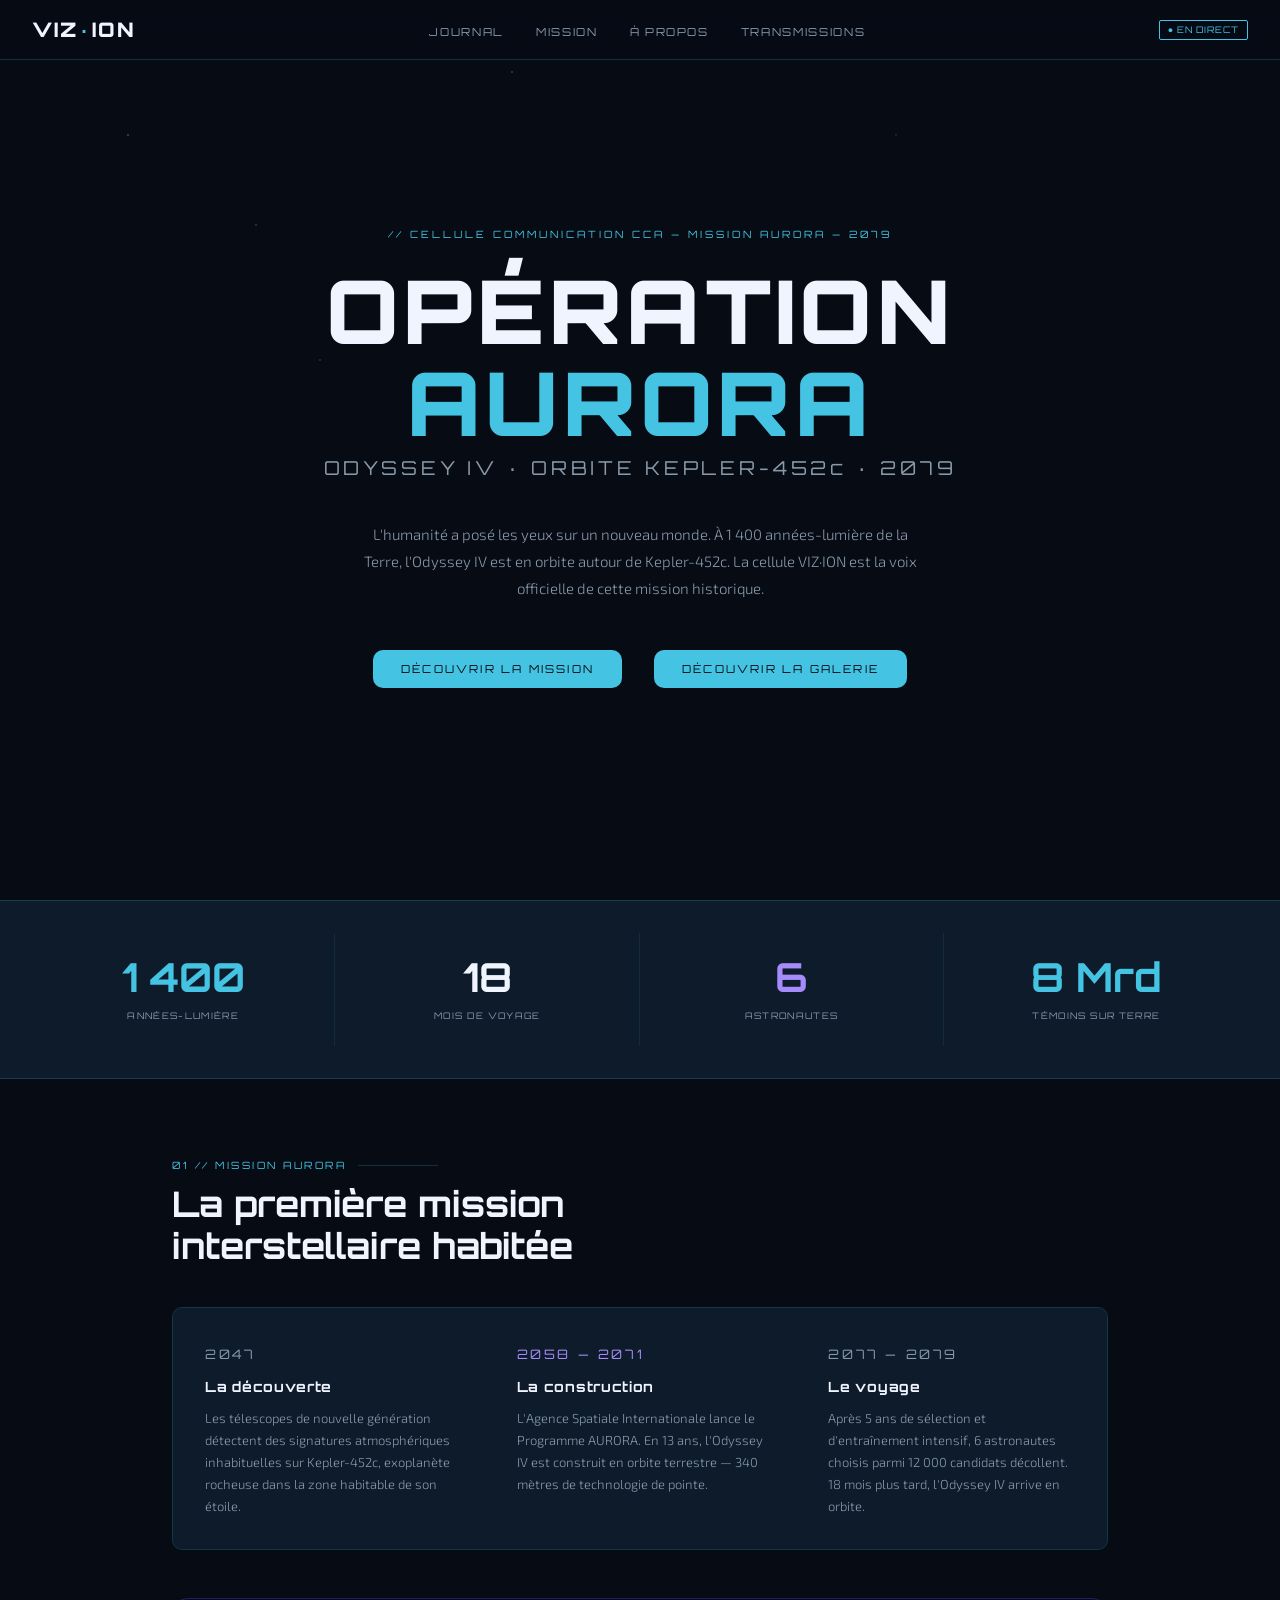
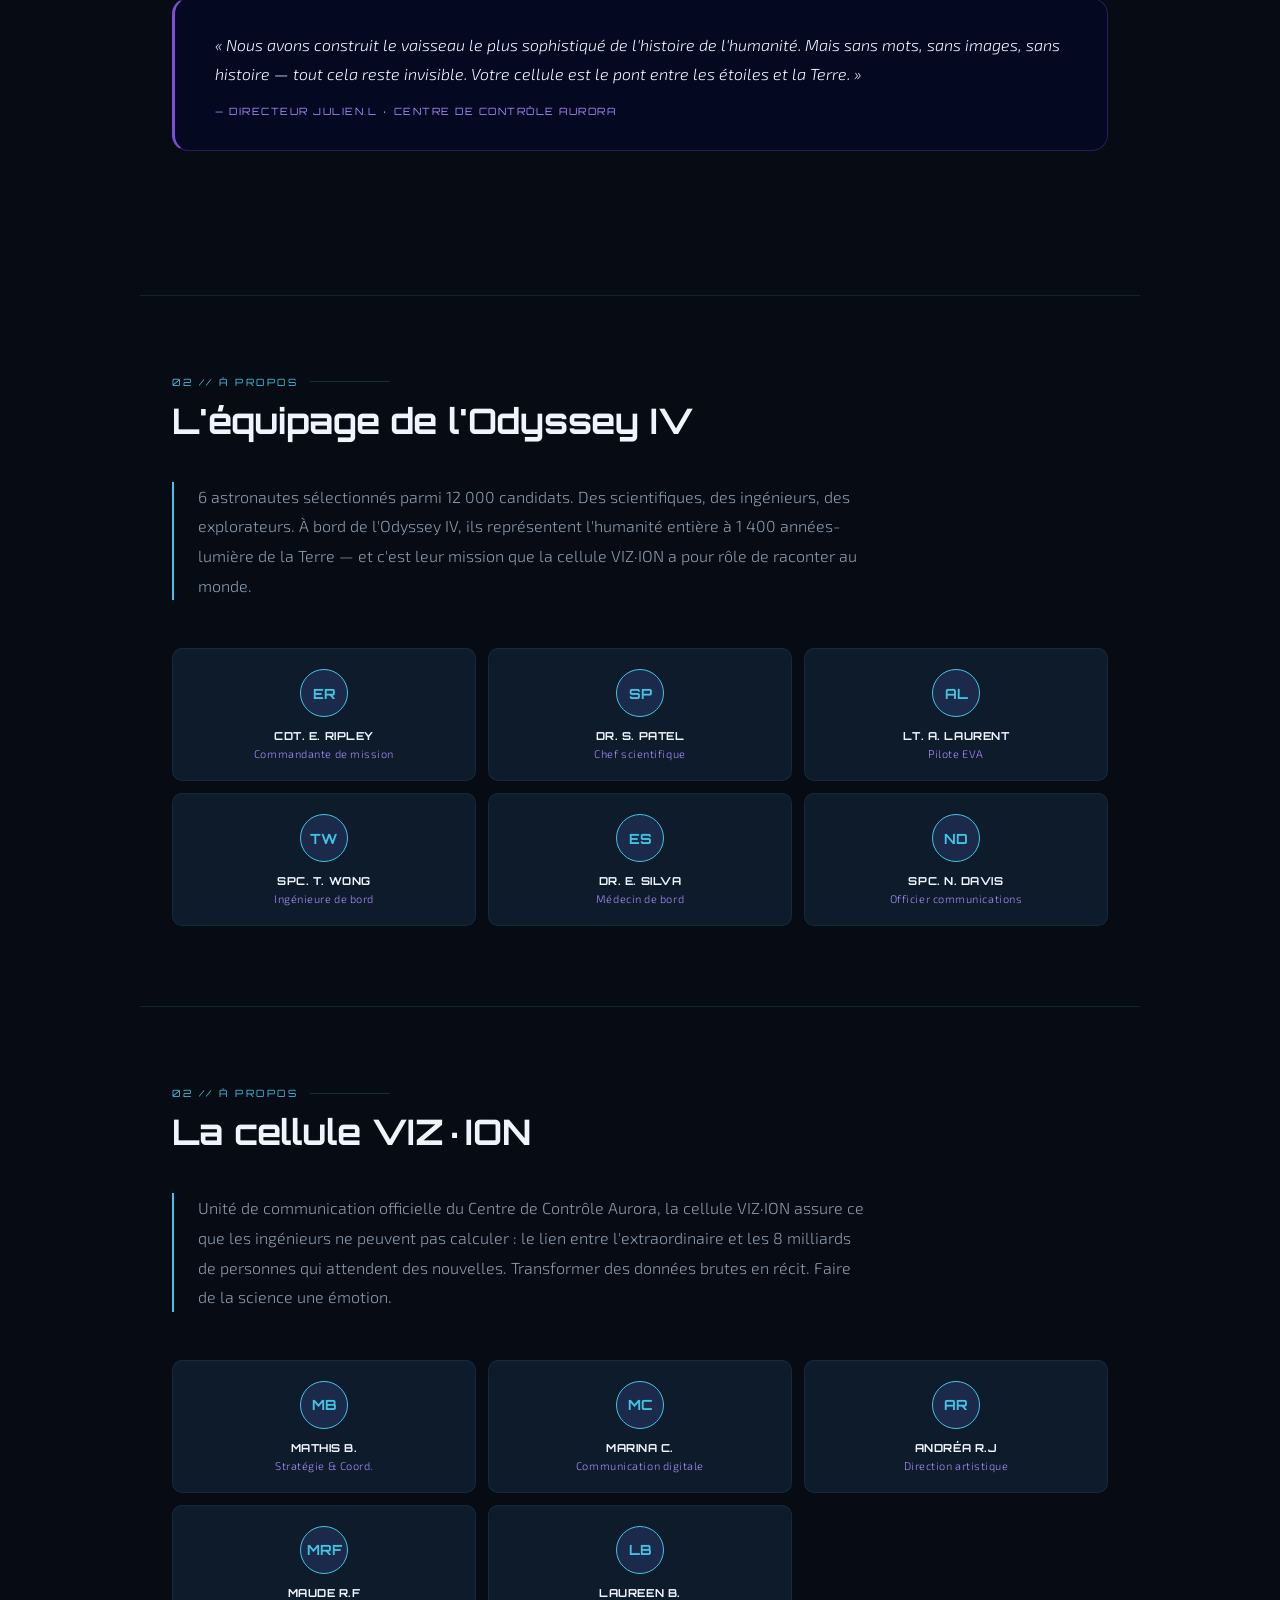
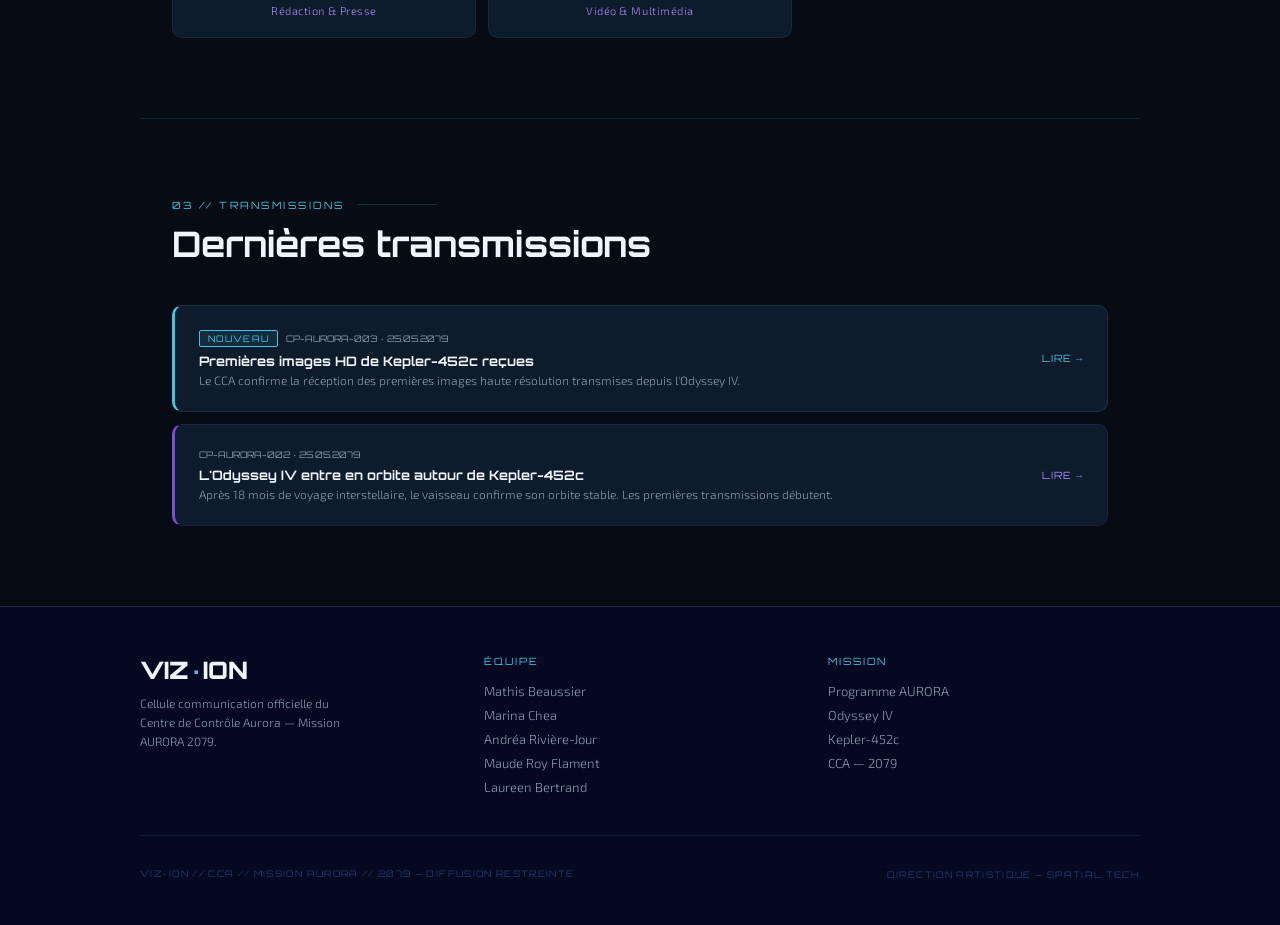
==== index.html @ 9518a69b "Co-authored-by: Maude ROY FLAMENT <rfmaude@users.noreply.github.com> Co-authored-by: 4NDR3A-dev <4ND" ====
<!doctype html>
<html lang="fr">
  <head>
    <meta charset="UTF-8" />
    <meta name="viewport" content="width=device-width, initial-scale=1.0" />
    <title>VIZ·ION — Cellule Communication CCA</title>
    <link
      href="https://fonts.googleapis.com/css2?family=Orbitron:wght@400;700;900&family=Exo+2:wght@300;400;500&display=swap"
      rel="stylesheet"
    />
        <link rel="stylesheet" href="https://cdn.jsdelivr.net/npm/bootstrap-icons@1.11.3/font/bootstrap-icons.min.css">

    <link rel="stylesheet" href="index.css" />
  </head>
  <body>
    <header>
      <div class="bg-starfield"></div>

      <nav id="nav">
        <a href="#" class="navbar-brand-logo">VIZ<span>·</span>ION</a>
        <ul class="navbar-menu-links" id="navbar-menu-links">
          <li><a href="journal.html">Journal</a></li>
          <li><a href="#mission">Mission</a></li>
          <li><a href="#apropos">À propos</a></li>
          <li><a href="#transmissions">Transmissions</a></li>
        </ul>
        <div style="display: flex; align-items: center; gap: 1rem">
          <span class="navbar-live-badge">● EN DIRECT</span>
          <div
            class="navbar-hamburger-btn"
            id="hamburger"
            onclick="
              document
                .getElementById('navbar-menu-links')
                .classList.toggle('open')
            "
          >
            <span></span><span></span><span></span>
          </div>
        </div>
      </nav>

      <div class="hero">
        <p class="hero-eyebrow-label">
          // CELLULE COMMUNICATION CCA — MISSION AURORA — 2079
        </p>
        <h1 class="hero-main-title">
          OPÉRATION<br /><span class="text-cyan-accent">AURORA</span>
        </h1>
        <p class="hero-mission-subtitle">
          ODYSSEY IV · ORBITE KEPLER-452c · 2079
        </p>
        <p class="hero-description-text">
          L'humanité a posé les yeux sur un nouveau monde. À 1 400
          années-lumière de la Terre, l'Odyssey IV est en orbite autour de
          Kepler-452c. La cellule VIZ·ION est la voix officielle de cette
          mission historique.
        </p>
        <div class="hero-buttons-wrapper">
          <a href="#mission" class="hero-cta-button">DÉCOUVRIR LA MISSION</a>
          <a href="galerie.html" class="hero-cta-button"
            >DÉCOUVRIR LA GALERIE</a
          >
        </div>
      </div>

      <div class="stats-ribbon-bar">
        <div class="stats-ribbon-cell">
          <span class="stats-big-number color-cyan">1 400</span>
          <span class="stats-caption-text">Années-lumière</span>
        </div>
        <div class="stats-ribbon-cell">
          <span class="stats-big-number">18</span>
          <span class="stats-caption-text">Mois de voyage</span>
        </div>
        <div class="stats-ribbon-cell">
          <span class="stats-big-number color-purple">6</span>
          <span class="stats-caption-text">Astronautes</span>
        </div>
        <div class="stats-ribbon-cell">
          <span class="stats-big-number color-cyan">8 Mrd</span>
          <span class="stats-caption-text">Témoins sur Terre</span>
        </div>
      </div>
    </header>
    <main>
      <section id="mission">
        <p class="section-eyebrow-label">01 // MISSION AURORA</p>
        <h2 class="section-main-heading">
          La première mission<br />interstellaire habitée
        </h2>

        <div class="mission-timeline-grid">
          <div class="mission-timeline-card">
            <p class="mission-card-period">2047</p>
            <h3>La découverte</h3>
            <p>
              Les télescopes de nouvelle génération détectent des signatures
              atmosphériques inhabituelles sur Kepler-452c, exoplanète rocheuse
              dans la zone habitable de son étoile.
            </p>
          </div>
          <div class="mission-timeline-card color-purple">
            <p class="mission-card-period">2058 — 2071</p>
            <h3>La construction</h3>
            <p>
              L'Agence Spatiale Internationale lance le Programme AURORA. En 13
              ans, l'Odyssey IV est construit en orbite terrestre — 340 mètres
              de technologie de pointe.
            </p>
          </div>
          <div class="mission-timeline-card">
            <p class="mission-card-period">2077 — 2079</p>
            <h3>Le voyage</h3>
            <p>
              Après 5 ans de sélection et d'entraînement intensif, 6 astronautes
              choisis parmi 12 000 candidats décollent. 18 mois plus tard,
              l'Odyssey IV arrive en orbite.
            </p>
          </div>
        </div>

        <div class="director-quote-block" style="margin-top: 3rem">
          <p class="director-quote-body">
            « Nous avons construit le vaisseau le plus sophistiqué de l'histoire
            de l'humanité. Mais sans mots, sans images, sans histoire — tout
            cela reste invisible. Votre cellule est le pont entre les étoiles et
            la Terre. »
          </p>
          <p class="director-quote-attribution">
            — DIRECTEUR JULIEN.L · CENTRE DE CONTRÔLE AURORA
          </p>
        </div>
      </section>

      <div class="section-horizontal-divider"></div>

      <section id="apropos">
        <p class="section-eyebrow-label">02 // À PROPOS</p>
        <h2 class="section-main-heading">L'équipage de l'Odyssey IV</h2>

        <p class="about-intro-lead">
          6 astronautes sélectionnés parmi 12 000 candidats. Des scientifiques,
          des ingénieurs, des explorateurs. À bord de l'Odyssey IV, ils
          représentent l'humanité entière à 1 400 années-lumière de la Terre —
          et c'est leur mission que la cellule VIZ·ION a pour rôle de raconter
          au monde.
        </p>

        <div class="team-members-grid">
          <div class="team-member-card">
            <div class="team-member-initials-badge">ER</div>
            <p class="team-member-fullname">CDT. E. RIPLEY</p>
            <p class="team-member-job-title">Commandante de mission</p>
          </div>
          <div class="team-member-card">
            <div class="team-member-initials-badge">SP</div>
            <p class="team-member-fullname">DR. S. PATEL</p>
            <p class="team-member-job-title">Chef scientifique</p>
          </div>
          <div class="team-member-card">
            <div class="team-member-initials-badge">AL</div>
            <p class="team-member-fullname">LT. A. LAURENT</p>
            <p class="team-member-job-title">Pilote EVA</p>
          </div>
          <div class="team-member-card">
            <div class="team-member-initials-badge">TW</div>
            <p class="team-member-fullname">SPC. T. WONG</p>
            <p class="team-member-job-title">Ingénieure de bord</p>
          </div>
          <div class="team-member-card">
            <div class="team-member-initials-badge">ES</div>
            <p class="team-member-fullname">DR. E. SILVA</p>
            <p class="team-member-job-title">Médecin de bord</p>
          </div>
          <div class="team-member-card">
            <div class="team-member-initials-badge">ND</div>
            <p class="team-member-fullname">SPC. N. DAVIS</p>
            <p class="team-member-job-title">Officier communications</p>
          </div>
        </div>
      </section>

      <div class="section-horizontal-divider"></div>

      <section id="apropos">
        <p class="section-eyebrow-label">02 // À PROPOS</p>
        <h2 class="section-main-heading">La cellule VIZ·ION</h2>

        <p class="about-intro-lead">
          Unité de communication officielle du Centre de Contrôle Aurora, la
          cellule VIZ·ION assure ce que les ingénieurs ne peuvent pas calculer :
          le lien entre l'extraordinaire et les 8 milliards de personnes qui
          attendent des nouvelles. Transformer des données brutes en récit.
          Faire de la science une émotion.
        </p>

        <div class="team-members-grid">
          <div class="team-member-card">
            <div class="team-member-initials-badge">MB</div>
            <p class="team-member-fullname">MATHIS B.</p>
            <p class="team-member-job-title">Stratégie & Coord.</p>
          </div>
          <div class="team-member-card">
            <div class="team-member-initials-badge">MC</div>
            <p class="team-member-fullname">MARINA C.</p>
            <p class="team-member-job-title">Communication digitale</p>
          </div>
          <div class="team-member-card">
            <div class="team-member-initials-badge">AR</div>
            <p class="team-member-fullname">ANDRÉA R.J</p>
            <p class="team-member-job-title">Direction artistique</p>
          </div>
          <div class="team-member-card">
            <div class="team-member-initials-badge">MRF</div>
            <p class="team-member-fullname">MAUDE R.F</p>
            <p class="team-member-job-title">Rédaction & Presse</p>
          </div>
          <div class="team-member-card">
            <div class="team-member-initials-badge">LB</div>
            <p class="team-member-fullname">LAUREEN B.</p>
            <p class="team-member-job-title">Vidéo & Multimédia</p>
          </div>
        </div>
      </section>

      <div class="section-horizontal-divider"></div>

      <section id="transmissions">
        <p class="section-eyebrow-label">03 // TRANSMISSIONS</p>
        <h2 class="section-main-heading">Dernières transmissions</h2>

        <div class="transmissions-feed-list">
          <div class="transmission-news-card">
            <div>
              <div class="transmission-card-header">
                <span class="badge-nouveaute">NOUVEAU</span>
                <span class="transmission-reference-code"
                  >CP-AURORA-003 · 25.05.2079</span
                >
              </div>
              <p class="transmission-card-title">
                Premières images HD de Kepler-452c reçues
              </p>
              <p class="transmission-card-description">
                Le CCA confirme la réception des premières images haute
                résolution transmises depuis l'Odyssey IV.
              </p>
            </div>
            <a href="#" class="btn-lire-transmission">LIRE →</a>
          </div>

          <div class="transmission-news-card color-purple">
            <div>
              <div class="transmission-card-header">
                <span class="transmission-reference-code">
                  CP-AURORA-002 · 25.05.2079
                </span>
              </div>
              <p class="transmission-card-title">
                L'Odyssey IV entre en orbite autour de Kepler-452c
              </p>
              <p class="transmission-card-description">
                Après 18 mois de voyage interstellaire, le vaisseau confirme son
                orbite stable. Les premières transmissions débutent.
              </p>
            </div>
            <a href="#" class="btn-lire-transmission">LIRE →</a>
          </div>
        </div>
      </section>
    </main>
    <footer>
      <div class="footer-content-grid">
        <div>
          <p class="footer-brand-logo-text">VIZ<span>·</span>ION</p>
          <p class="footer-brand-description">
            Cellule communication officielle du Centre de Contrôle Aurora —
            Mission AURORA 2079.
          </p>
        </div>
        <div class="footer-nav-column">
          <p class="footer-column-heading">ÉQUIPE</p>
          <ul>
            <li>Mathis Beaussier</li>
            <li>Marina Chea</li>
            <li>Andréa Rivière-Jour</li>
            <li>Maude Roy Flament</li>
            <li>Laureen Bertrand</li>
          </ul>
        </div>
        <div class="footer-nav-column">
          <p class="footer-column-heading">MISSION</p>
          <ul>
            <li>Programme AURORA</li>
            <li>Odyssey IV</li>
            <li>Kepler-452c</li>
            <li>CCA — 2079</li>
          </ul>
        </div>
      </div>
      <div class="footer-legal-bar">
        <p>VIZ·ION // CCA // MISSION AURORA // 2079 — DIFFUSION RESTREINTE</p>
        <p>DIRECTION ARTISTIQUE — SPATIAL TECH</p>
      </div>
    </footer>
  </body>
</html>
---- index.css ----
:root {
  --bg: #070b14;
  --bg-dark: #040821;
  --bg-card: #0d1b2a;
  --bg-section: #1b2a4a;
  --cyan: #44c4e2;
  --purple: #7b4fd4;
  --purple-l: #a78bfa;
  --white: #f0f4ff;
  --gray: #8899aa;
  --navy: #1f3a6e;
}

* {
  margin: 0;
  padding: 0;
  box-sizing: border-box;
}

html {
  scroll-behavior: smooth;
}

body {
  background: var(--bg);
  color: var(--white);
  font-family: "Exo 2", sans-serif;
  font-weight: 300;
  overflow-x: hidden;
}

/* ─── FOND ÉTOILÉ ─── */
.bg-starfield {
  position: fixed;
  top: 0;
  left: 0;
  width: 100%;
  height: 100%;
  pointer-events: none;
  z-index: 0;
  background:
    radial-gradient(
      1px 1px at 10% 15%,
      rgba(255, 255, 255, 0.6) 0%,
      transparent 100%
    ),
    radial-gradient(
      1px 1px at 25% 40%,
      rgba(255, 255, 255, 0.4) 0%,
      transparent 100%
    ),
    radial-gradient(
      1px 1px at 40% 8%,
      rgba(255, 255, 255, 0.5) 0%,
      transparent 100%
    ),
    radial-gradient(
      1.5px 1.5px at 20% 25%,
      rgba(68, 196, 226, 0.4) 0%,
      transparent 100%
    ),
    radial-gradient(
      1.5px 1.5px at 70% 15%,
      rgba(123, 79, 212, 0.4) 0%,
      transparent 100%
    );
}

/* ─── BARRE DE NAVIGATION ─── */
nav {
  position: fixed;
  top: 0;
  left: 0;
  right: 0;
  z-index: 100;
  padding: 0 2rem;
  background: rgba(7, 11, 20, 0.85);
  border-bottom: 1px solid rgba(68, 196, 226, 0.2);
  backdrop-filter: blur(12px);
  display: flex;
  align-items: center;
  justify-content: space-between;
  height: 60px;
}

.navbar-brand-logo {
  font-family: "Orbitron", monospace;
  font-weight: 900;
  font-size: 20px;
  color: var(--white);
  letter-spacing: 0.1em;
  text-decoration: none;
}
.navbar-brand-logo span {
  color: var(--cyan);
}

.navbar-menu-links {
  display: flex;
  gap: 2rem;
  list-style: none;
}

.navbar-menu-links a{
  font-family: "Orbitron", monospace;
  font-size: 11px;
  letter-spacing: 0.15em;
  color: var(--gray);
  text-decoration: none;
  text-transform: uppercase;
  transition: color 0.2s;
}


.navbar-menu-links a:hover {
  color: var(--cyan);
}

.navbar-live-badge {
  font-family: "Orbitron", monospace;
  font-size: 9px;
  letter-spacing: 0.1em;
  color: var(--cyan);
  border: 1px solid var(--cyan);
  padding: 3px 8px;
  border-radius: 2px;
  animation: pulse 2s infinite;
}

@keyframes pulse {
  0%,
  100% {
    opacity: 1;
  }
  50% {
    opacity: 0.5;
  }
}

.navbar-hamburger-btn {
  display: none;
  flex-direction: column;
  gap: 5px;
  cursor: pointer;
}
.navbar-hamburger-btn span {
  width: 22px;
  height: 1.5px;
  background: var(--cyan);
  display: block;
}

.hero-buttons-wrapper {
  display: flex;
  gap: 1rem;
  justify-content: center;
  flex-wrap: wrap;
}

/* ─── SECTION HÉRO ─── */
.hero {
  position: relative;
  z-index: 1;
  min-height: 100vh;
  display: flex;
  flex-direction: column;
  align-items: center;
  justify-content: center;
  text-align: center;
  padding: 80px 2rem 4rem;
}

.hero-eyebrow-label {
  font-family: "Orbitron", monospace;
  font-size: 10px;
  letter-spacing: 0.3em;
  color: var(--cyan);
  margin-bottom: 1.5rem;
  opacity: 0;
  animation: fadeUp 0.8s 0.2s forwards;
}

.hero-main-title {
  font-family: "Orbitron", monospace;
  font-weight: 900;
  font-size: clamp(2.5rem, 8vw, 5.5rem);
  line-height: 1.05;
  letter-spacing: 0.05em;
  margin-bottom: 0.5rem;
  opacity: 0;
  animation: fadeUp 0.8s 0.4s forwards;
}

.hero-main-title .text-cyan-accent {
  color: var(--cyan);
}

.hero-mission-subtitle {
  font-family: "Orbitron", monospace;
  font-size: clamp(0.9rem, 2vw, 1.2rem);
  color: var(--gray);
  letter-spacing: 0.2em;
  margin-bottom: 2.5rem;
  opacity: 0;
  animation: fadeUp 0.8s 0.6s forwards;
}

.hero-description-text {
  max-width: 560px;
  font-size: 15px;
  color: var(--gray);
  line-height: 1.8;
  margin-bottom: 3rem;
  opacity: 0;
  animation: fadeUp 0.8s 0.8s forwards;
}

.hero-cta-button {
  display: inline-block;
  font-family: "Orbitron", monospace;
  font-size: 11px;
  letter-spacing: 0.2em;
  color: var(--bg);
  background: var(--cyan);
  padding: 12px 28px;
  text-decoration: none;
  border-radius: 10px;
  opacity: 0;
  animation: fadeUp 0.8s 1s forwards;
  transition:
    background 0.2s,
    color 0.2s;
  margin: 0 0.5rem;
}
.hero-cta-button:hover {
  background: var(--white);
}

@keyframes fadeUp {
  from {
    opacity: 0;
    transform: translateY(20px);
  }
  to {
    opacity: 1;
    transform: translateY(0);
  }
}

/* ─── INDICATEUR DE DÉFILEMENT ─── */
.hero-scroll-indicator {
  position: absolute;
  bottom: 2rem;
  left: 50%;
  transform: translateX(-50%);
  display: flex;
  flex-direction: column;
  align-items: center;
  gap: 6px;
  opacity: 0;
  animation: fadeUp 0.8s 1.2s forwards;
}
.hero-scroll-indicator span {
  font-family: "Orbitron", monospace;
  font-size: 9px;
  letter-spacing: 0.2em;
  color: var(--gray);
}
.hero-scroll-indicator div {
  width: 1px;
  height: 40px;
  background: linear-gradient(to bottom, var(--cyan), transparent);
  animation: scanPulse 1.5s infinite;
}
@keyframes scanPulse {
  0%,
  100% {
    opacity: 0.3;
  }
  50% {
    opacity: 1;
  }
}

/* ─── BANDEAU DES STATISTIQUES ─── */
.stats-ribbon-bar {
  position: relative;
  z-index: 1;
  border-top: 1px solid rgba(68, 196, 226, 0.2);
  border-bottom: 1px solid rgba(68, 196, 226, 0.2);
  background: var(--bg-card);
  padding: 2rem;
  display: grid;
  grid-template-columns: repeat(auto-fit, minmax(140px, 1fr));
  gap: 1px;
}

.stats-ribbon-cell {
  padding: 1.5rem 2rem;
  text-align: center;
  border-right: 1px solid rgba(68, 196, 226, 0.1);
}
.stats-ribbon-cell:last-child {
  border-right: none;
}

.stats-big-number {
  font-family: "Orbitron", monospace;
  font-weight: 700;
  font-size: clamp(1.8rem, 4vw, 2.5rem);
  color: var(--white);
  display: block;
  line-height: 1;
  margin-bottom: 6px;
}
.stats-big-number.color-cyan {
  color: var(--cyan);
}
.stats-big-number.color-purple {
  color: var(--purple-l);
}

.stats-caption-text {
  font-family: "Orbitron", monospace;
  font-size: 9px;
  letter-spacing: 0.15em;
  color: var(--gray);
  text-transform: uppercase;
}

/* ─── SECTIONS GÉNÉRIQUES ─── */
section {
  position: relative;
  z-index: 1;
  padding: 5rem 2rem;
  max-width: 1000px;
  margin: 0 auto;
}

.section-eyebrow-label {
  font-family: "Orbitron", monospace;
  font-size: 10px;
  letter-spacing: 0.25em;
  color: var(--cyan);
  margin-bottom: 0.75rem;
  display: flex;
  align-items: center;
  gap: 0.75rem;
}
.section-eyebrow-label::after {
  content: "";
  flex: 1;
  height: 1px;
  background: rgba(68, 196, 226, 0.2);
  max-width: 80px;
}

.section-main-heading {
  font-family: "Orbitron", monospace;
  font-weight: 700;
  font-size: clamp(1.5rem, 3vw, 2.2rem);
  color: var(--white);
  margin-bottom: 2.5rem;
  line-height: 1.2;
}

/* ─── GRILLE CHRONOLOGIQUE MISSION ─── */
.mission-timeline-grid {
  display: grid;
  grid-template-columns: repeat(auto-fit, minmax(260px, 1fr));
  gap: 1px;
  background: rgba(68, 196, 226, 0.1);
  border: 1px solid rgba(68, 196, 226, 0.15);
  border-radius: 10px;
  overflow: hidden;
}

.mission-timeline-card {
  background: var(--bg-card);
  padding: 2rem;
  border-top: 3px solid transparent;
  transition: border-color 0.3s;
}
.mission-timeline-card:hover {
  border-top-color: var(--cyan);
}
.mission-timeline-card.color-purple:hover {
  border-top-color: var(--purple);
}

.mission-card-period {
  font-family: "Orbitron", monospace;
  font-size: 10px;
  letter-spacing: 0.2em;
  color: var(--cyan);
  margin-bottom: 0.75rem;
}
.mission-timeline-card.color-purple .mission-card-period {
  color: var(--purple-l);
}

.mission-timeline-card h3 {
  font-family: "Orbitron", monospace;
  font-size: 14px;
  font-weight: 700;
  color: var(--white);
  margin-bottom: 0.75rem;
  letter-spacing: 0.05em;
}

.mission-timeline-card p {
  font-size: 13px;
  color: var(--gray);
  line-height: 1.7;
}

/* ─── BLOC CITATION DIRECTEUR ─── */
.director-quote-block {
  background: var(--bg-dark);
  border: 1px solid rgba(123, 79, 212, 0.3);
  border-left: 3px solid var(--purple);
  padding: 2rem 2rem 2rem 2.5rem;
  border-radius: 16px;
  margin: 4rem 0;
}

.director-quote-body {
  font-size: 16px;
  font-style: italic;
  color: var(--white);
  line-height: 1.8;
  margin-bottom: 1rem;
}

.director-quote-attribution {
  font-family: "Orbitron", monospace;
  font-size: 10px;
  letter-spacing: 0.15em;
  color: var(--purple-l);
}

/* ─── SECTION À PROPOS ─── */
.about-intro-lead {
  font-size: 16px;
  color: var(--gray);
  line-height: 1.85;
  margin-bottom: 3rem;
  max-width: 700px;
  border-left: 2px solid var(--cyan);
  padding-left: 1.5rem;
}

.team-members-grid {
  display: grid;
  grid-template-columns: repeat(3, 1fr);
  gap: 12px;
}

.team-member-card {
  background: var(--bg-card);
  border: 1px solid rgba(68, 196, 226, 0.1);
  border-radius: 10px;
  padding: 1.25rem;
  text-align: center;
  transition:
    border-color 0.3s,
    transform 0.3s;
}
.team-member-card:hover {
  border-color: rgba(68, 196, 226, 0.4);
  transform: translateY(-4px);
}

.team-member-initials-badge {
  width: 48px;
  height: 48px;
  border-radius: 50%;
  background: var(--bg-section);
  border: 1px solid var(--cyan);
  display: flex;
  align-items: center;
  justify-content: center;
  margin: 0 auto 0.75rem;
  font-family: "Orbitron", monospace;
  font-size: 14px;
  font-weight: 700;
  color: var(--cyan);
}

.team-member-fullname {
  font-family: "Orbitron", monospace;
  font-size: 11px;
  font-weight: 700;
  color: var(--white);
  letter-spacing: 0.05em;
  margin-bottom: 4px;
}

.team-member-job-title {
  font-size: 11px;
  color: var(--purple-l);
  letter-spacing: 0.05em;
}

/* ─── LISTE DES TRANSMISSIONS ─── */
.transmissions-feed-list {
  display: flex;
  flex-direction: column;
  gap: 12px;
}

.transmission-news-card {
  background: var(--bg-card);
  border: 1px solid rgba(68, 196, 226, 0.15);
  border-left: 3px solid var(--cyan);
  border-radius: 10px;
  padding: 1.5rem;
  display: flex;
  justify-content: space-between;
  align-items: center;
  flex-wrap: wrap;
  gap: 1rem;
}

.transmission-news-card.color-purple {
  border-color: rgba(123, 79, 212, 0.15);
  border-left-color: var(--purple);
}

.transmission-card-header {
  display: flex;
  align-items: center;
  gap: 8px;
  margin-bottom: 6px;
}

.badge-nouveaute {
  font-family: "Orbitron", monospace;
  font-size: 9px;
  letter-spacing: 0.15em;
  color: var(--cyan);
  background: rgba(68, 196, 226, 0.1);
  border: 1px solid var(--cyan);
  padding: 2px 8px;
  border-radius: 2px;
}

.transmission-reference-code {
  font-family: "Orbitron", monospace;
  font-size: 9px;
  color: var(--gray);
}

.transmission-card-title {
  font-family: "Orbitron", monospace;
  font-size: 13px;
  color: var(--white);
  font-weight: 700;
}

.transmission-card-description {
  font-size: 12px;
  color: var(--gray);
  margin-top: 4px;
}

.btn-lire-transmission {
  font-family: "Orbitron", monospace;
  font-size: 10px;
  letter-spacing: 0.1em;
  color: var(--cyan);
  text-decoration: none;
  white-space: nowrap;
}
.transmission-news-card.color-purple .btn-lire-transmission {
  color: var(--purple-l);
}

/* ─── PIED DE PAGE ─── */
footer {
  position: relative;
  z-index: 1;
  background: var(--bg-dark);
  border-top: 1px solid rgba(68, 196, 226, 0.2);
  padding: 3rem 2rem;
}

.footer-content-grid {
  max-width: 1000px;
  margin: 0 auto 2rem;
  display: grid;
  grid-template-columns: repeat(auto-fit, minmax(200px, 1fr));
  gap: 2rem;
}

.footer-brand-logo-text {
  font-family: "Orbitron", monospace;
  font-weight: 900;
  font-size: 24px;
  color: var(--white);
  margin-bottom: 0.5rem;
}
.footer-brand-logo-text span {
  color: var(--cyan);
}

.footer-brand-description {
  font-size: 12px;
  color: var(--gray);
  line-height: 1.6;
  max-width: 200px;
}

.footer-column-heading {
  font-family: "Orbitron", monospace;
  font-size: 10px;
  letter-spacing: 0.2em;
  color: var(--cyan);
  margin-bottom: 1rem;
}

.footer-nav-column ul {
  list-style: none;
}
.footer-nav-column ul li {
  font-size: 13px;
  color: var(--gray);
  margin-bottom: 0.5rem;
}

.footer-legal-bar {
  max-width: 1000px;
  margin: 0 auto;
  padding-top: 2rem;
  border-top: 1px solid rgba(68, 196, 226, 0.1);
  display: flex;
  justify-content: space-between;
  align-items: center;
  flex-wrap: wrap;
  gap: 1rem;
}

.footer-legal-bar p {
  font-family: "Orbitron", monospace;
  font-size: 9px;
  letter-spacing: 0.15em;
  color: var(--navy);
}

/* ─── SÉPARATEUR DE SECTION ─── */
.section-horizontal-divider {
  height: 1px;
  background: rgba(68, 196, 226, 0.15);
  max-width: 1000px;
  margin: 0 auto;
}

/* ─── RESPONSIVE ─── */
@media (max-width: 640px) {
  .navbar-menu-links {
    display: none;
  }
  .navbar-menu-links.open {
    display: flex;
    flex-direction: column;
    position: absolute;
    top: 60px;
    left: 0;
    right: 0;
    background: rgba(7, 11, 20, 0.98);
    padding: 1rem 2rem 2rem;
    border-bottom: 1px solid rgba(68, 196, 226, 0.2);
  }
  .navbar-hamburger-btn {
    display: flex;
  }
  .navbar-live-badge {
    display: none;
  }
  .stats-ribbon-cell {
    border-right: none;
    border-bottom: 1px solid rgba(68, 196, 226, 0.1);
  }
  .stats-ribbon-cell:last-child {
    border-bottom: none;
  }
  section {
    padding: 3rem 1.25rem;
  }ù

  
  .director-quote-block {
    padding: 1.5rem 1.5rem 1.5rem 1.25rem;
  }
}
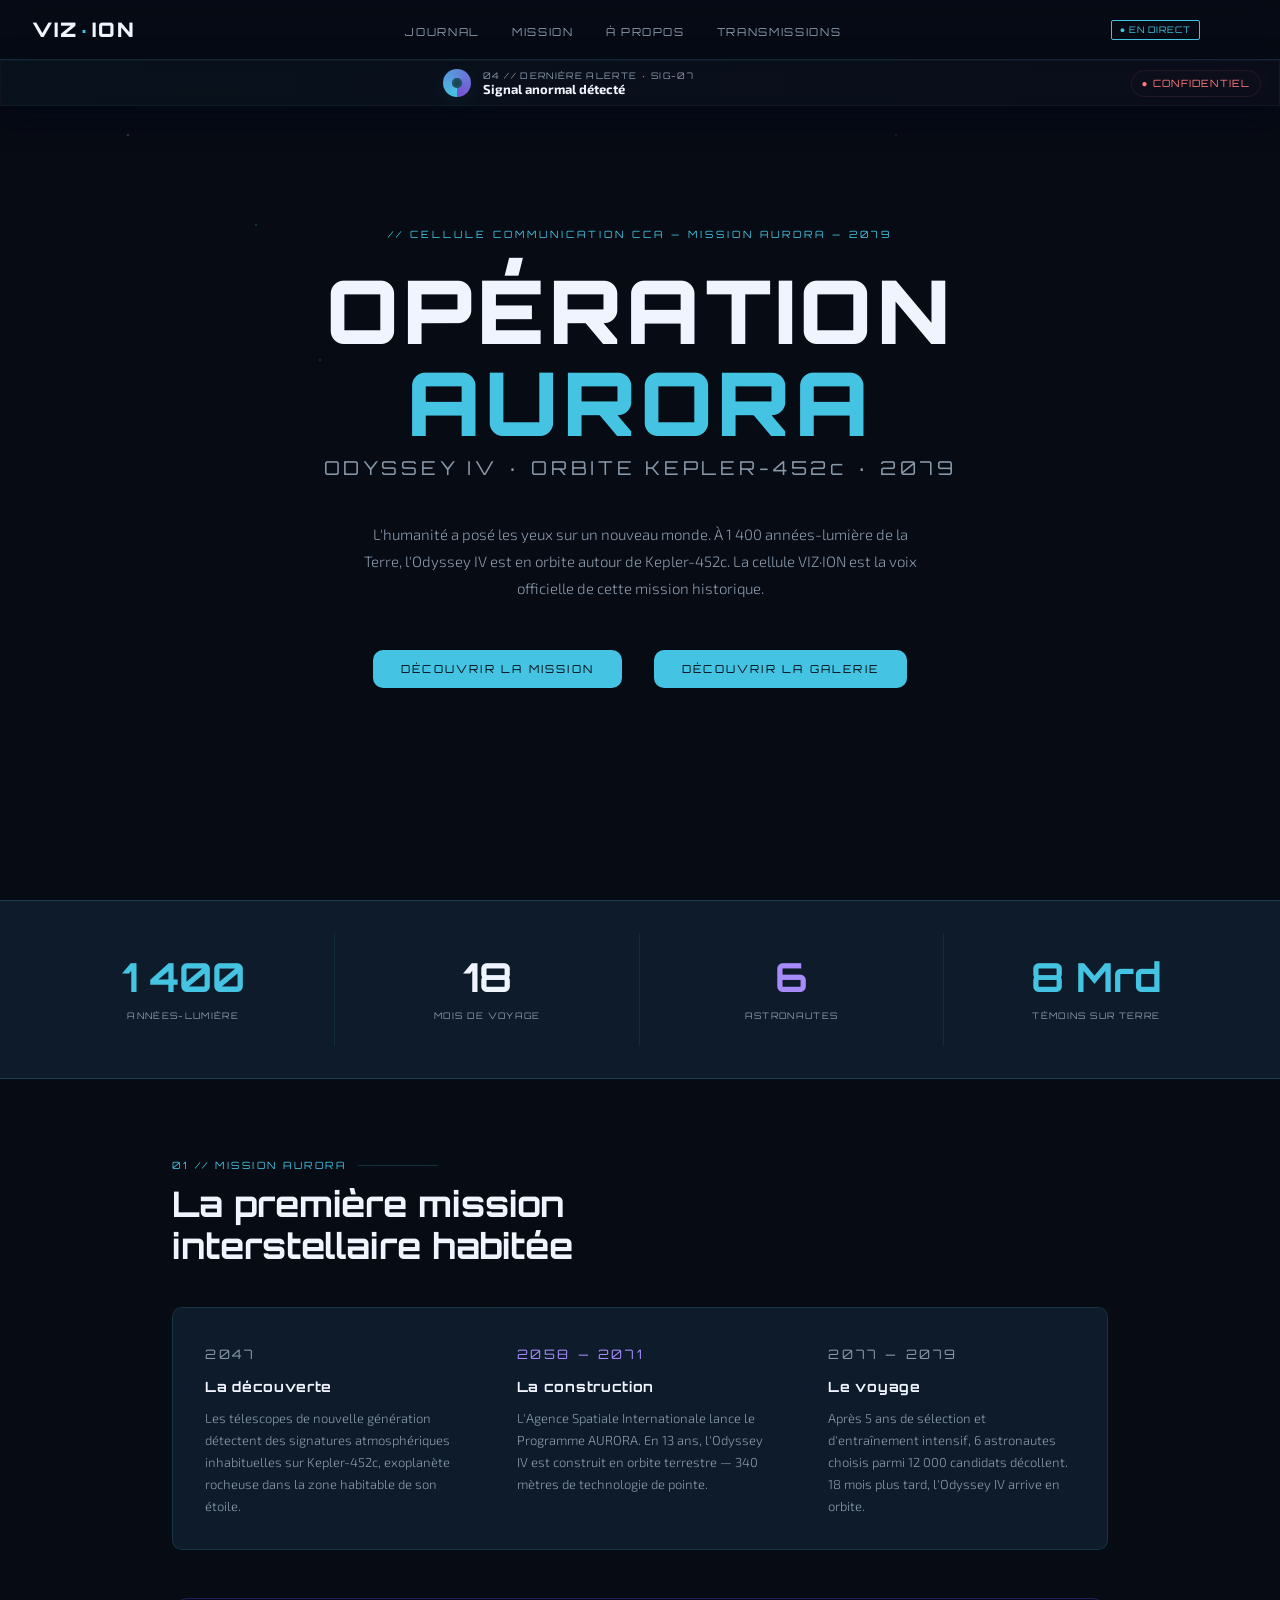
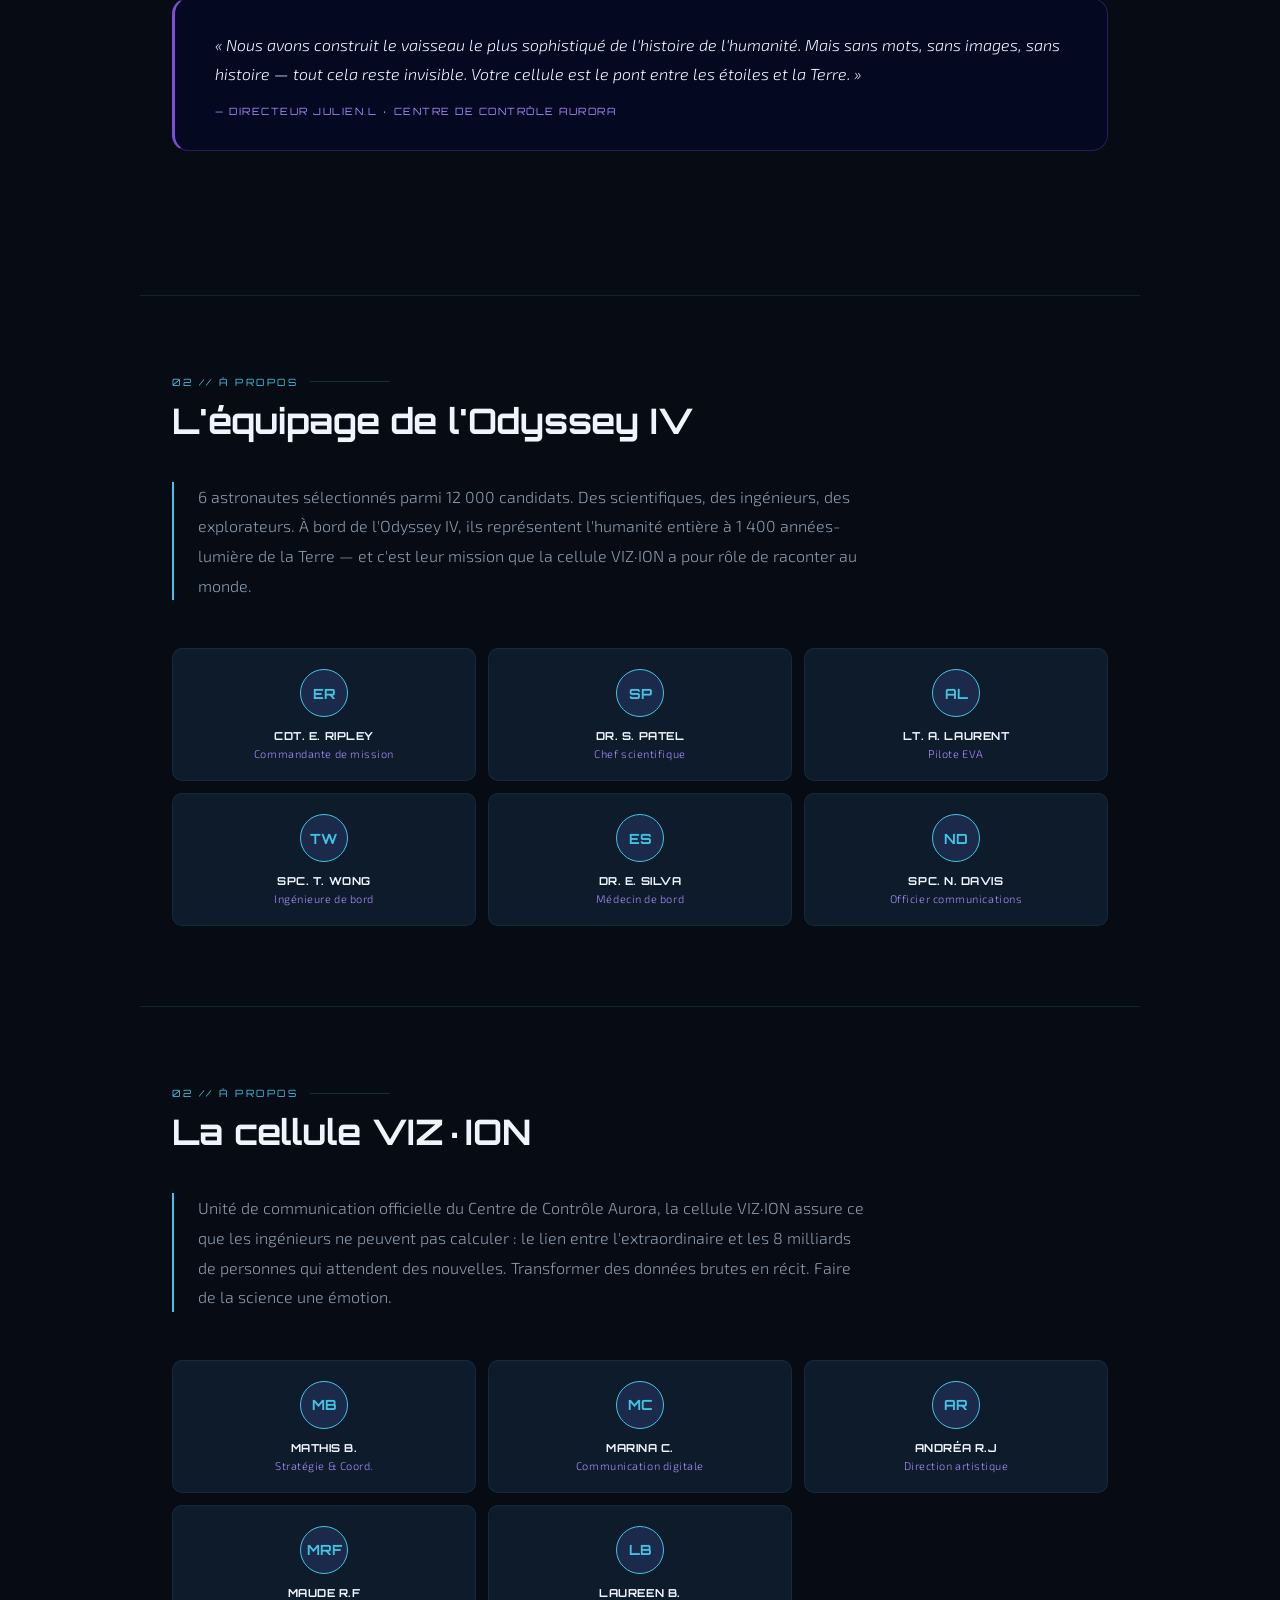
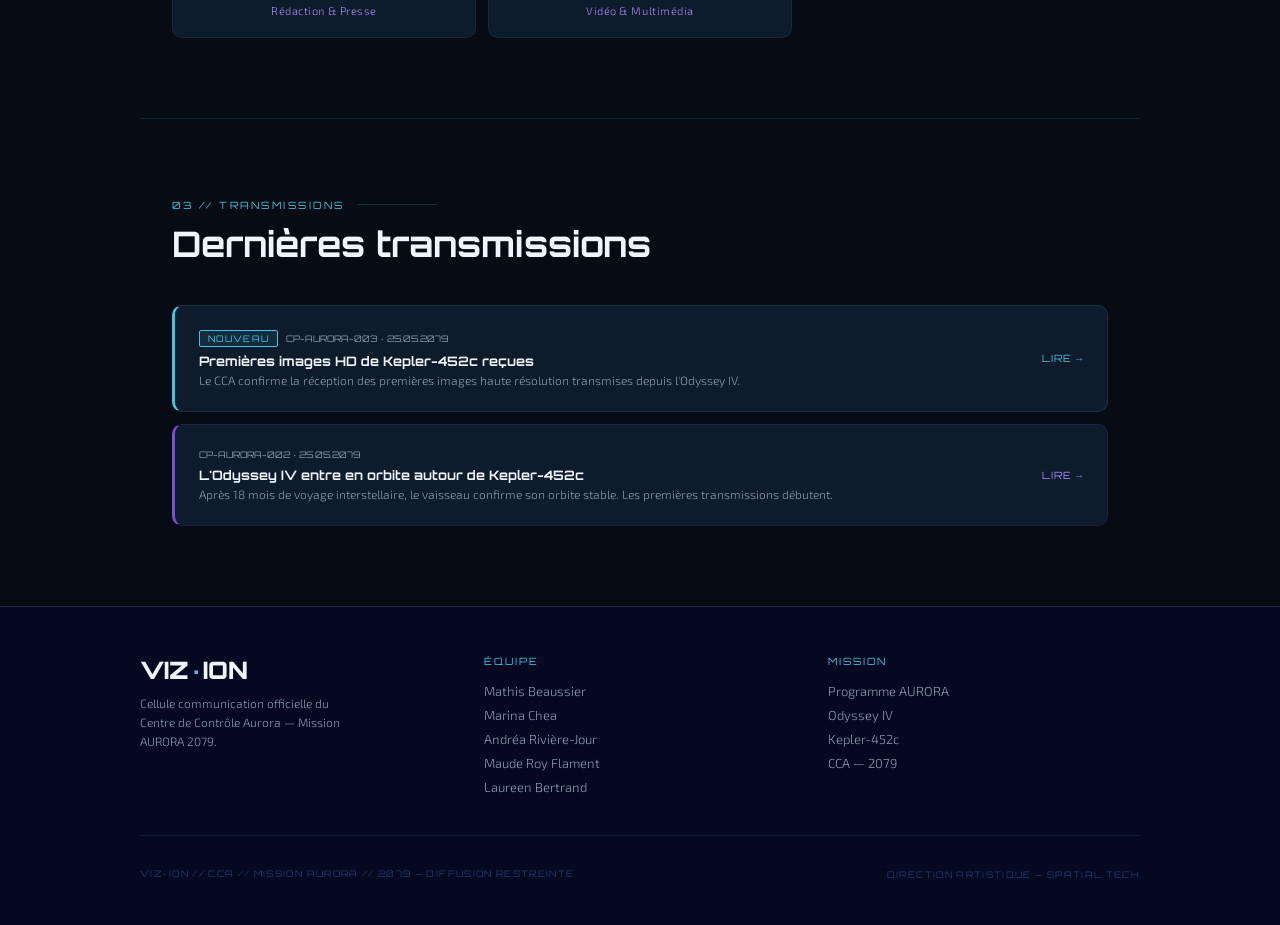
==== commit 5edf1ebf: "finalisation page journal" ====
--- a/index.html
+++ b/index.html
@@ -1,308 +1,323 @@
 <!doctype html>
 <html lang="fr">
-  <head>
-    <meta charset="UTF-8" />
-    <meta name="viewport" content="width=device-width, initial-scale=1.0" />
-    <title>VIZ·ION — Cellule Communication CCA</title>
-    <link
-      href="https://fonts.googleapis.com/css2?family=Orbitron:wght@400;700;900&family=Exo+2:wght@300;400;500&display=swap"
-      rel="stylesheet"
-    />
-        <link rel="stylesheet" href="https://cdn.jsdelivr.net/npm/bootstrap-icons@1.11.3/font/bootstrap-icons.min.css">
-
-    <link rel="stylesheet" href="index.css" />
-  </head>
-  <body>
-    <header>
-      <div class="bg-starfield"></div>
-
-      <nav id="nav">
-        <a href="#" class="navbar-brand-logo">VIZ<span>·</span>ION</a>
-        <ul class="navbar-menu-links" id="navbar-menu-links">
-          <li><a href="journal.html">Journal</a></li>
-          <li><a href="#mission">Mission</a></li>
-          <li><a href="#apropos">À propos</a></li>
-          <li><a href="#transmissions">Transmissions</a></li>
-        </ul>
-        <div style="display: flex; align-items: center; gap: 1rem">
-          <span class="navbar-live-badge">● EN DIRECT</span>
-          <div
-            class="navbar-hamburger-btn"
-            id="hamburger"
-            onclick="
+
+<head>
+  <meta charset="UTF-8" />
+  <meta name="viewport" content="width=device-width, initial-scale=1.0" />
+  <title>VIZ·ION — Cellule Communication CCA</title>
+  <link
+    href="https://fonts.googleapis.com/css2?family=Orbitron:wght@400;700;900&family=Exo+2:wght@300;400;500&display=swap"
+    rel="stylesheet" />
+  <link rel="stylesheet" href="https://cdn.jsdelivr.net/npm/bootstrap-icons@1.11.3/font/bootstrap-icons.min.css" />
+
+  <link rel="stylesheet" href="index.css" />
+</head>
+
+<body>
+  <header>
+    <div class="bg-starfield"></div>
+
+    <nav id="nav">
+      <a href="#" class="navbar-brand-logo">VIZ<span>·</span>ION</a>
+      <ul class="navbar-menu-links" id="navbar-menu-links">
+        <li><a href="journal.html">Journal</a></li>
+        <li><a href="#mission">Mission</a></li>
+        <li><a href="#apropos">À propos</a></li>
+        <li><a href="#transmissions">Transmissions</a></li>
+      </ul>
+      <div style="display: flex; align-items: center; gap: 1rem">
+        <span class="navbar-live-badge">● EN DIRECT</span>
+        <div class="navbar-hamburger-btn" id="hamburger" onclick="
               document
                 .getElementById('navbar-menu-links')
                 .classList.toggle('open')
-            "
-          >
-            <span></span><span></span><span></span>
-          </div>
-        </div>
-      </nav>
-
-      <div class="hero">
-        <p class="hero-eyebrow-label">
-          // CELLULE COMMUNICATION CCA — MISSION AURORA — 2079
+            ">
+
+        </div>
+
+        <span></span><span></span><span></span>
+
+      </div>
+
+      </div>
+
+    </nav>
+    <!-- Bannière d'alerte (plein largeur, placée sous la nav) -->
+    <div class="alert-header alert-banner">
+      <div class="alert-header-left">
+        <div class="alert-indicator">
+          <div class="alert-indicator-dot"></div>
+        </div>
+        <div class="alert-titles">
+          <p class="alert-eyebrow">04 // DERNIÈRE ALERTE · SIG-07</p>
+          <h3 class="alert-main-title" id="alert-title">
+            Signal anormal détecté
+          </h3>
+        </div>
+      </div>
+      <span class="alert-status-badge confidentiel" id="alert-badge">● CONFIDENTIEL</span>
+    </div>
+
+    <div class="hero">
+      <p class="hero-eyebrow-label">
+        // CELLULE COMMUNICATION CCA — MISSION AURORA — 2079
+      </p>
+      <h1 class="hero-main-title">
+        OPÉRATION<br /><span class="text-cyan-accent">AURORA</span>
+      </h1>
+      <p class="hero-mission-subtitle">
+        ODYSSEY IV · ORBITE KEPLER-452c · 2079
+      </p>
+      <p class="hero-description-text">
+        L'humanité a posé les yeux sur un nouveau monde. À 1 400
+        années-lumière de la Terre, l'Odyssey IV est en orbite autour de
+        Kepler-452c. La cellule VIZ·ION est la voix officielle de cette
+        mission historique.
+      </p>
+      <div class="hero-buttons-wrapper">
+        <a href="#mission" class="hero-cta-button">DÉCOUVRIR LA MISSION</a>
+        <a href="galerie.html" class="hero-cta-button">DÉCOUVRIR LA GALERIE</a>
+      </div>
+    </div>
+
+    <div class="stats-ribbon-bar">
+      <div class="stats-ribbon-cell">
+        <span class="stats-big-number color-cyan">1 400</span>
+        <span class="stats-caption-text">Années-lumière</span>
+      </div>
+      <div class="stats-ribbon-cell">
+        <span class="stats-big-number">18</span>
+        <span class="stats-caption-text">Mois de voyage</span>
+      </div>
+      <div class="stats-ribbon-cell">
+        <span class="stats-big-number color-purple">6</span>
+        <span class="stats-caption-text">Astronautes</span>
+      </div>
+      <div class="stats-ribbon-cell">
+        <span class="stats-big-number color-cyan">8 Mrd</span>
+        <span class="stats-caption-text">Témoins sur Terre</span>
+      </div>
+    </div>
+  </header>
+  <main>
+    <section id="mission">
+      <p class="section-eyebrow-label">01 // MISSION AURORA</p>
+      <h2 class="section-main-heading">
+        La première mission<br />interstellaire habitée
+      </h2>
+
+      <div class="mission-timeline-grid">
+        <div class="mission-timeline-card">
+          <p class="mission-card-period">2047</p>
+          <h3>La découverte</h3>
+          <p>
+            Les télescopes de nouvelle génération détectent des signatures
+            atmosphériques inhabituelles sur Kepler-452c, exoplanète rocheuse
+            dans la zone habitable de son étoile.
+          </p>
+        </div>
+        <div class="mission-timeline-card color-purple">
+          <p class="mission-card-period">2058 — 2071</p>
+          <h3>La construction</h3>
+          <p>
+            L'Agence Spatiale Internationale lance le Programme AURORA. En 13
+            ans, l'Odyssey IV est construit en orbite terrestre — 340 mètres
+            de technologie de pointe.
+          </p>
+        </div>
+        <div class="mission-timeline-card">
+          <p class="mission-card-period">2077 — 2079</p>
+          <h3>Le voyage</h3>
+          <p>
+            Après 5 ans de sélection et d'entraînement intensif, 6 astronautes
+            choisis parmi 12 000 candidats décollent. 18 mois plus tard,
+            l'Odyssey IV arrive en orbite.
+          </p>
+        </div>
+      </div>
+
+      <div class="director-quote-block" style="margin-top: 3rem">
+        <p class="director-quote-body">
+          « Nous avons construit le vaisseau le plus sophistiqué de l'histoire
+          de l'humanité. Mais sans mots, sans images, sans histoire — tout
+          cela reste invisible. Votre cellule est le pont entre les étoiles et
+          la Terre. »
         </p>
-        <h1 class="hero-main-title">
-          OPÉRATION<br /><span class="text-cyan-accent">AURORA</span>
-        </h1>
-        <p class="hero-mission-subtitle">
-          ODYSSEY IV · ORBITE KEPLER-452c · 2079
+        <p class="director-quote-attribution">
+          — DIRECTEUR JULIEN.L · CENTRE DE CONTRÔLE AURORA
         </p>
-        <p class="hero-description-text">
-          L'humanité a posé les yeux sur un nouveau monde. À 1 400
-          années-lumière de la Terre, l'Odyssey IV est en orbite autour de
-          Kepler-452c. La cellule VIZ·ION est la voix officielle de cette
-          mission historique.
-        </p>
-        <div class="hero-buttons-wrapper">
-          <a href="#mission" class="hero-cta-button">DÉCOUVRIR LA MISSION</a>
-          <a href="galerie.html" class="hero-cta-button"
-            >DÉCOUVRIR LA GALERIE</a
-          >
-        </div>
-      </div>
-
-      <div class="stats-ribbon-bar">
-        <div class="stats-ribbon-cell">
-          <span class="stats-big-number color-cyan">1 400</span>
-          <span class="stats-caption-text">Années-lumière</span>
-        </div>
-        <div class="stats-ribbon-cell">
-          <span class="stats-big-number">18</span>
-          <span class="stats-caption-text">Mois de voyage</span>
-        </div>
-        <div class="stats-ribbon-cell">
-          <span class="stats-big-number color-purple">6</span>
-          <span class="stats-caption-text">Astronautes</span>
-        </div>
-        <div class="stats-ribbon-cell">
-          <span class="stats-big-number color-cyan">8 Mrd</span>
-          <span class="stats-caption-text">Témoins sur Terre</span>
-        </div>
-      </div>
-    </header>
-    <main>
-      <section id="mission">
-        <p class="section-eyebrow-label">01 // MISSION AURORA</p>
-        <h2 class="section-main-heading">
-          La première mission<br />interstellaire habitée
-        </h2>
-
-        <div class="mission-timeline-grid">
-          <div class="mission-timeline-card">
-            <p class="mission-card-period">2047</p>
-            <h3>La découverte</h3>
-            <p>
-              Les télescopes de nouvelle génération détectent des signatures
-              atmosphériques inhabituelles sur Kepler-452c, exoplanète rocheuse
-              dans la zone habitable de son étoile.
+      </div>
+    </section>
+
+    <div class="section-horizontal-divider"></div>
+
+    <section id="apropos">
+      <p class="section-eyebrow-label">02 // À PROPOS</p>
+      <h2 class="section-main-heading">L'équipage de l'Odyssey IV</h2>
+
+      <p class="about-intro-lead">
+        6 astronautes sélectionnés parmi 12 000 candidats. Des scientifiques,
+        des ingénieurs, des explorateurs. À bord de l'Odyssey IV, ils
+        représentent l'humanité entière à 1 400 années-lumière de la Terre —
+        et c'est leur mission que la cellule VIZ·ION a pour rôle de raconter
+        au monde.
+      </p>
+
+      <div class="team-members-grid">
+        <div class="team-member-card">
+          <div class="team-member-initials-badge">ER</div>
+          <p class="team-member-fullname">CDT. E. RIPLEY</p>
+          <p class="team-member-job-title">Commandante de mission</p>
+        </div>
+        <div class="team-member-card">
+          <div class="team-member-initials-badge">SP</div>
+          <p class="team-member-fullname">DR. S. PATEL</p>
+          <p class="team-member-job-title">Chef scientifique</p>
+        </div>
+        <div class="team-member-card">
+          <div class="team-member-initials-badge">AL</div>
+          <p class="team-member-fullname">LT. A. LAURENT</p>
+          <p class="team-member-job-title">Pilote EVA</p>
+        </div>
+        <div class="team-member-card">
+          <div class="team-member-initials-badge">TW</div>
+          <p class="team-member-fullname">SPC. T. WONG</p>
+          <p class="team-member-job-title">Ingénieure de bord</p>
+        </div>
+        <div class="team-member-card">
+          <div class="team-member-initials-badge">ES</div>
+          <p class="team-member-fullname">DR. E. SILVA</p>
+          <p class="team-member-job-title">Médecin de bord</p>
+        </div>
+        <div class="team-member-card">
+          <div class="team-member-initials-badge">ND</div>
+          <p class="team-member-fullname">SPC. N. DAVIS</p>
+          <p class="team-member-job-title">Officier communications</p>
+        </div>
+      </div>
+    </section>
+
+    <div class="section-horizontal-divider"></div>
+
+    <section id="apropos">
+      <p class="section-eyebrow-label">02 // À PROPOS</p>
+      <h2 class="section-main-heading">La cellule VIZ·ION</h2>
+
+      <p class="about-intro-lead">
+        Unité de communication officielle du Centre de Contrôle Aurora, la
+        cellule VIZ·ION assure ce que les ingénieurs ne peuvent pas calculer :
+        le lien entre l'extraordinaire et les 8 milliards de personnes qui
+        attendent des nouvelles. Transformer des données brutes en récit.
+        Faire de la science une émotion.
+      </p>
+
+      <div class="team-members-grid">
+        <div class="team-member-card">
+          <div class="team-member-initials-badge">MB</div>
+          <p class="team-member-fullname">MATHIS B.</p>
+          <p class="team-member-job-title">Stratégie & Coord.</p>
+        </div>
+        <div class="team-member-card">
+          <div class="team-member-initials-badge">MC</div>
+          <p class="team-member-fullname">MARINA C.</p>
+          <p class="team-member-job-title">Communication digitale</p>
+        </div>
+        <div class="team-member-card">
+          <div class="team-member-initials-badge">AR</div>
+          <p class="team-member-fullname">ANDRÉA R.J</p>
+          <p class="team-member-job-title">Direction artistique</p>
+        </div>
+        <div class="team-member-card">
+          <div class="team-member-initials-badge">MRF</div>
+          <p class="team-member-fullname">MAUDE R.F</p>
+          <p class="team-member-job-title">Rédaction & Presse</p>
+        </div>
+        <div class="team-member-card">
+          <div class="team-member-initials-badge">LB</div>
+          <p class="team-member-fullname">LAUREEN B.</p>
+          <p class="team-member-job-title">Vidéo & Multimédia</p>
+        </div>
+      </div>
+    </section>
+
+    <div class="section-horizontal-divider"></div>
+
+    <section id="transmissions">
+      <p class="section-eyebrow-label">03 // TRANSMISSIONS</p>
+      <h2 class="section-main-heading">Dernières transmissions</h2>
+
+      <div class="transmissions-feed-list">
+        <div class="transmission-news-card">
+          <div>
+            <div class="transmission-card-header">
+              <span class="badge-nouveaute">NOUVEAU</span>
+              <span class="transmission-reference-code">CP-AURORA-003 · 25.05.2079</span>
+            </div>
+            <p class="transmission-card-title">
+              Premières images HD de Kepler-452c reçues
+            </p>
+            <p class="transmission-card-description">
+              Le CCA confirme la réception des premières images haute
+              résolution transmises depuis l'Odyssey IV.
             </p>
           </div>
-          <div class="mission-timeline-card color-purple">
-            <p class="mission-card-period">2058 — 2071</p>
-            <h3>La construction</h3>
-            <p>
-              L'Agence Spatiale Internationale lance le Programme AURORA. En 13
-              ans, l'Odyssey IV est construit en orbite terrestre — 340 mètres
-              de technologie de pointe.
+          <a href="#" class="btn-lire-transmission">LIRE →</a>
+        </div>
+
+        <div class="transmission-news-card color-purple">
+          <div>
+            <div class="transmission-card-header">
+              <span class="transmission-reference-code">
+                CP-AURORA-002 · 25.05.2079
+              </span>
+            </div>
+            <p class="transmission-card-title">
+              L'Odyssey IV entre en orbite autour de Kepler-452c
+            </p>
+            <p class="transmission-card-description">
+              Après 18 mois de voyage interstellaire, le vaisseau confirme son
+              orbite stable. Les premières transmissions débutent.
             </p>
           </div>
-          <div class="mission-timeline-card">
-            <p class="mission-card-period">2077 — 2079</p>
-            <h3>Le voyage</h3>
-            <p>
-              Après 5 ans de sélection et d'entraînement intensif, 6 astronautes
-              choisis parmi 12 000 candidats décollent. 18 mois plus tard,
-              l'Odyssey IV arrive en orbite.
-            </p>
-          </div>
-        </div>
-
-        <div class="director-quote-block" style="margin-top: 3rem">
-          <p class="director-quote-body">
-            « Nous avons construit le vaisseau le plus sophistiqué de l'histoire
-            de l'humanité. Mais sans mots, sans images, sans histoire — tout
-            cela reste invisible. Votre cellule est le pont entre les étoiles et
-            la Terre. »
-          </p>
-          <p class="director-quote-attribution">
-            — DIRECTEUR JULIEN.L · CENTRE DE CONTRÔLE AURORA
-          </p>
-        </div>
-      </section>
-
-      <div class="section-horizontal-divider"></div>
-
-      <section id="apropos">
-        <p class="section-eyebrow-label">02 // À PROPOS</p>
-        <h2 class="section-main-heading">L'équipage de l'Odyssey IV</h2>
-
-        <p class="about-intro-lead">
-          6 astronautes sélectionnés parmi 12 000 candidats. Des scientifiques,
-          des ingénieurs, des explorateurs. À bord de l'Odyssey IV, ils
-          représentent l'humanité entière à 1 400 années-lumière de la Terre —
-          et c'est leur mission que la cellule VIZ·ION a pour rôle de raconter
-          au monde.
+          <a href="#" class="btn-lire-transmission">LIRE →</a>
+        </div>
+      </div>
+    </section>
+  </main>
+  <footer>
+    <div class="footer-content-grid">
+      <div>
+        <p class="footer-brand-logo-text">VIZ<span>·</span>ION</p>
+        <p class="footer-brand-description">
+          Cellule communication officielle du Centre de Contrôle Aurora —
+          Mission AURORA 2079.
         </p>
-
-        <div class="team-members-grid">
-          <div class="team-member-card">
-            <div class="team-member-initials-badge">ER</div>
-            <p class="team-member-fullname">CDT. E. RIPLEY</p>
-            <p class="team-member-job-title">Commandante de mission</p>
-          </div>
-          <div class="team-member-card">
-            <div class="team-member-initials-badge">SP</div>
-            <p class="team-member-fullname">DR. S. PATEL</p>
-            <p class="team-member-job-title">Chef scientifique</p>
-          </div>
-          <div class="team-member-card">
-            <div class="team-member-initials-badge">AL</div>
-            <p class="team-member-fullname">LT. A. LAURENT</p>
-            <p class="team-member-job-title">Pilote EVA</p>
-          </div>
-          <div class="team-member-card">
-            <div class="team-member-initials-badge">TW</div>
-            <p class="team-member-fullname">SPC. T. WONG</p>
-            <p class="team-member-job-title">Ingénieure de bord</p>
-          </div>
-          <div class="team-member-card">
-            <div class="team-member-initials-badge">ES</div>
-            <p class="team-member-fullname">DR. E. SILVA</p>
-            <p class="team-member-job-title">Médecin de bord</p>
-          </div>
-          <div class="team-member-card">
-            <div class="team-member-initials-badge">ND</div>
-            <p class="team-member-fullname">SPC. N. DAVIS</p>
-            <p class="team-member-job-title">Officier communications</p>
-          </div>
-        </div>
-      </section>
-
-      <div class="section-horizontal-divider"></div>
-
-      <section id="apropos">
-        <p class="section-eyebrow-label">02 // À PROPOS</p>
-        <h2 class="section-main-heading">La cellule VIZ·ION</h2>
-
-        <p class="about-intro-lead">
-          Unité de communication officielle du Centre de Contrôle Aurora, la
-          cellule VIZ·ION assure ce que les ingénieurs ne peuvent pas calculer :
-          le lien entre l'extraordinaire et les 8 milliards de personnes qui
-          attendent des nouvelles. Transformer des données brutes en récit.
-          Faire de la science une émotion.
-        </p>
-
-        <div class="team-members-grid">
-          <div class="team-member-card">
-            <div class="team-member-initials-badge">MB</div>
-            <p class="team-member-fullname">MATHIS B.</p>
-            <p class="team-member-job-title">Stratégie & Coord.</p>
-          </div>
-          <div class="team-member-card">
-            <div class="team-member-initials-badge">MC</div>
-            <p class="team-member-fullname">MARINA C.</p>
-            <p class="team-member-job-title">Communication digitale</p>
-          </div>
-          <div class="team-member-card">
-            <div class="team-member-initials-badge">AR</div>
-            <p class="team-member-fullname">ANDRÉA R.J</p>
-            <p class="team-member-job-title">Direction artistique</p>
-          </div>
-          <div class="team-member-card">
-            <div class="team-member-initials-badge">MRF</div>
-            <p class="team-member-fullname">MAUDE R.F</p>
-            <p class="team-member-job-title">Rédaction & Presse</p>
-          </div>
-          <div class="team-member-card">
-            <div class="team-member-initials-badge">LB</div>
-            <p class="team-member-fullname">LAUREEN B.</p>
-            <p class="team-member-job-title">Vidéo & Multimédia</p>
-          </div>
-        </div>
-      </section>
-
-      <div class="section-horizontal-divider"></div>
-
-      <section id="transmissions">
-        <p class="section-eyebrow-label">03 // TRANSMISSIONS</p>
-        <h2 class="section-main-heading">Dernières transmissions</h2>
-
-        <div class="transmissions-feed-list">
-          <div class="transmission-news-card">
-            <div>
-              <div class="transmission-card-header">
-                <span class="badge-nouveaute">NOUVEAU</span>
-                <span class="transmission-reference-code"
-                  >CP-AURORA-003 · 25.05.2079</span
-                >
-              </div>
-              <p class="transmission-card-title">
-                Premières images HD de Kepler-452c reçues
-              </p>
-              <p class="transmission-card-description">
-                Le CCA confirme la réception des premières images haute
-                résolution transmises depuis l'Odyssey IV.
-              </p>
-            </div>
-            <a href="#" class="btn-lire-transmission">LIRE →</a>
-          </div>
-
-          <div class="transmission-news-card color-purple">
-            <div>
-              <div class="transmission-card-header">
-                <span class="transmission-reference-code">
-                  CP-AURORA-002 · 25.05.2079
-                </span>
-              </div>
-              <p class="transmission-card-title">
-                L'Odyssey IV entre en orbite autour de Kepler-452c
-              </p>
-              <p class="transmission-card-description">
-                Après 18 mois de voyage interstellaire, le vaisseau confirme son
-                orbite stable. Les premières transmissions débutent.
-              </p>
-            </div>
-            <a href="#" class="btn-lire-transmission">LIRE →</a>
-          </div>
-        </div>
-      </section>
-    </main>
-    <footer>
-      <div class="footer-content-grid">
-        <div>
-          <p class="footer-brand-logo-text">VIZ<span>·</span>ION</p>
-          <p class="footer-brand-description">
-            Cellule communication officielle du Centre de Contrôle Aurora —
-            Mission AURORA 2079.
-          </p>
-        </div>
-        <div class="footer-nav-column">
-          <p class="footer-column-heading">ÉQUIPE</p>
-          <ul>
-            <li>Mathis Beaussier</li>
-            <li>Marina Chea</li>
-            <li>Andréa Rivière-Jour</li>
-            <li>Maude Roy Flament</li>
-            <li>Laureen Bertrand</li>
-          </ul>
-        </div>
-        <div class="footer-nav-column">
-          <p class="footer-column-heading">MISSION</p>
-          <ul>
-            <li>Programme AURORA</li>
-            <li>Odyssey IV</li>
-            <li>Kepler-452c</li>
-            <li>CCA — 2079</li>
-          </ul>
-        </div>
-      </div>
-      <div class="footer-legal-bar">
-        <p>VIZ·ION // CCA // MISSION AURORA // 2079 — DIFFUSION RESTREINTE</p>
-        <p>DIRECTION ARTISTIQUE — SPATIAL TECH</p>
-      </div>
-    </footer>
-  </body>
-</html>
+      </div>
+      <div class="footer-nav-column">
+        <p class="footer-column-heading">ÉQUIPE</p>
+        <ul>
+          <li>Mathis Beaussier</li>
+          <li>Marina Chea</li>
+          <li>Andréa Rivière-Jour</li>
+          <li>Maude Roy Flament</li>
+          <li>Laureen Bertrand</li>
+        </ul>
+      </div>
+      <div class="footer-nav-column">
+        <p class="footer-column-heading">MISSION</p>
+        <ul>
+          <li>Programme AURORA</li>
+          <li>Odyssey IV</li>
+          <li>Kepler-452c</li>
+          <li>CCA — 2079</li>
+        </ul>
+      </div>
+    </div>
+    <div class="footer-legal-bar">
+      <p>VIZ·ION // CCA // MISSION AURORA // 2079 — DIFFUSION RESTREINTE</p>
+      <p>DIRECTION ARTISTIQUE — SPATIAL TECH</p>
+    </div>
+  </footer>
+</body>
+
+</html>
--- a/index.css
+++ b/index.css
@@ -150,6 +150,157 @@
   display: block;
 }
 
+/* ─── ALERTE / INDICATEUR ─── */
+.alert-header {
+  display: flex;
+  align-items: center;
+  justify-content: space-between;
+  gap: 12px;
+  background: linear-gradient(90deg, rgba(68,196,226,0.06), rgba(123,79,212,0.04));
+  padding: 8px 12px;
+  border-radius: 10px;
+  border: 1px solid rgba(255,255,255,0.03);
+  backdrop-filter: blur(6px);
+}
+
+.alert-header-left {
+  display: flex;
+  gap: 10px;
+  align-items: center;
+}
+
+.alert-indicator {
+  width: 28px;
+  height: 28px;
+  min-width: 28px;
+  border-radius: 50%;
+  display: grid;
+  place-items: center;
+  background: conic-gradient(from 180deg at 50% 50%, var(--cyan), var(--purple));
+  box-shadow: 0 6px 18px rgba(68,196,226,0.08);
+}
+
+.alert-indicator-dot {
+  width: 10px;
+  height: 10px;
+  background: var(--bg);
+  border-radius: 50%;
+  box-shadow: 0 0 8px rgba(68,196,226,0.6) inset;
+}
+
+.alert-titles .alert-eyebrow {
+  font-family: "Orbitron", monospace;
+  font-size: 9px;
+  letter-spacing: 0.15em;
+  color: var(--gray);
+  margin: 0;
+}
+
+.alert-titles .alert-main-title {
+  font-family: "Exo 2", sans-serif;
+  font-size: 13px;
+  margin: 0;
+  color: var(--white);
+  line-height: 1.1;
+}
+
+.alert-status-badge {
+  font-family: "Orbitron", monospace;
+  font-size: 10px;
+  letter-spacing: 0.12em;
+  color: var(--gray);
+  background: rgba(255,255,255,0.02);
+  padding: 6px 10px;
+  border-radius: 999px;
+  display: inline-flex;
+  align-items: center;
+  gap: 8px;
+}
+
+.alert-status-badge.confidentiel {
+  color: #ff7b7b;
+  border: 1px solid rgba(255,123,123,0.08);
+  background: linear-gradient(180deg, rgba(255,123,123,0.02), rgba(255,123,123,0.01));
+}
+
+/* Responsive: simplifier l'alerte sur petits écrans */
+@media (max-width: 880px) {
+  .navbar-menu-links {
+    display: none;
+  }
+  .navbar-hamburger-btn {
+    display: flex;
+  }
+  .alert-titles {
+    display: none;
+  }
+  .alert-indicator {
+    width: 22px;
+    height: 22px;
+  }
+  .alert-status-badge {
+    font-size: 9px;
+    padding: 4px 8px;
+  }
+}
+
+/* Bannière centrée au milieu de l'écran */
+.alert-banner {
+  position: fixed;
+  top: 60px; /* directly under the nav */
+  left: 0;
+  right: 0;
+  transform: none;
+  z-index: 999;
+  width: 100%;
+  display: flex;
+  align-items: center;
+  justify-content: center;
+  padding: 8px 0;
+  border-radius: 0;
+  box-shadow: 0 12px 30px rgba(2,6,23,0.6);
+  backdrop-filter: blur(6px);
+  background: linear-gradient(90deg, rgba(68,196,226,0.04), rgba(123,79,212,0.03));
+}
+
+.alert-banner .alert-header-left {
+  max-width: 1100px;
+  width: 100%;
+  display: flex;
+  gap: 12px;
+  align-items: center;
+  justify-content: center;
+  padding: 0 20px;
+}
+
+/* Remet le padding du héros par défaut */
+.hero {
+  position: relative;
+  z-index: 1;
+  min-height: 100vh;
+  display: flex;
+  flex-direction: column;
+  align-items: center;
+  justify-content: center;
+  text-align: center;
+  padding: 160px 2rem 4rem; /* espace pour nav + bannière */
+}
+
+@media (max-width: 880px) {
+  .alert-banner {
+    padding: 6px 0;
+  }
+  .alert-banner .alert-header-left {
+    padding: 0 12px;
+    gap: 8px;
+  }
+  .alert-titles {
+    display: none;
+  }
+  .hero {
+    padding-top: 140px;
+  }
+}
 .hero-buttons-wrapper {
   display: flex;
   gap: 1rem;
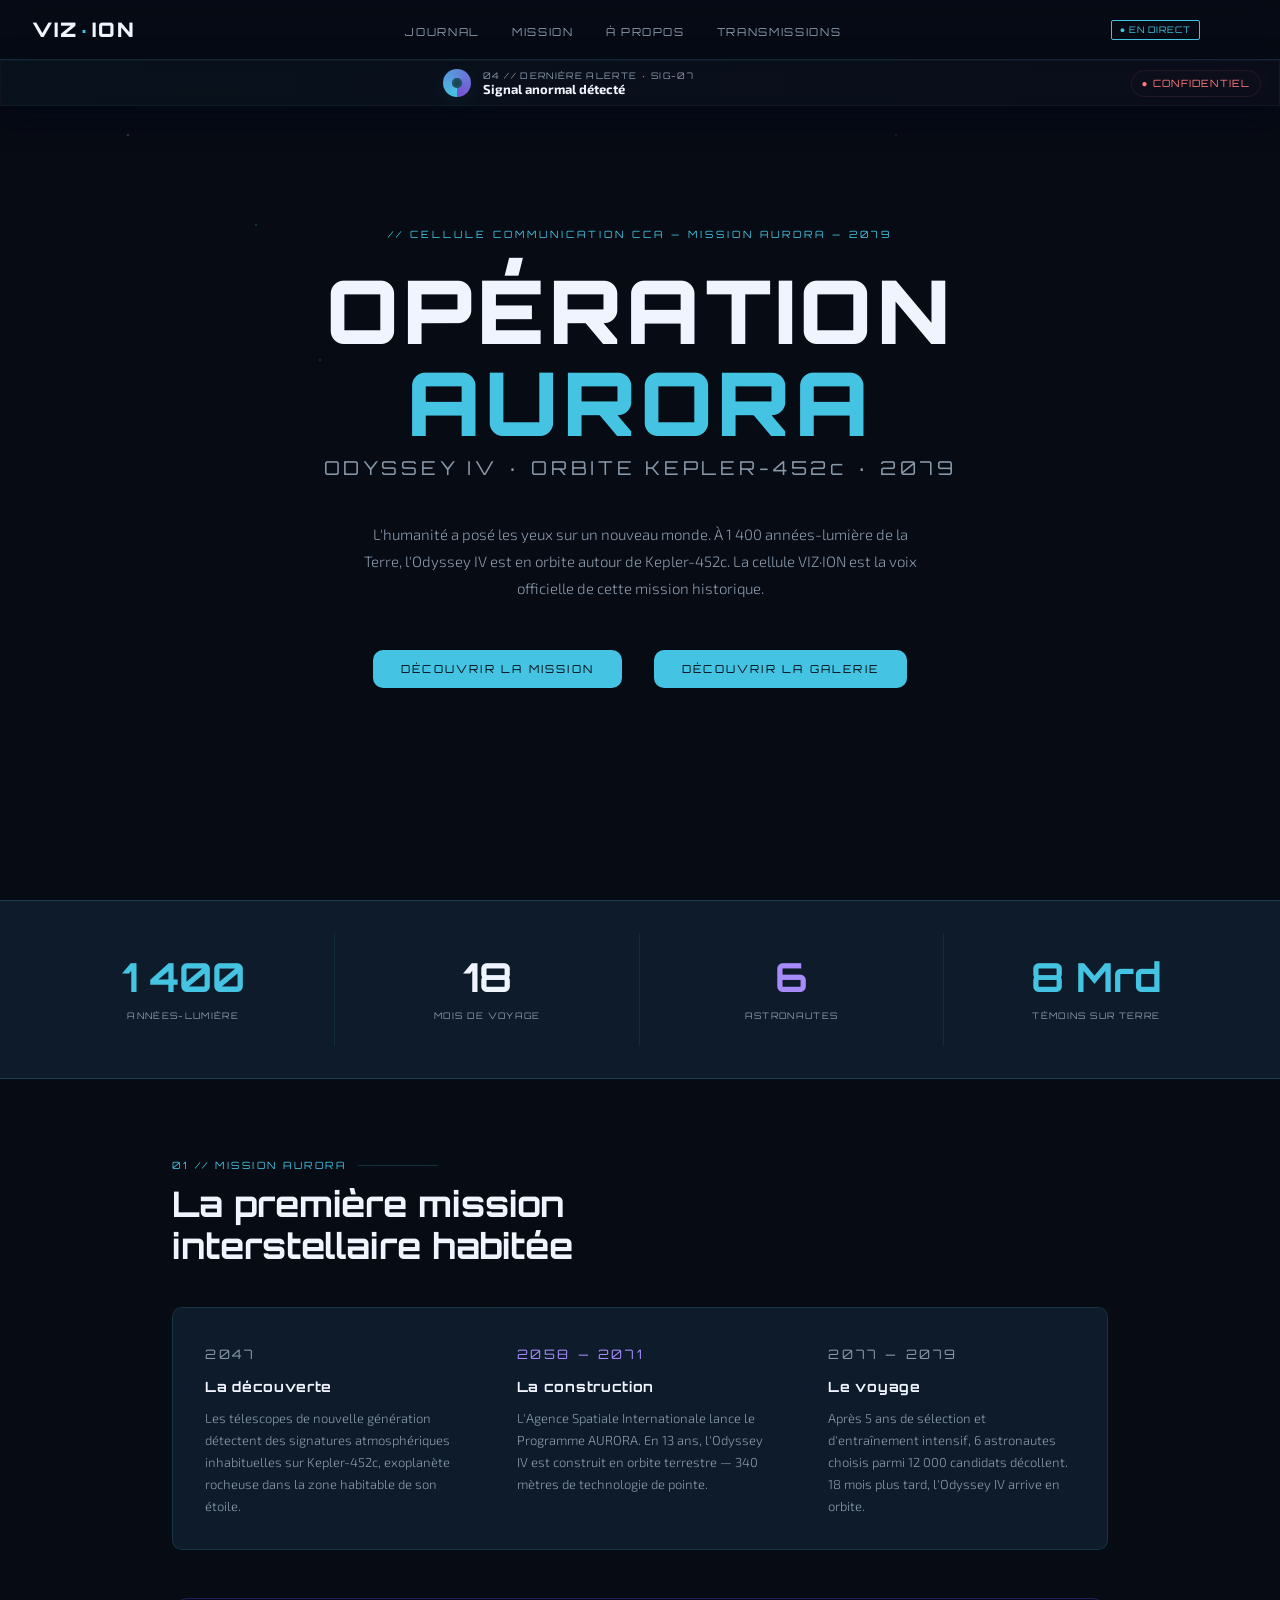
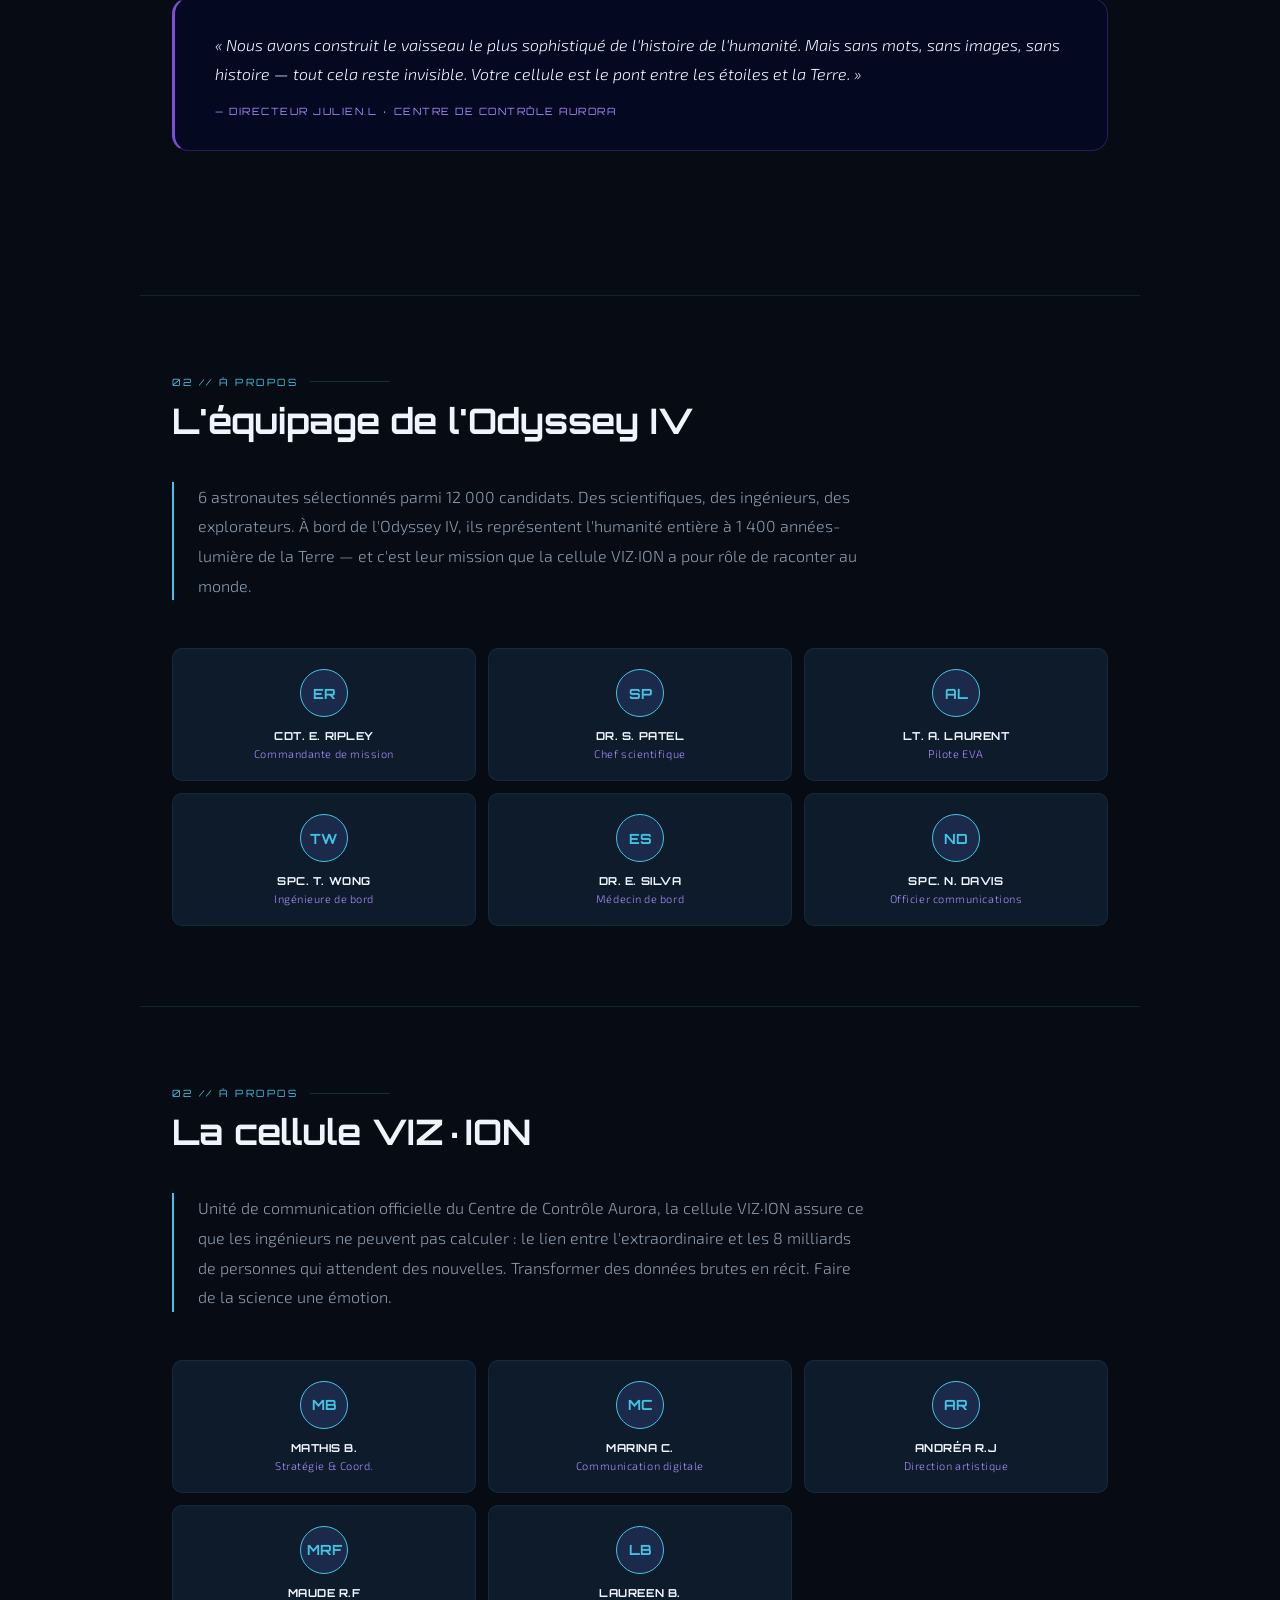
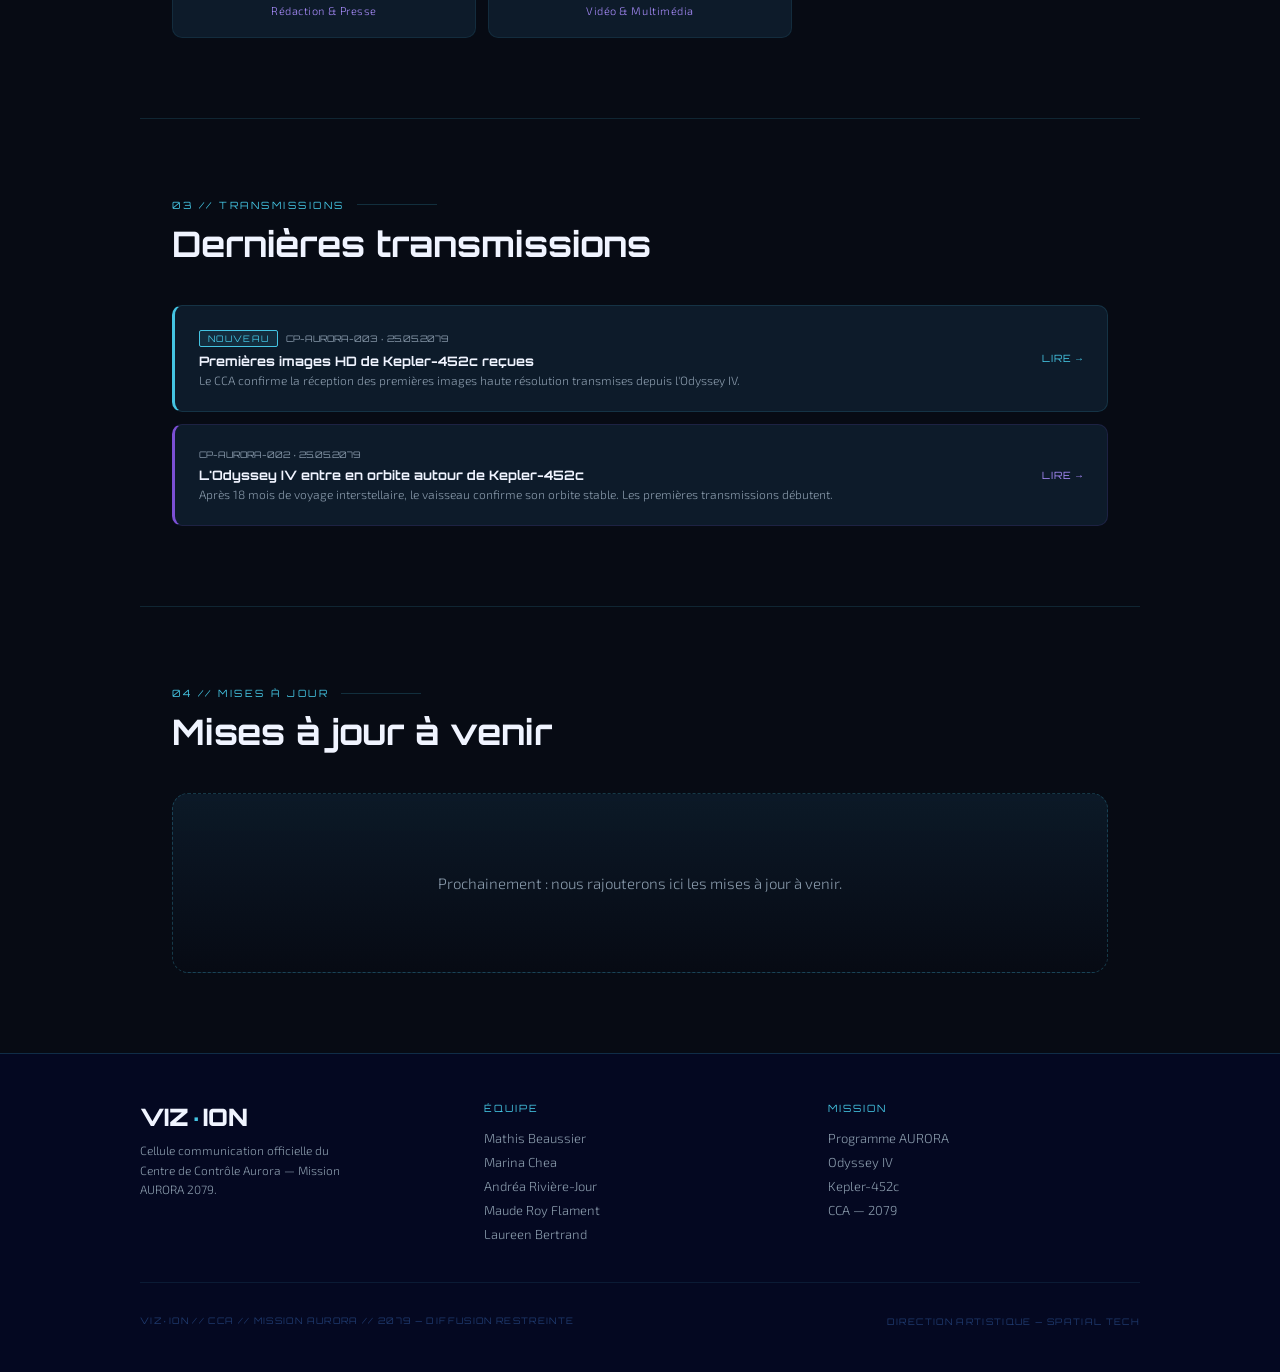
==== commit 82563c9f: "ajout des images" ====
--- a/index.html
+++ b/index.html
@@ -283,6 +283,19 @@
         </div>
       </div>
     </section>
+
+    <div class="section-horizontal-divider"></div>
+
+    <section id="updates">
+      <p class="section-eyebrow-label">04 // MISES À JOUR</p>
+      <h2 class="section-main-heading">Mises à jour à venir</h2>
+
+      <div class="updates-placeholder">
+        <p class="updates-placeholder-text">
+          Prochainement : nous rajouterons ici les  mises à jour à venir.
+        </p>
+      </div>
+    </section>
   </main>
   <footer>
     <div class="footer-content-grid">
--- a/index.css
+++ b/index.css
@@ -806,6 +806,26 @@
   margin: 0 auto;
 }
 
+/* ─── ESPACE MISES À JOUR ─── */
+.updates-placeholder {
+  min-height: 180px;
+  padding: 2rem;
+  border: 1px dashed rgba(68, 196, 226, 0.25);
+  border-radius: 16px;
+  background: linear-gradient(180deg, rgba(13, 27, 42, 0.9), rgba(7, 11, 20, 0.95));
+  display: flex;
+  align-items: center;
+  justify-content: center;
+  text-align: center;
+}
+
+.updates-placeholder-text {
+  max-width: 640px;
+  font-size: 15px;
+  line-height: 1.8;
+  color: var(--gray);
+}
+
 /* ─── RESPONSIVE ─── */
 @media (max-width: 640px) {
   .navbar-menu-links {
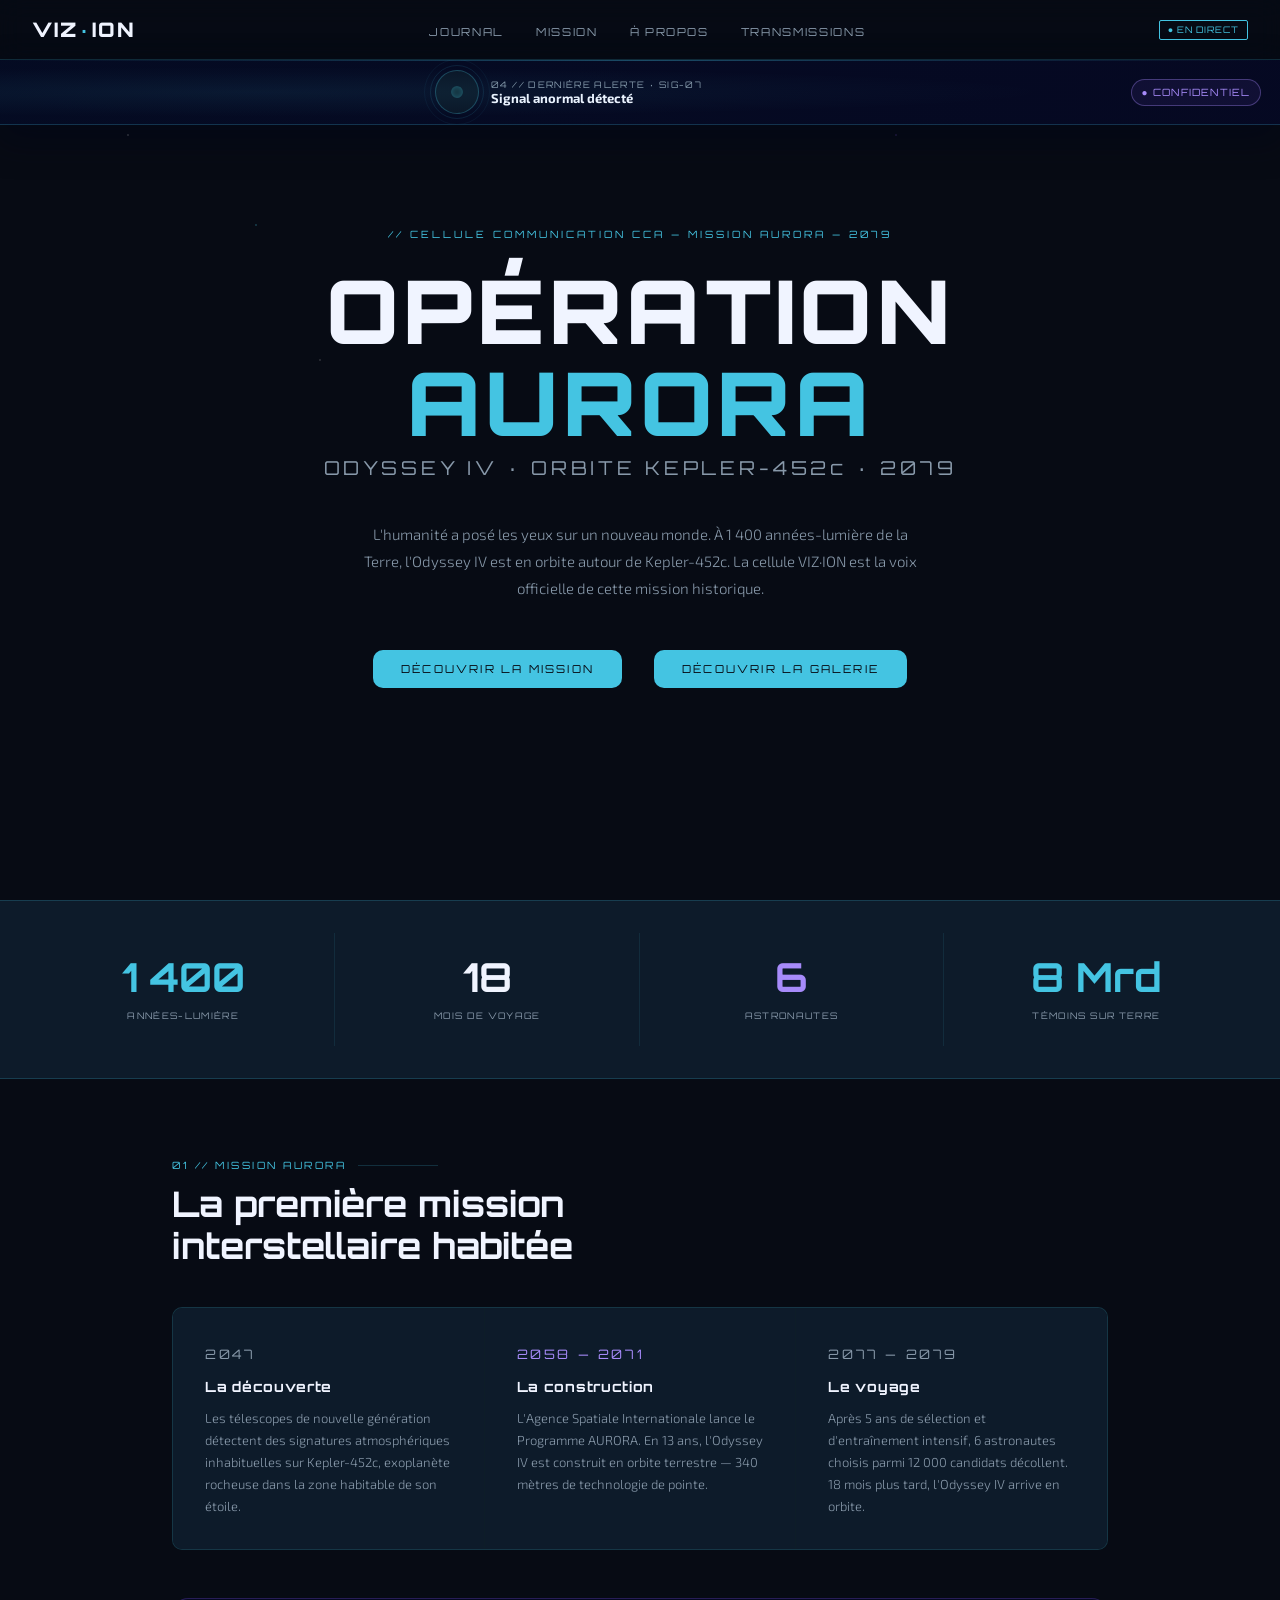
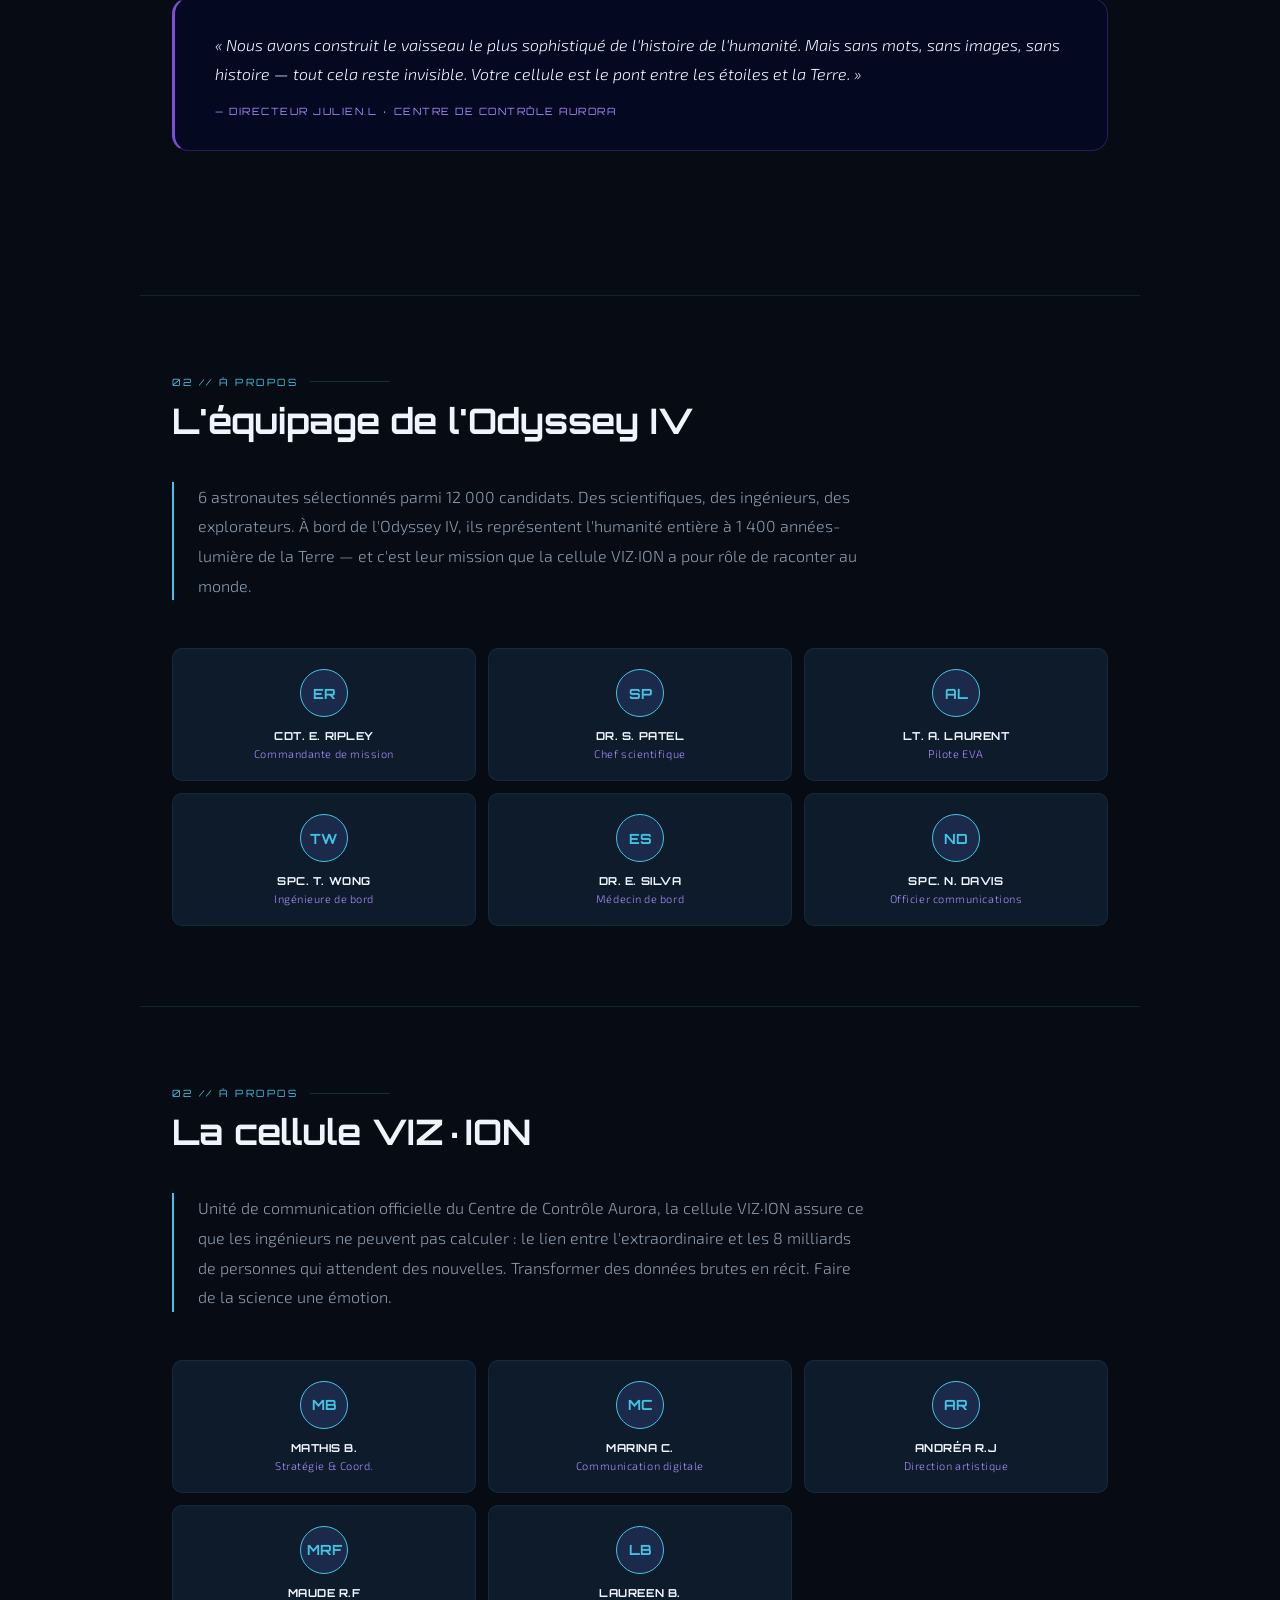
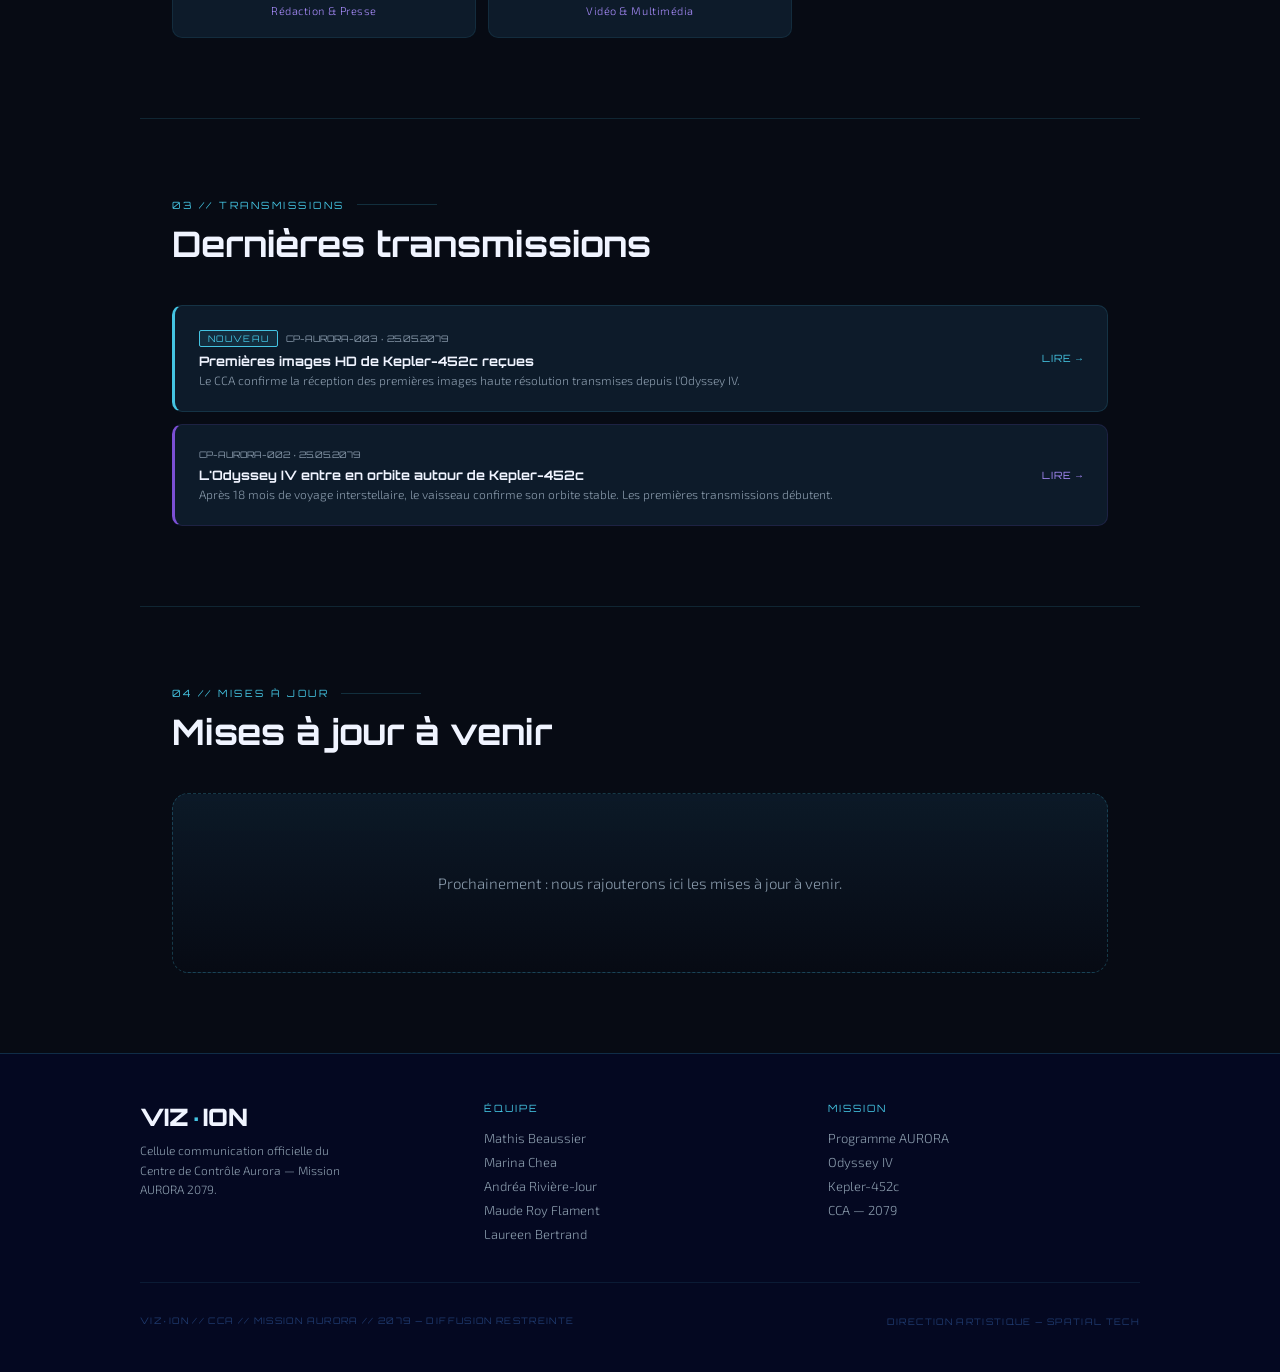
==== commit 828e87d4: "js" ====
--- a/index.html
+++ b/index.html
@@ -27,18 +27,11 @@
       </ul>
       <div style="display: flex; align-items: center; gap: 1rem">
         <span class="navbar-live-badge">● EN DIRECT</span>
-        <div class="navbar-hamburger-btn" id="hamburger" onclick="
-              document
-                .getElementById('navbar-menu-links')
-                .classList.toggle('open')
-            ">
-
-        </div>
-
-        <span></span><span></span><span></span>
-
-      </div>
-
+        <div class="navbar-hamburger-btn" id="hamburger" aria-label="Ouvrir le menu" role="button" tabindex="0">
+          <span></span>
+          <span></span>
+          <span></span>
+        </div>
       </div>
 
     </nav>
@@ -331,6 +324,7 @@
       <p>DIRECTION ARTISTIQUE — SPATIAL TECH</p>
     </div>
   </footer>
+  <script src="alert.js" defer></script>
 </body>
 
 </html>
--- a/index.css
+++ b/index.css
@@ -156,11 +156,10 @@
   align-items: center;
   justify-content: space-between;
   gap: 12px;
-  background: linear-gradient(90deg, rgba(68,196,226,0.06), rgba(123,79,212,0.04));
-  padding: 8px 12px;
-  border-radius: 10px;
-  border: 1px solid rgba(255,255,255,0.03);
-  backdrop-filter: blur(6px);
+  background: rgba(4, 8, 33, 0.95);
+  padding: 10px 0;
+  border-bottom: 1px solid rgba(68, 196, 226, 0.22);
+  backdrop-filter: blur(10px);
 }
 
 .alert-header-left {
@@ -170,22 +169,91 @@
 }
 
 .alert-indicator {
-  width: 28px;
-  height: 28px;
-  min-width: 28px;
+  width: 44px;
+  height: 44px;
+  min-width: 44px;
   border-radius: 50%;
   display: grid;
+  position: relative;
+  flex-shrink: 0;
   place-items: center;
-  background: conic-gradient(from 180deg at 50% 50%, var(--cyan), var(--purple));
-  box-shadow: 0 6px 18px rgba(68,196,226,0.08);
+  border: 1px solid rgba(68, 196, 226, 0.28);
+  background: rgba(13, 27, 42, 0.75);
+  box-shadow: 0 0 0 0 rgba(68, 196, 226, 0.18);
+  animation: alertGlow 3.6s ease-in-out infinite;
+}
+
+.alert-indicator::before,
+.alert-indicator::after {
+  content: "";
+  position: absolute;
+  inset: -6px;
+  border-radius: 50%;
+  border: 1px solid rgba(68, 196, 226, 0.12);
+  pointer-events: none;
+  animation: ringPulse 2.4s ease-out infinite;
+}
+
+.alert-indicator::after {
+  inset: -12px;
+  border-color: rgba(68, 196, 226, 0.06);
+  animation-delay: 0.35s;
 }
 
 .alert-indicator-dot {
-  width: 10px;
-  height: 10px;
+  width: 12px;
+  height: 12px;
   background: var(--bg);
   border-radius: 50%;
-  box-shadow: 0 0 8px rgba(68,196,226,0.6) inset;
+  box-shadow: 0 0 10px rgba(68, 196, 226, 0.55) inset;
+  position: relative;
+  z-index: 1;
+  animation: alertDotPulse 1.9s ease-in-out infinite;
+}
+
+.alert-indicator.alert-bump {
+  transform: scale(1.03);
+  box-shadow: 0 0 0 6px rgba(68, 196, 226, 0.04);
+}
+
+.alert-indicator.alert-bump {
+  transform: scale(1.03);
+  box-shadow: 0 0 0 6px rgba(68, 196, 226, 0.04);
+}
+
+@keyframes alertGlow {
+  0%,
+  100% {
+    box-shadow: 0 0 0 0 rgba(68, 196, 226, 0.12);
+    transform: scale(1);
+  }
+  50% {
+    box-shadow: 0 0 0 6px rgba(68, 196, 226, 0.04);
+    transform: scale(1.02);
+  }
+}
+
+@keyframes alertDotPulse {
+  0%,
+  100% {
+    transform: scale(1);
+    opacity: 0.88;
+  }
+  50% {
+    transform: scale(1.12);
+    opacity: 1;
+  }
+}
+
+@keyframes ringPulse {
+  0% {
+    transform: scale(0.92);
+    opacity: 0.75;
+  }
+  100% {
+    transform: scale(1.28);
+    opacity: 0;
+  }
 }
 
 .alert-titles .alert-eyebrow {
@@ -218,9 +286,9 @@
 }
 
 .alert-status-badge.confidentiel {
-  color: #ff7b7b;
-  border: 1px solid rgba(255,123,123,0.08);
-  background: linear-gradient(180deg, rgba(255,123,123,0.02), rgba(255,123,123,0.01));
+  color: var(--purple-l);
+  border: 1px solid rgba(167, 139, 250, 0.35);
+  background: rgba(123, 79, 212, 0.1);
 }
 
 /* Responsive: simplifier l'alerte sur petits écrans */
@@ -235,8 +303,9 @@
     display: none;
   }
   .alert-indicator {
-    width: 22px;
-    height: 22px;
+    width: 36px;
+    height: 36px;
+    min-width: 36px;
   }
   .alert-status-badge {
     font-size: 9px;
@@ -256,11 +325,33 @@
   display: flex;
   align-items: center;
   justify-content: center;
-  padding: 8px 0;
+  padding: 0;
   border-radius: 0;
-  box-shadow: 0 12px 30px rgba(2,6,23,0.6);
-  backdrop-filter: blur(6px);
-  background: linear-gradient(90deg, rgba(68,196,226,0.04), rgba(123,79,212,0.03));
+  box-shadow: 0 14px 34px rgba(2, 6, 23, 0.55);
+  backdrop-filter: blur(8px);
+  background:
+    linear-gradient(90deg, rgba(68, 196, 226, 0.02), rgba(123, 79, 212, 0.02)),
+    rgba(4, 8, 33, 0.92);
+  overflow: hidden;
+}
+
+.alert-banner::before {
+  content: "";
+  position: absolute;
+  left: 0;
+  top: 0;
+  right: 0;
+  height: 1px;
+  background: linear-gradient(90deg, transparent, rgba(68, 196, 226, 0.35), transparent);
+  animation: scanLine 3.4s linear infinite;
+}
+
+.alert-banner::after {
+  content: "";
+  position: absolute;
+  inset: 0;
+  background: radial-gradient(ellipse at 20% 50%, rgba(68, 196, 226, 0.08) 0%, transparent 55%);
+  pointer-events: none;
 }
 
 .alert-banner .alert-header-left {
@@ -270,7 +361,24 @@
   gap: 12px;
   align-items: center;
   justify-content: center;
-  padding: 0 20px;
+  padding: 10px 20px;
+}
+
+@keyframes scanLine {
+  0% {
+    top: 0;
+    opacity: 0;
+  }
+  8% {
+    opacity: 1;
+  }
+  92% {
+    opacity: 1;
+  }
+  100% {
+    top: 100%;
+    opacity: 0;
+  }
 }
 
 /* Remet le padding du héros par défaut */
@@ -288,10 +396,10 @@
 
 @media (max-width: 880px) {
   .alert-banner {
-    padding: 6px 0;
+    padding: 0;
   }
   .alert-banner .alert-header-left {
-    padding: 0 12px;
+    padding: 8px 12px;
     gap: 8px;
   }
   .alert-titles {
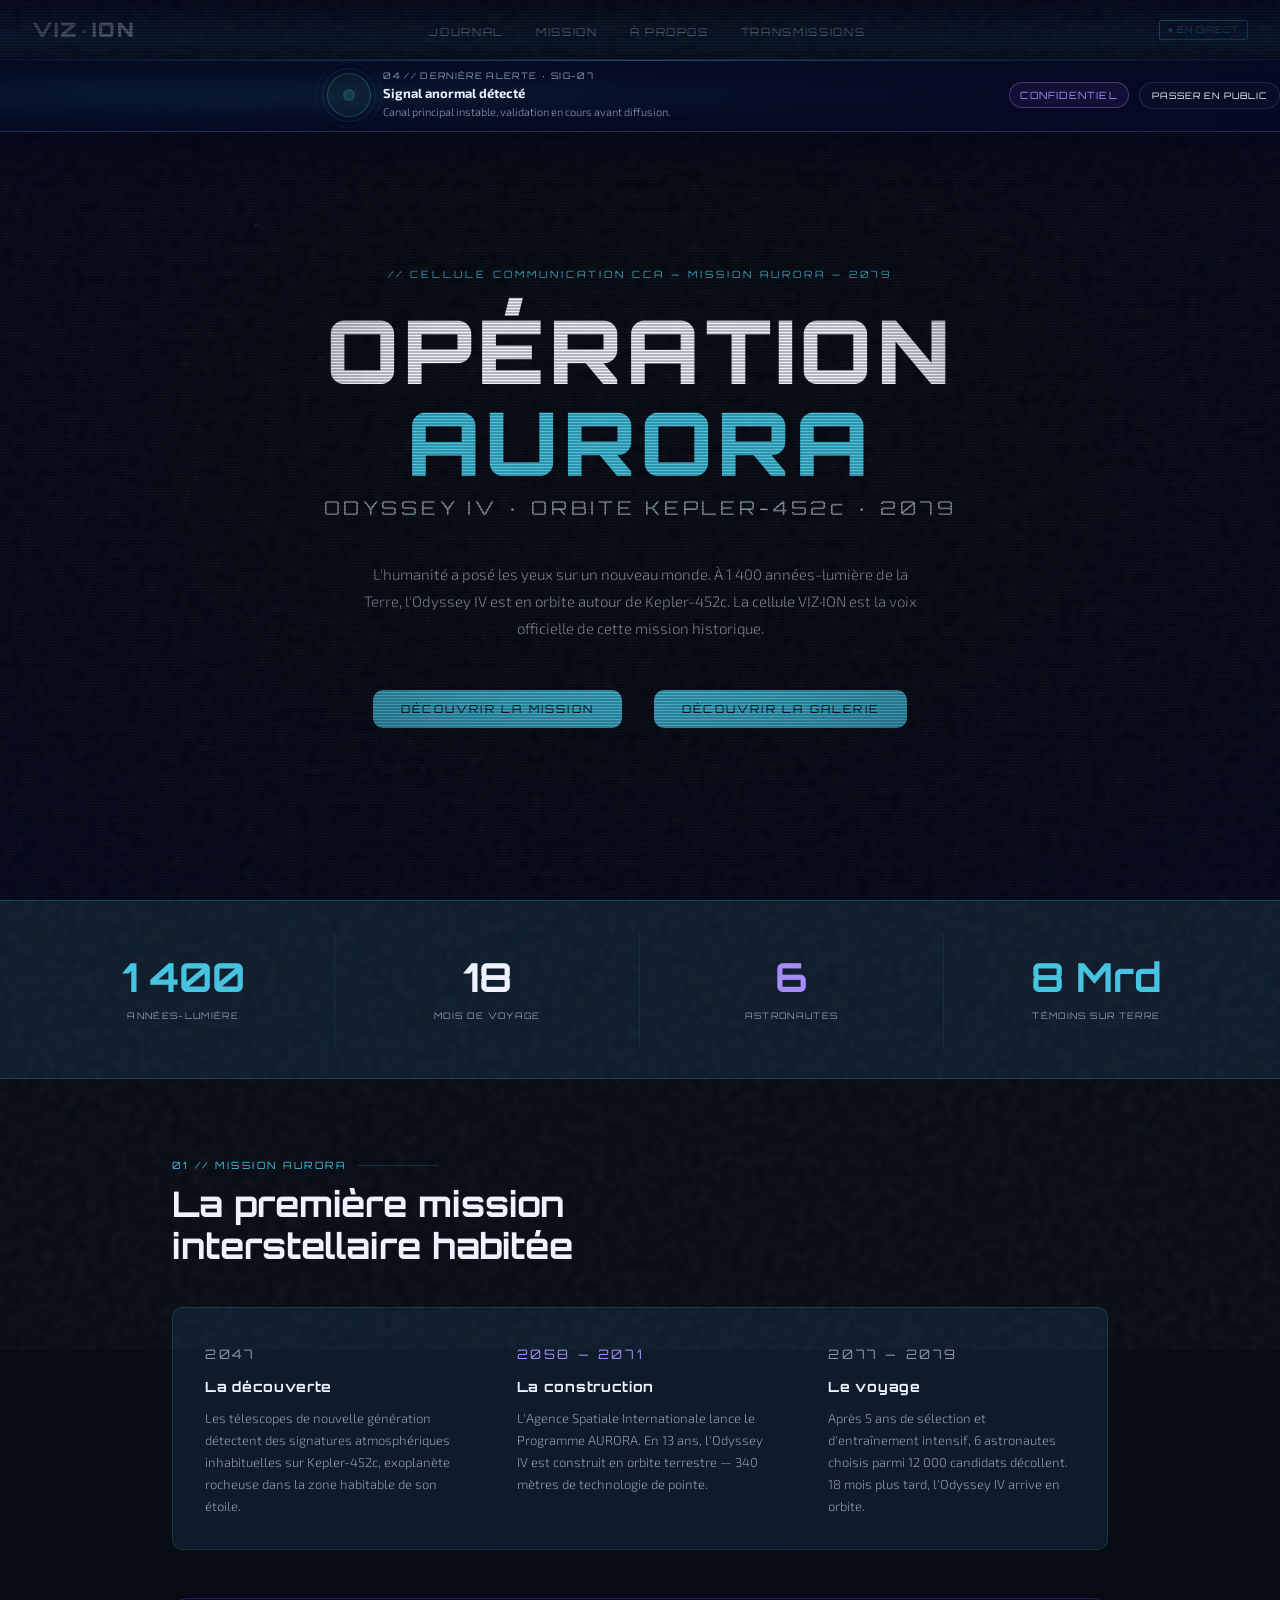
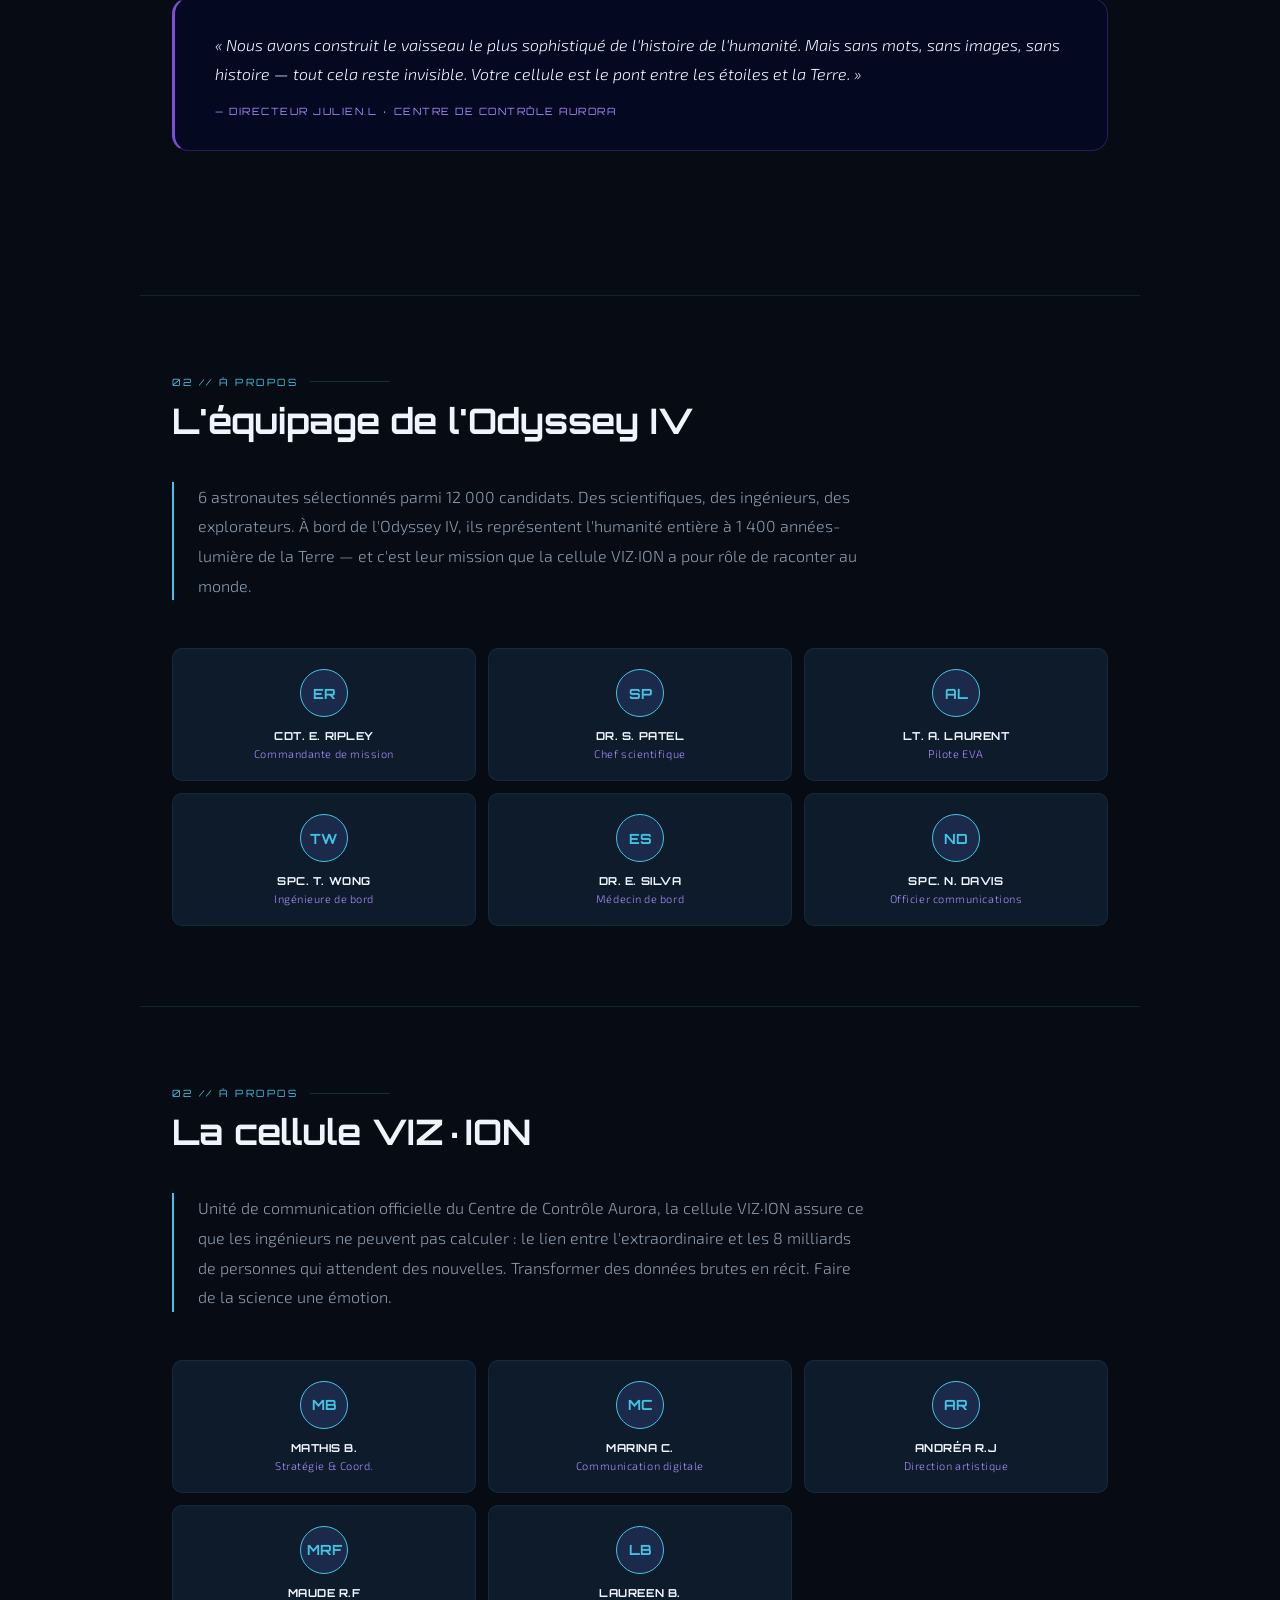
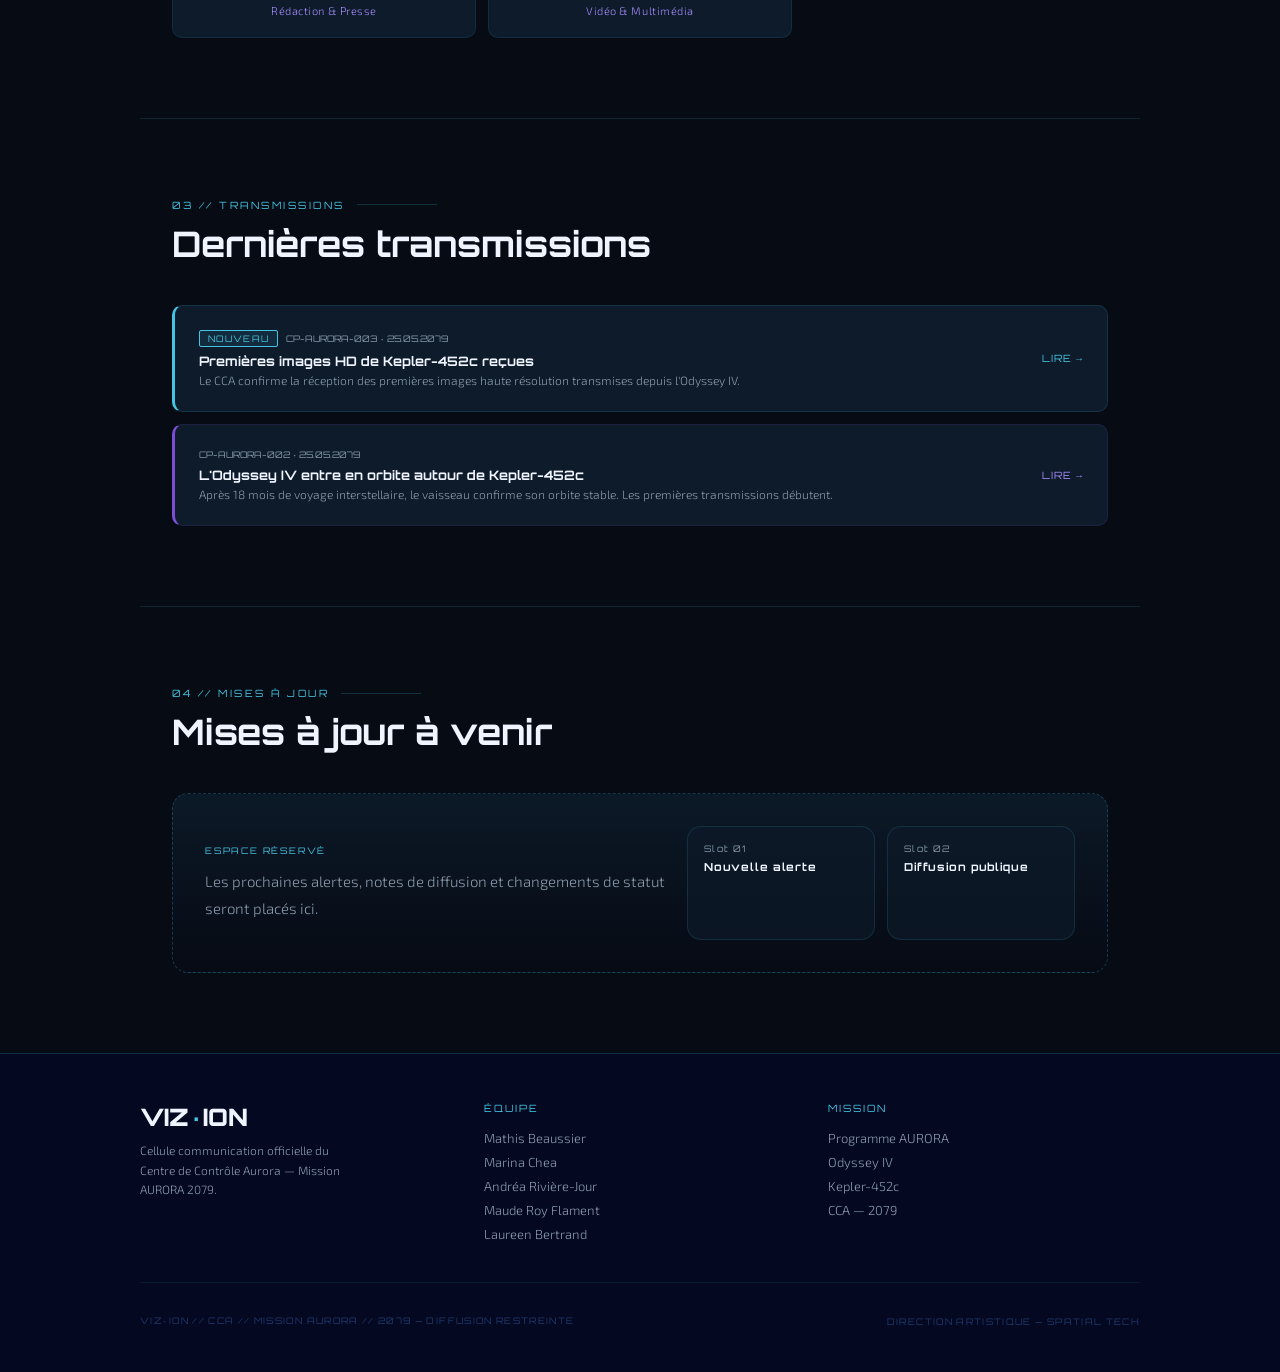
==== commit e14a5505: "ajout du glitch sur l'index" ====
--- a/index.html
+++ b/index.html
@@ -11,9 +11,31 @@
   <link rel="stylesheet" href="https://cdn.jsdelivr.net/npm/bootstrap-icons@1.11.3/font/bootstrap-icons.min.css" />
 
   <link rel="stylesheet" href="index.css" />
+  <link rel="stylesheet" href="glitch.css" />
 </head>
 
 <body>
+    <div class="scanlines"></div>
+  <div class="rolling-scan"></div>
+  <div class="noise"></div>
+  <div class="vignette"></div>
+  <div class="flash"></div>
+  <div class="flash2"></div>
+  <div class="c c1"></div>
+  <div class="c c2"></div>
+  <div class="c c3"></div>
+  <div class="c c4"></div>
+  <div class="c c5"></div>
+  <div class="c c6"></div>
+  <div class="c c7"></div>
+  <div class="c c8"></div>
+  <div class="c c9"></div>
+  <div class="c c10"></div>
+  <div class="tear t1"></div>
+  <div class="tear t2"></div>
+  <div class="tear t3"></div>
+  <div class="tear t4"></div>
+  <div class="tear t5"></div>
   <header>
     <div class="bg-starfield"></div>
 
@@ -36,9 +58,9 @@
 
     </nav>
     <!-- Bannière d'alerte (plein largeur, placée sous la nav) -->
-    <div class="alert-header alert-banner">
+    <div class="alert-header alert-banner" data-alert-mode="confidentiel" aria-live="polite">
       <div class="alert-header-left">
-        <div class="alert-indicator">
+        <div class="alert-indicator" aria-hidden="true">
           <div class="alert-indicator-dot"></div>
         </div>
         <div class="alert-titles">
@@ -46,9 +68,17 @@
           <h3 class="alert-main-title" id="alert-title">
             Signal anormal détecté
           </h3>
-        </div>
-      </div>
-      <span class="alert-status-badge confidentiel" id="alert-badge">● CONFIDENTIEL</span>
+          <p class="alert-status-line" id="alert-status-line">
+            Canal principal instable, validation en cours avant diffusion.
+          </p>
+        </div>
+      </div>
+      <div class="alert-header-actions">
+        <span class="alert-status-badge confidentiel" id="alert-badge">CONFIDENTIEL</span>
+        <button class="alert-mode-toggle" id="alert-mode-toggle" type="button" aria-pressed="false">
+          Passer en public
+        </button>
+      </div>
     </div>
 
     <div class="hero">
@@ -284,9 +314,22 @@
       <h2 class="section-main-heading">Mises à jour à venir</h2>
 
       <div class="updates-placeholder">
-        <p class="updates-placeholder-text">
-          Prochainement : nous rajouterons ici les  mises à jour à venir.
-        </p>
+        <div class="updates-placeholder-copy">
+          <p class="updates-placeholder-kicker">ESPACE RÉSERVÉ</p>
+          <p class="updates-placeholder-text">
+            Les prochaines alertes, notes de diffusion et changements de statut seront placés ici.
+          </p>
+        </div>
+        <div class="updates-future-grid" aria-label="Emplacements prévus pour les prochaines mises à jour">
+          <div class="updates-future-slot">
+            <span>Slot 01</span>
+            <strong>Nouvelle alerte</strong>
+          </div>
+          <div class="updates-future-slot">
+            <span>Slot 02</span>
+            <strong>Diffusion publique</strong>
+          </div>
+        </div>
       </div>
     </section>
   </main>
--- a/index.css
+++ b/index.css
@@ -168,6 +168,11 @@
   align-items: center;
 }
 
+.alert-titles {
+  display: grid;
+  gap: 4px;
+}
+
 .alert-indicator {
   width: 44px;
   height: 44px;
@@ -216,11 +221,6 @@
   box-shadow: 0 0 0 6px rgba(68, 196, 226, 0.04);
 }
 
-.alert-indicator.alert-bump {
-  transform: scale(1.03);
-  box-shadow: 0 0 0 6px rgba(68, 196, 226, 0.04);
-}
-
 @keyframes alertGlow {
   0%,
   100% {
@@ -272,6 +272,20 @@
   line-height: 1.1;
 }
 
+.alert-status-line {
+  font-size: 11px;
+  line-height: 1.5;
+  color: var(--gray);
+  max-width: 42rem;
+}
+
+.alert-header-actions {
+  display: flex;
+  align-items: center;
+  gap: 10px;
+  flex-shrink: 0;
+}
+
 .alert-status-badge {
   font-family: "Orbitron", monospace;
   font-size: 10px;
@@ -291,6 +305,52 @@
   background: rgba(123, 79, 212, 0.1);
 }
 
+.alert-status-badge.public {
+  color: var(--cyan);
+  border: 1px solid rgba(68, 196, 226, 0.34);
+  background: rgba(68, 196, 226, 0.08);
+}
+
+.alert-mode-toggle {
+  font-family: "Orbitron", monospace;
+  font-size: 9px;
+  letter-spacing: 0.12em;
+  text-transform: uppercase;
+  color: var(--white);
+  background: rgba(255, 255, 255, 0.02);
+  border: 1px solid rgba(68, 196, 226, 0.18);
+  border-radius: 999px;
+  padding: 7px 12px;
+  cursor: pointer;
+  transition:
+    border-color 0.2s,
+    color 0.2s,
+    background 0.2s,
+    transform 0.2s;
+}
+
+.alert-mode-toggle:hover {
+  border-color: rgba(68, 196, 226, 0.45);
+  background: rgba(68, 196, 226, 0.08);
+  transform: translateY(-1px);
+}
+
+.alert-banner[data-alert-mode="public"] {
+  background:
+    linear-gradient(90deg, rgba(68, 196, 226, 0.04), rgba(123, 79, 212, 0.02)),
+    rgba(4, 8, 33, 0.94);
+}
+
+.alert-banner[data-alert-mode="public"] .alert-indicator {
+  border-color: rgba(68, 196, 226, 0.42);
+  box-shadow: 0 0 0 0 rgba(68, 196, 226, 0.2);
+}
+
+.alert-banner[data-alert-mode="public"] .alert-indicator-dot {
+  background: var(--bg);
+  box-shadow: 0 0 10px rgba(68, 196, 226, 0.8) inset;
+}
+
 /* Responsive: simplifier l'alerte sur petits écrans */
 @media (max-width: 880px) {
   .navbar-menu-links {
@@ -300,16 +360,22 @@
     display: flex;
   }
   .alert-titles {
-    display: none;
+    gap: 2px;
   }
   .alert-indicator {
     width: 36px;
     height: 36px;
     min-width: 36px;
   }
+  .alert-status-line {
+    display: none;
+  }
   .alert-status-badge {
     font-size: 9px;
     padding: 4px 8px;
+  }
+  .alert-mode-toggle {
+    display: none;
   }
 }
 
@@ -426,7 +492,7 @@
   align-items: center;
   justify-content: center;
   text-align: center;
-  padding: 80px 2rem 4rem;
+  padding: 160px 2rem 4rem;
 }
 
 .hero-eyebrow-label {
@@ -921,10 +987,23 @@
   border: 1px dashed rgba(68, 196, 226, 0.25);
   border-radius: 16px;
   background: linear-gradient(180deg, rgba(13, 27, 42, 0.9), rgba(7, 11, 20, 0.95));
-  display: flex;
-  align-items: center;
-  justify-content: center;
-  text-align: center;
+  display: grid;
+  grid-template-columns: minmax(0, 1.2fr) minmax(0, 1fr);
+  gap: 1rem;
+  align-items: stretch;
+}
+
+.updates-placeholder-copy {
+  display: grid;
+  gap: 0.75rem;
+  align-content: center;
+}
+
+.updates-placeholder-kicker {
+  font-family: "Orbitron", monospace;
+  font-size: 9px;
+  letter-spacing: 0.2em;
+  color: var(--cyan);
 }
 
 .updates-placeholder-text {
@@ -932,6 +1011,36 @@
   font-size: 15px;
   line-height: 1.8;
   color: var(--gray);
+}
+
+.updates-future-grid {
+  display: grid;
+  grid-template-columns: repeat(2, minmax(0, 1fr));
+  gap: 0.75rem;
+}
+
+.updates-future-slot {
+  padding: 1rem;
+  border-radius: 14px;
+  border: 1px solid rgba(68, 196, 226, 0.14);
+  background: rgba(13, 27, 42, 0.7);
+  display: grid;
+  gap: 0.35rem;
+  align-content: start;
+}
+
+.updates-future-slot span {
+  font-family: "Orbitron", monospace;
+  font-size: 9px;
+  letter-spacing: 0.15em;
+  color: var(--gray);
+}
+
+.updates-future-slot strong {
+  font-family: "Orbitron", monospace;
+  font-size: 11px;
+  letter-spacing: 0.08em;
+  color: var(--white);
 }
 
 /* ─── RESPONSIVE ─── */
@@ -965,7 +1074,33 @@
   }
   section {
     padding: 3rem 1.25rem;
-  }ù
+  }
+
+  .alert-header {
+    padding: 10px 0;
+  }
+
+  .alert-banner .alert-header-left {
+    padding: 8px 12px;
+    gap: 8px;
+    justify-content: flex-start;
+  }
+
+  .alert-header-actions {
+    padding-right: 12px;
+  }
+
+  .alert-titles .alert-eyebrow {
+    font-size: 8px;
+  }
+
+  .updates-placeholder {
+    grid-template-columns: 1fr;
+  }
+
+  .updates-future-grid {
+    grid-template-columns: 1fr;
+  }
 
   
   .director-quote-block {
--- a/glitch.css
+++ b/glitch.css
@@ -0,0 +1,55 @@
+.scanlines {
+  position:fixed;inset:0;z-index:150;pointer-events:none;
+  background:repeating-linear-gradient(0deg,transparent,transparent 1px,rgba(0,0,0,0.25) 1px,rgba(0,0,0,0.25) 3px);
+  animation:scanMove 4s linear infinite;
+}
+@keyframes scanMove{0%{background-position:0 0}100%{background-position:0 60px}}
+
+.rolling-scan {
+  position:fixed;left:0;right:0;height:80px;z-index:149;pointer-events:none;
+  background:linear-gradient(180deg,transparent,rgba(68,196,226,0.04),rgba(68,196,226,0.08),rgba(68,196,226,0.04),transparent);
+  animation:rollingScan 3s linear infinite;
+}
+@keyframes rollingScan{0%{top:-80px}100%{top:110%}}
+
+.noise {
+  position:fixed;inset:-50%;width:200%;height:200%;z-index:148;pointer-events:none;opacity:0.06;
+  background-image:url("data:image/svg+xml,%3Csvg viewBox='0 0 200 200' xmlns='http://www.w3.org/2000/svg'%3E%3Cfilter id='n'%3E%3CfeTurbulence type='fractalNoise' baseFrequency='0.85' numOctaves='4'/%3E%3C/filter%3E%3Crect width='100%25' height='100%25' filter='url(%23n)'/%3E%3C/svg%3E");
+  animation:noiseShift 0.1s steps(3) infinite;
+}
+@keyframes noiseShift{0%{transform:translate(0,0) scale(1.05)}33%{transform:translate(-4px,3px) scale(1.03)}66%{transform:translate(4px,-3px) scale(1.06)}100%{transform:translate(-2px,2px) scale(1.04)}}
+
+.vignette {
+  position:fixed;inset:0;z-index:147;pointer-events:none;
+  background:radial-gradient(ellipse at center,transparent 30%,rgba(4,8,33,0.85) 100%);
+}
+
+.flash{position:fixed;inset:0;z-index:200;pointer-events:none;background:#7B4FD4;opacity:0;animation:flashAnim 4s infinite;}
+.flash2{position:fixed;inset:0;z-index:199;pointer-events:none;background:#44C4E2;opacity:0;animation:flashAnim 4s 2s infinite;}
+@keyframes flashAnim{0%,95%,100%{opacity:0}96%{opacity:0.08}96.5%{opacity:0}97%{opacity:0.15}97.5%{opacity:0}98%{opacity:0.05}}
+
+.c{position:fixed;z-index:151;pointer-events:none;opacity:0;}
+@keyframes ca{0%,100%{opacity:0;transform:scaleX(1)}50%{opacity:1}55%{opacity:0.3;transform:scaleX(1.5)}60%{opacity:0}}
+@keyframes cb{0%,100%{opacity:0}30%{opacity:0.8;transform:translateX(-5px)}35%{opacity:0.2;transform:translateX(5px)}40%{opacity:0}}
+@keyframes cc{0%,100%{opacity:0;height:2px}60%{opacity:0.9;height:6px}65%{opacity:0.4;height:1px}70%{opacity:0}}
+.c1{width:120px;height:2px;top:15%;left:5%;background:#44C4E2;animation:ca 1.8s 0s infinite;}
+.c2{width:60px;height:3px;top:28%;left:80%;background:#7B4FD4;animation:cb 2.1s 0.3s infinite;}
+.c3{width:200px;height:2px;top:42%;left:20%;background:#44C4E2;animation:ca 1.5s 0.7s infinite;}
+.c4{width:40px;height:4px;top:58%;left:60%;background:#A78BFA;animation:cc 2.4s 1.1s infinite;}
+.c5{width:90px;height:2px;top:70%;left:10%;background:#7B4FD4;animation:cb 1.7s 1.5s infinite;}
+.c6{width:150px;height:3px;top:82%;left:50%;background:#44C4E2;animation:ca 2.0s 0.5s infinite;}
+.c7{width:30px;height:2px;top:10%;left:55%;background:#A78BFA;animation:cc 1.3s 0.9s infinite;}
+.c8{width:80px;height:2px;top:35%;left:35%;background:#44C4E2;animation:cb 2.6s 1.8s infinite;}
+.c9{width:110px;height:3px;top:90%;left:25%;background:#7B4FD4;animation:ca 1.6s 2.2s infinite;}
+.c10{width:50px;height:2px;top:62%;left:88%;background:#44C4E2;animation:cc 1.9s 0.2s infinite;}
+
+.tear{position:fixed;left:0;right:0;height:2px;z-index:152;pointer-events:none;opacity:0;}
+@keyframes tearAnim{0%,100%{opacity:0;transform:translateX(-100%) skewY(0deg)}50%{opacity:1;transform:translateX(0) skewY(-0.5deg)}55%{opacity:0.3;transform:translateX(5%) skewY(0.3deg)}60%{opacity:0.8;transform:translateX(-2%) skewY(0deg)}65%{opacity:0;transform:translateX(100%)}}
+.t1{top:18%;background:linear-gradient(90deg,transparent,#44C4E2,#7B4FD4,transparent);animation:tearAnim 2.5s 0s infinite;}
+.t2{top:37%;background:linear-gradient(90deg,transparent,#7B4FD4,#A78BFA,transparent);animation:tearAnim 3.1s 0.6s infinite;}
+.t3{top:54%;background:linear-gradient(90deg,transparent,#44C4E2,transparent);animation:tearAnim 2.0s 1.3s infinite;}
+.t4{top:71%;background:linear-gradient(90deg,transparent,#A78BFA,#44C4E2,transparent);animation:tearAnim 2.8s 0.4s infinite;}
+.t5{top:88%;background:linear-gradient(90deg,transparent,#7B4FD4,transparent);animation:tearAnim 1.8s 1.9s infinite;}
+
+body { animation:pageShake 2s ease-in-out infinite; }
+@keyframes pageShake{0%,100%{transform:translate(0,0) skewX(0deg);filter:brightness(1) contrast(1)}10%{transform:translate(-4px,2px) skewX(-0.8deg);filter:brightness(1.15) contrast(1.05)}20%{transform:translate(5px,-3px) skewX(0.8deg);filter:brightness(0.88) contrast(1.1)}30%{transform:translate(-3px,4px) skewX(-0.5deg);filter:brightness(1.1)}40%{transform:translate(4px,-2px) skewX(0.6deg);filter:brightness(0.92) contrast(1.08)}50%{transform:translate(-6px,3px) skewX(-1deg);filter:brightness(1.2) contrast(1.05)}60%{transform:translate(6px,-4px) skewX(1deg);filter:brightness(0.85) contrast(1.12)}70%{transform:translate(-2px,5px) skewX(-0.4deg);filter:brightness(1.05)}80%{transform:translate(3px,-2px) skewX(0.5deg);filter:brightness(0.95) contrast(1.06)}90%{transform:translate(-5px,1px) skewX(-0.7deg);filter:brightness(1.1) contrast(1.03)}}
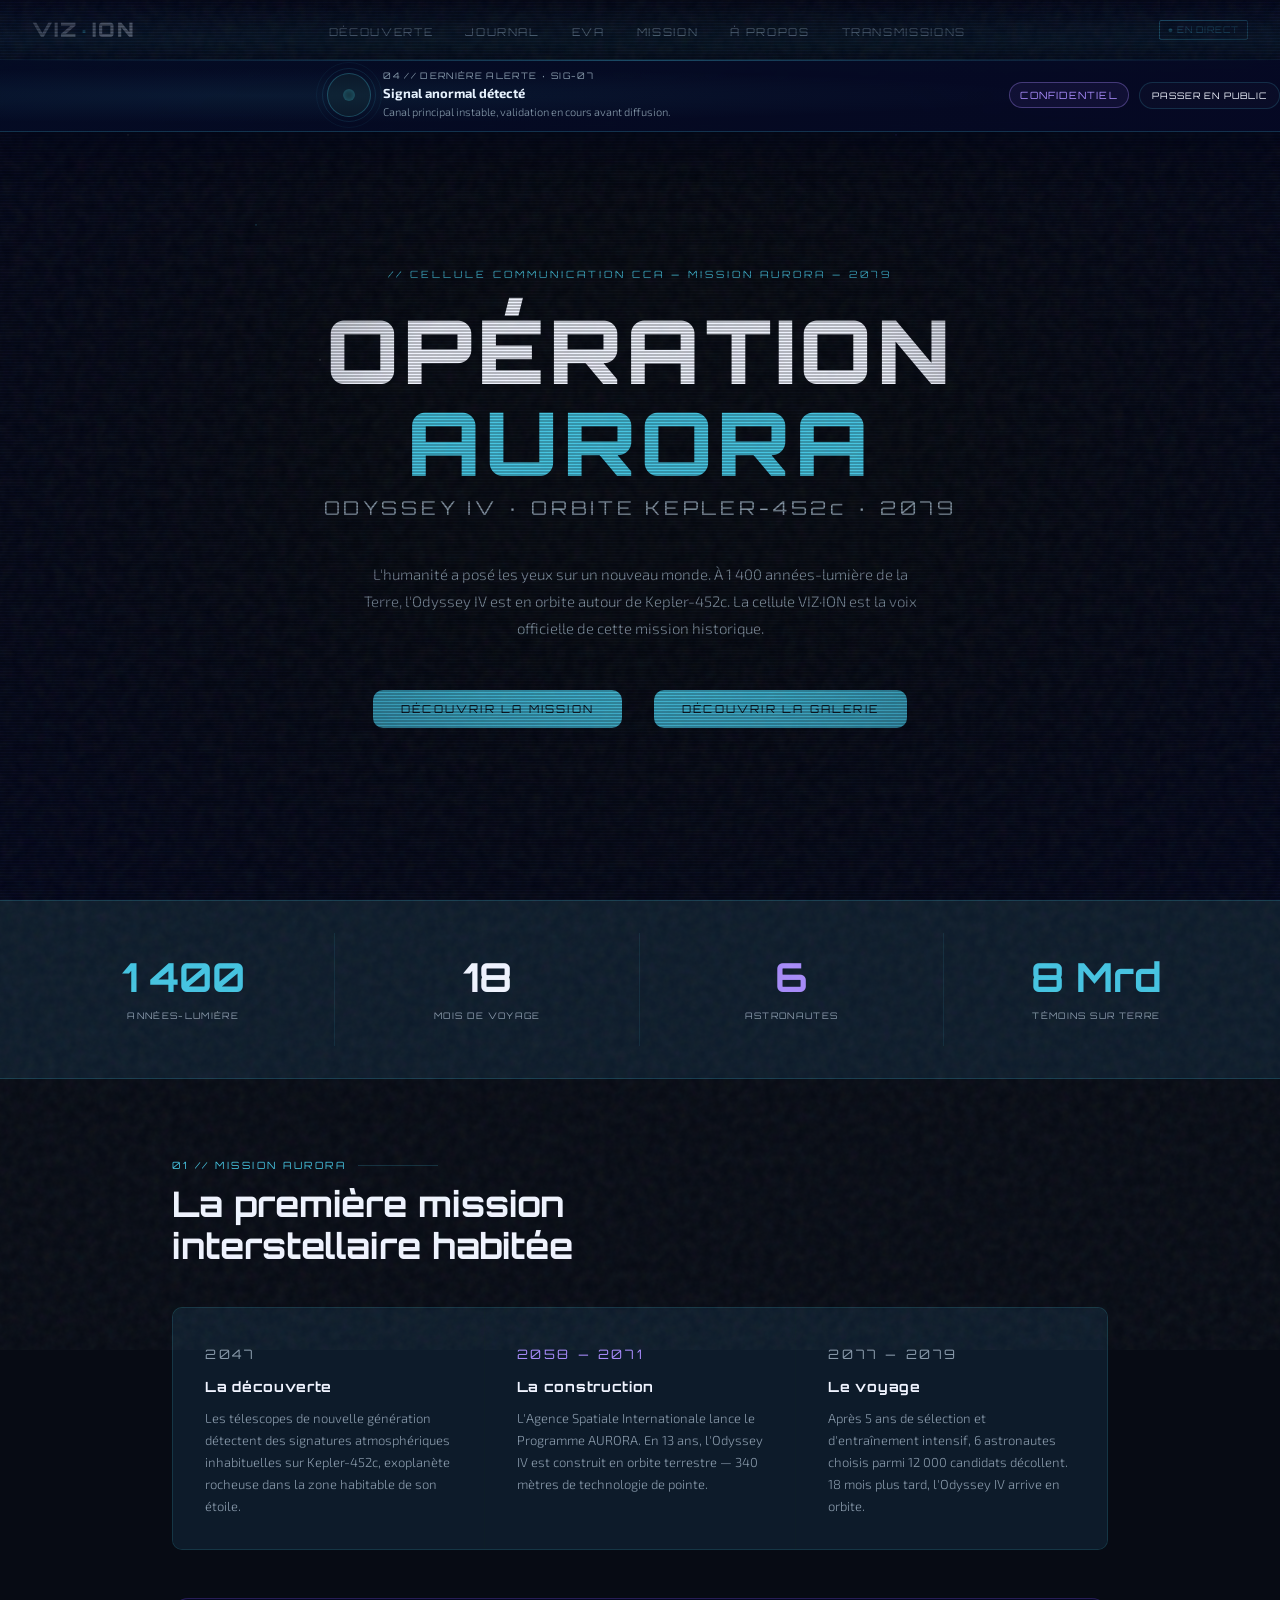
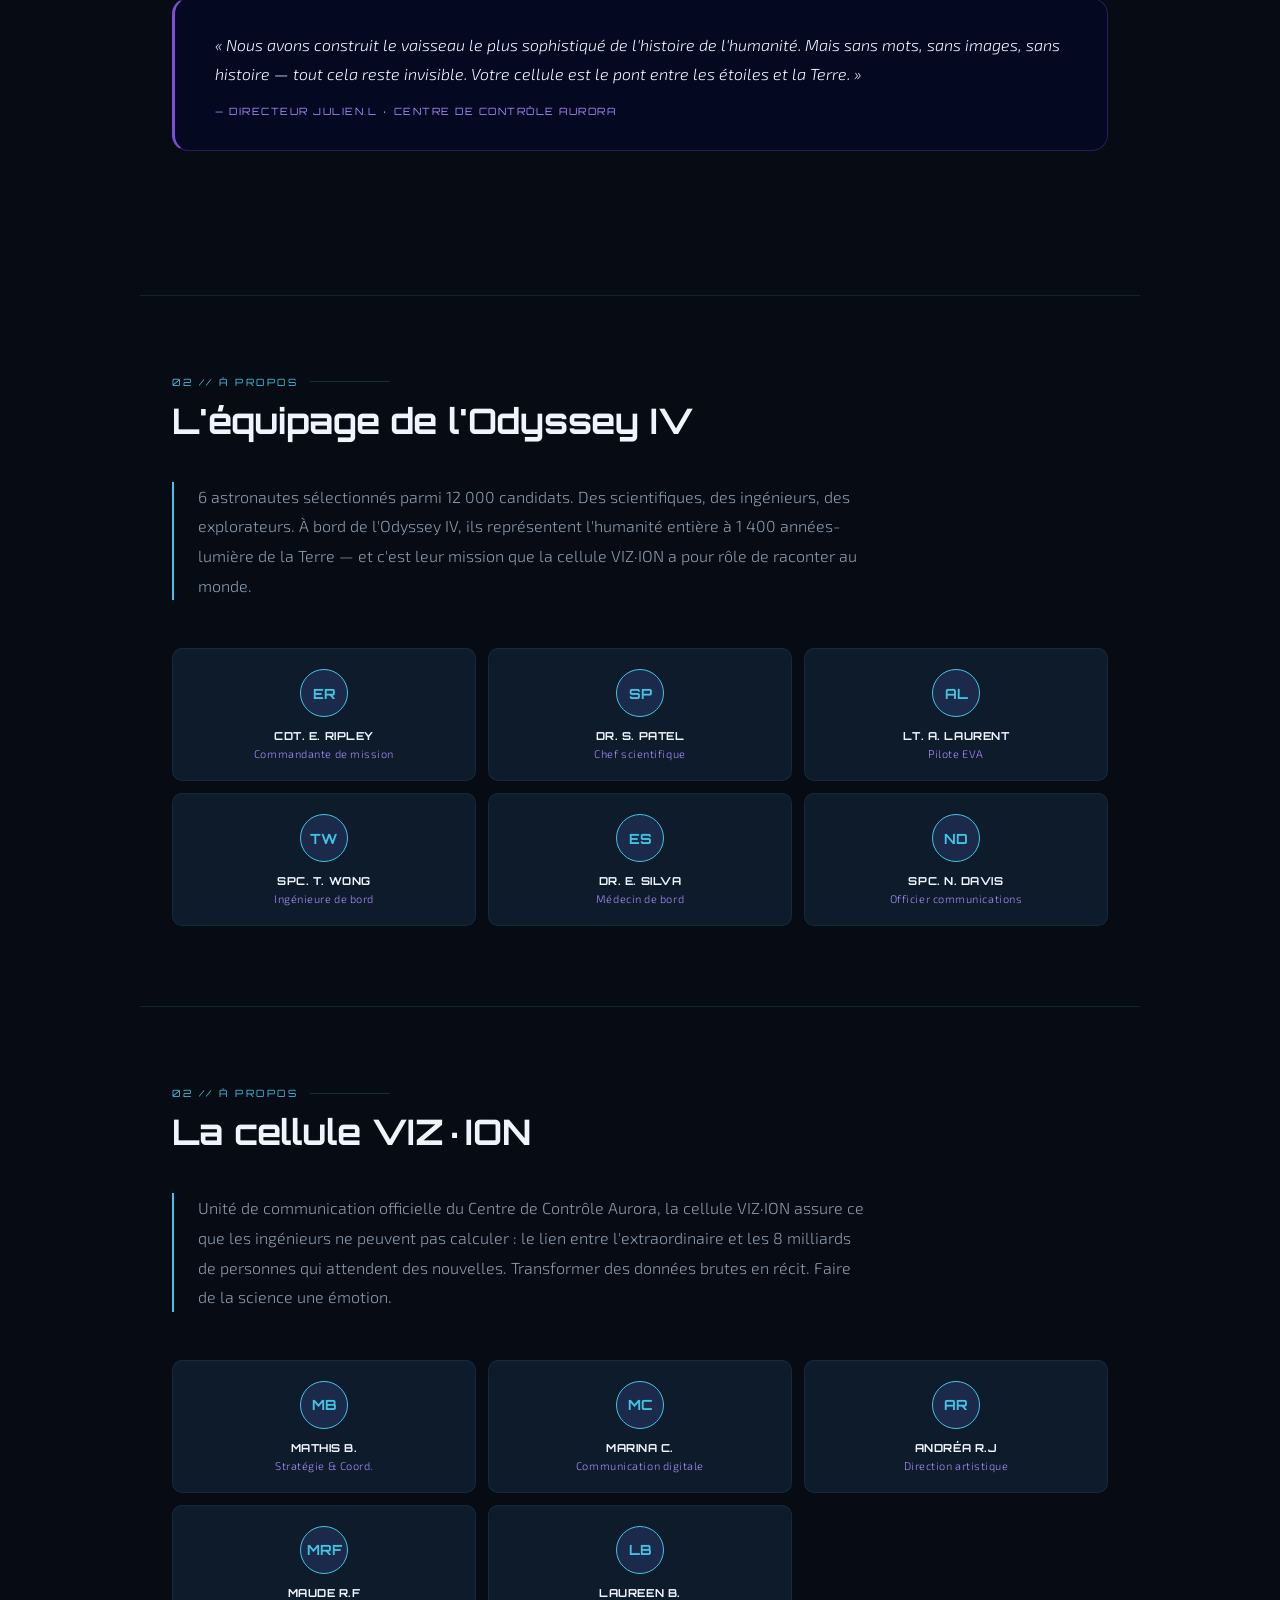
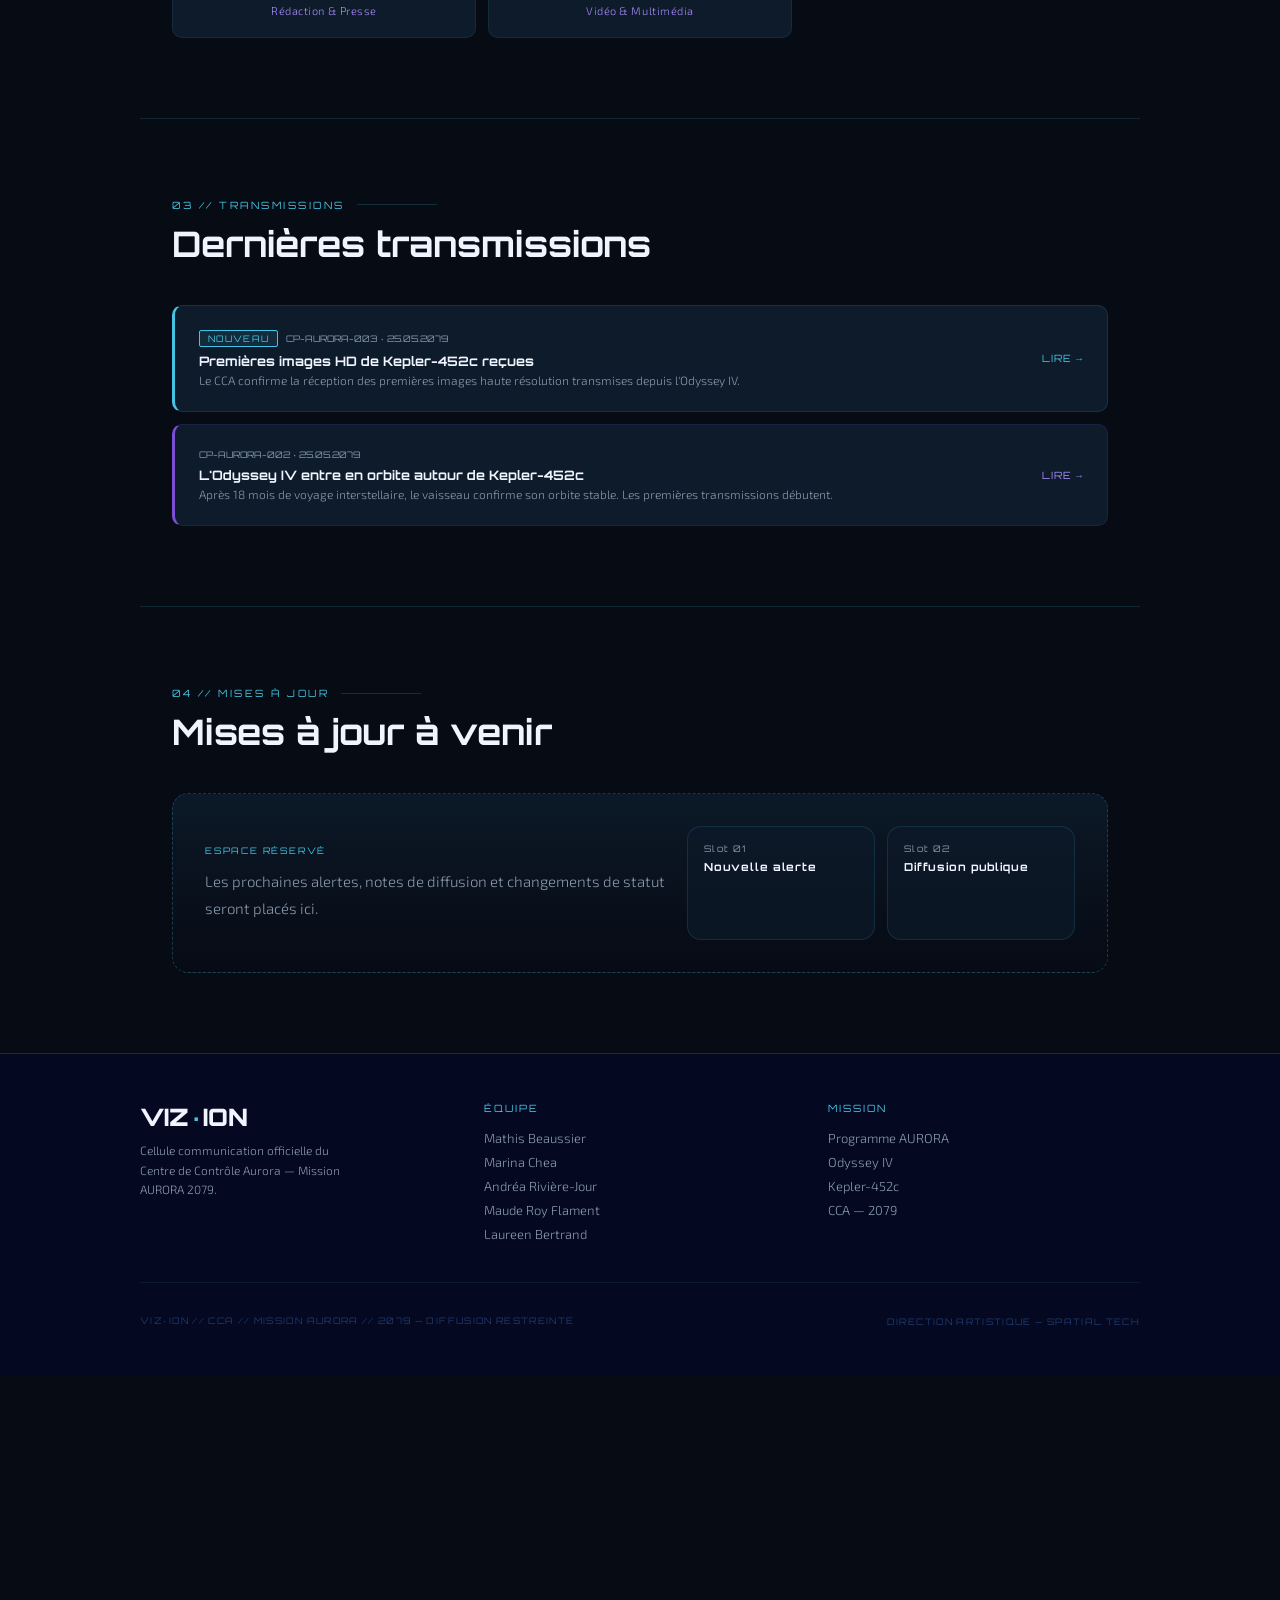
==== commit 8597cfa0: "ajout découverte et eva" ====
--- a/index.html
+++ b/index.html
@@ -42,7 +42,9 @@
     <nav id="nav">
       <a href="#" class="navbar-brand-logo">VIZ<span>·</span>ION</a>
       <ul class="navbar-menu-links" id="navbar-menu-links">
+        <li><a href="Decouverte.html">Découverte</a></li>
         <li><a href="journal.html">Journal</a></li>
+        <li><a href="EVA.html">EVA</a></li>
         <li><a href="#mission">Mission</a></li>
         <li><a href="#apropos">À propos</a></li>
         <li><a href="#transmissions">Transmissions</a></li>
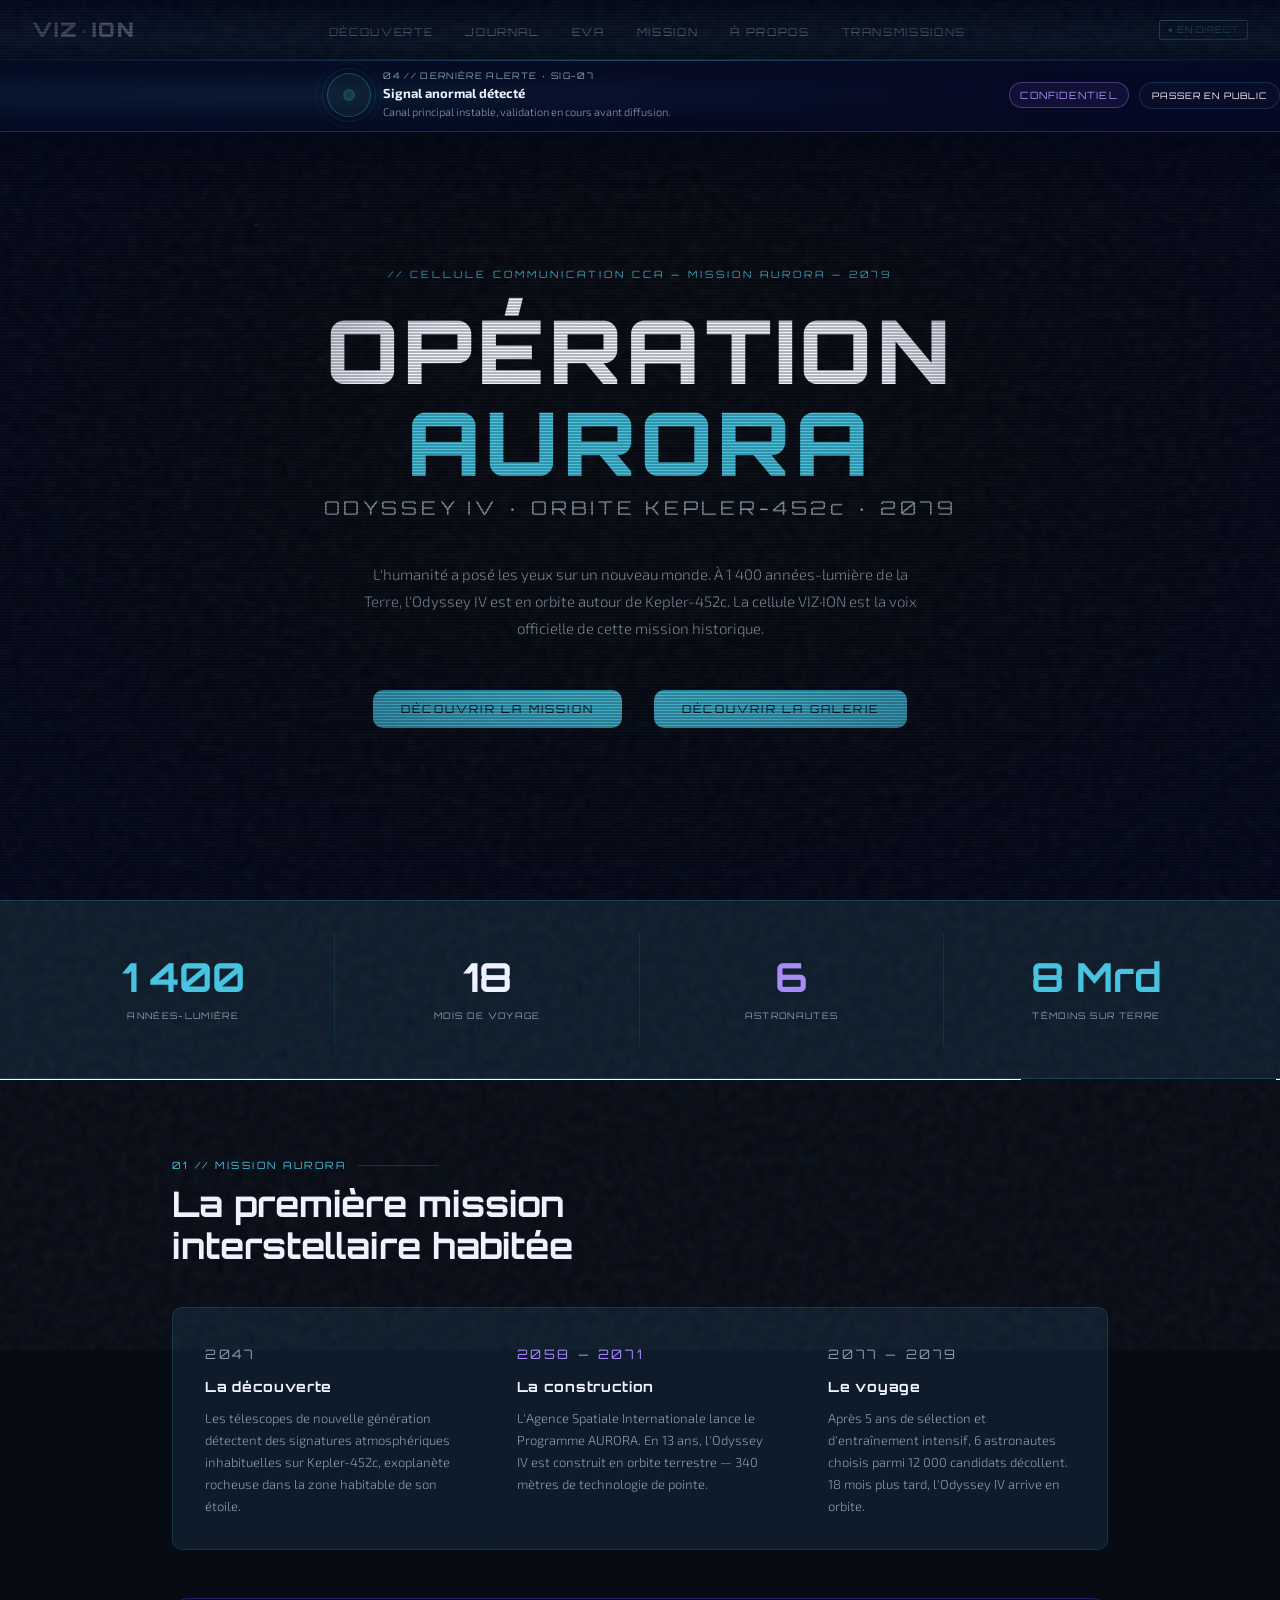
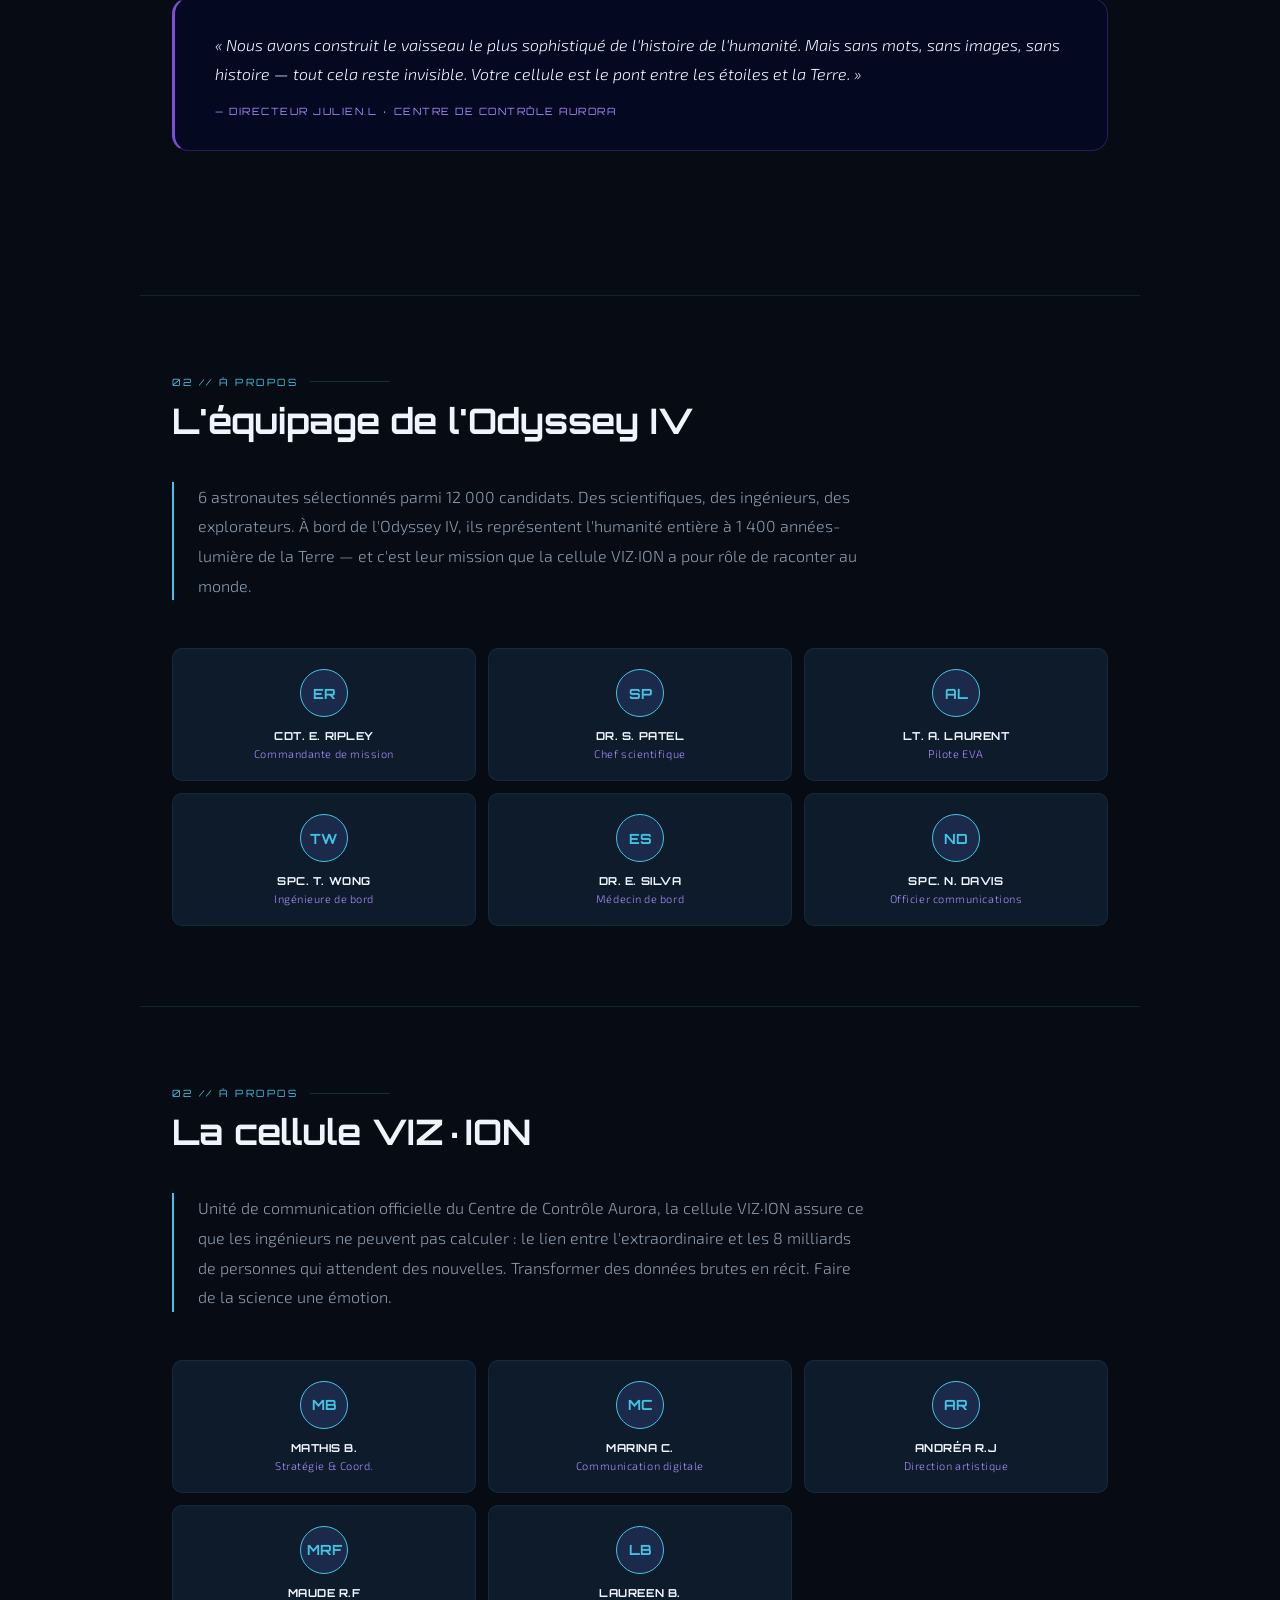
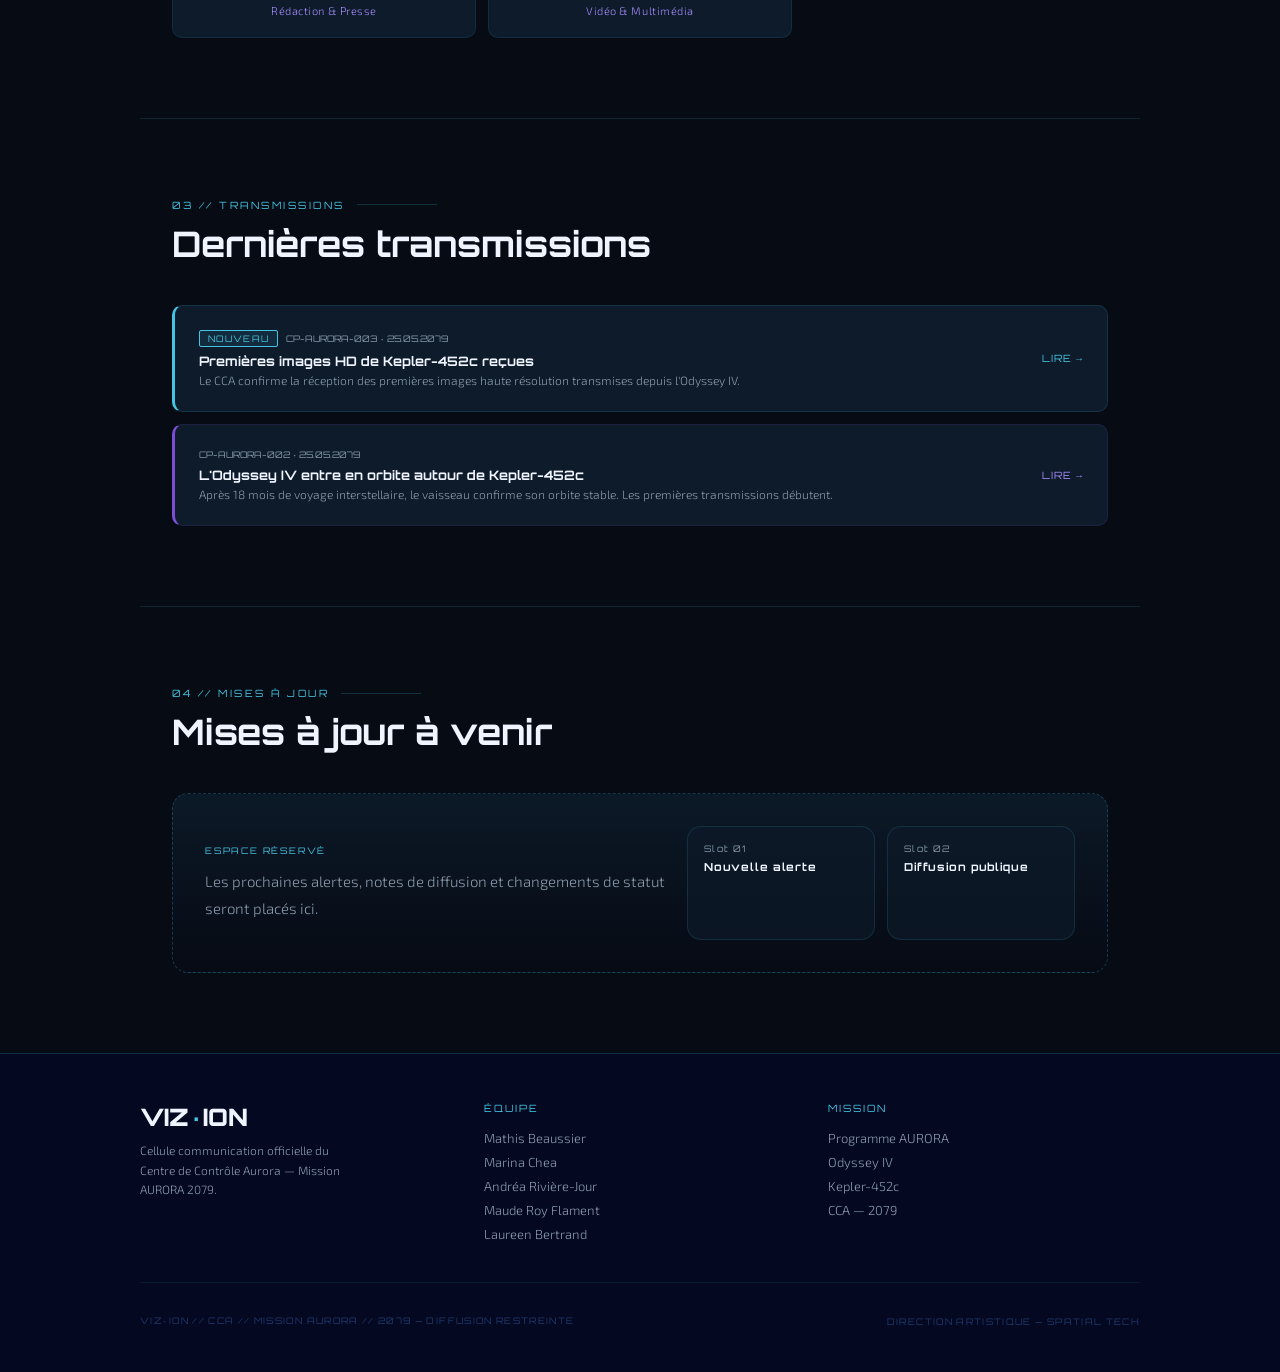
==== commit 724ccfca: "commentaire de glitch" ====
--- a/index.html
+++ b/index.html
@@ -369,7 +369,7 @@
       <p>DIRECTION ARTISTIQUE — SPATIAL TECH</p>
     </div>
   </footer>
-  <script src="alert.js" defer></script>
+  <!-- <script src="alert.js" defer></script> -->
 </body>
 
 </html>
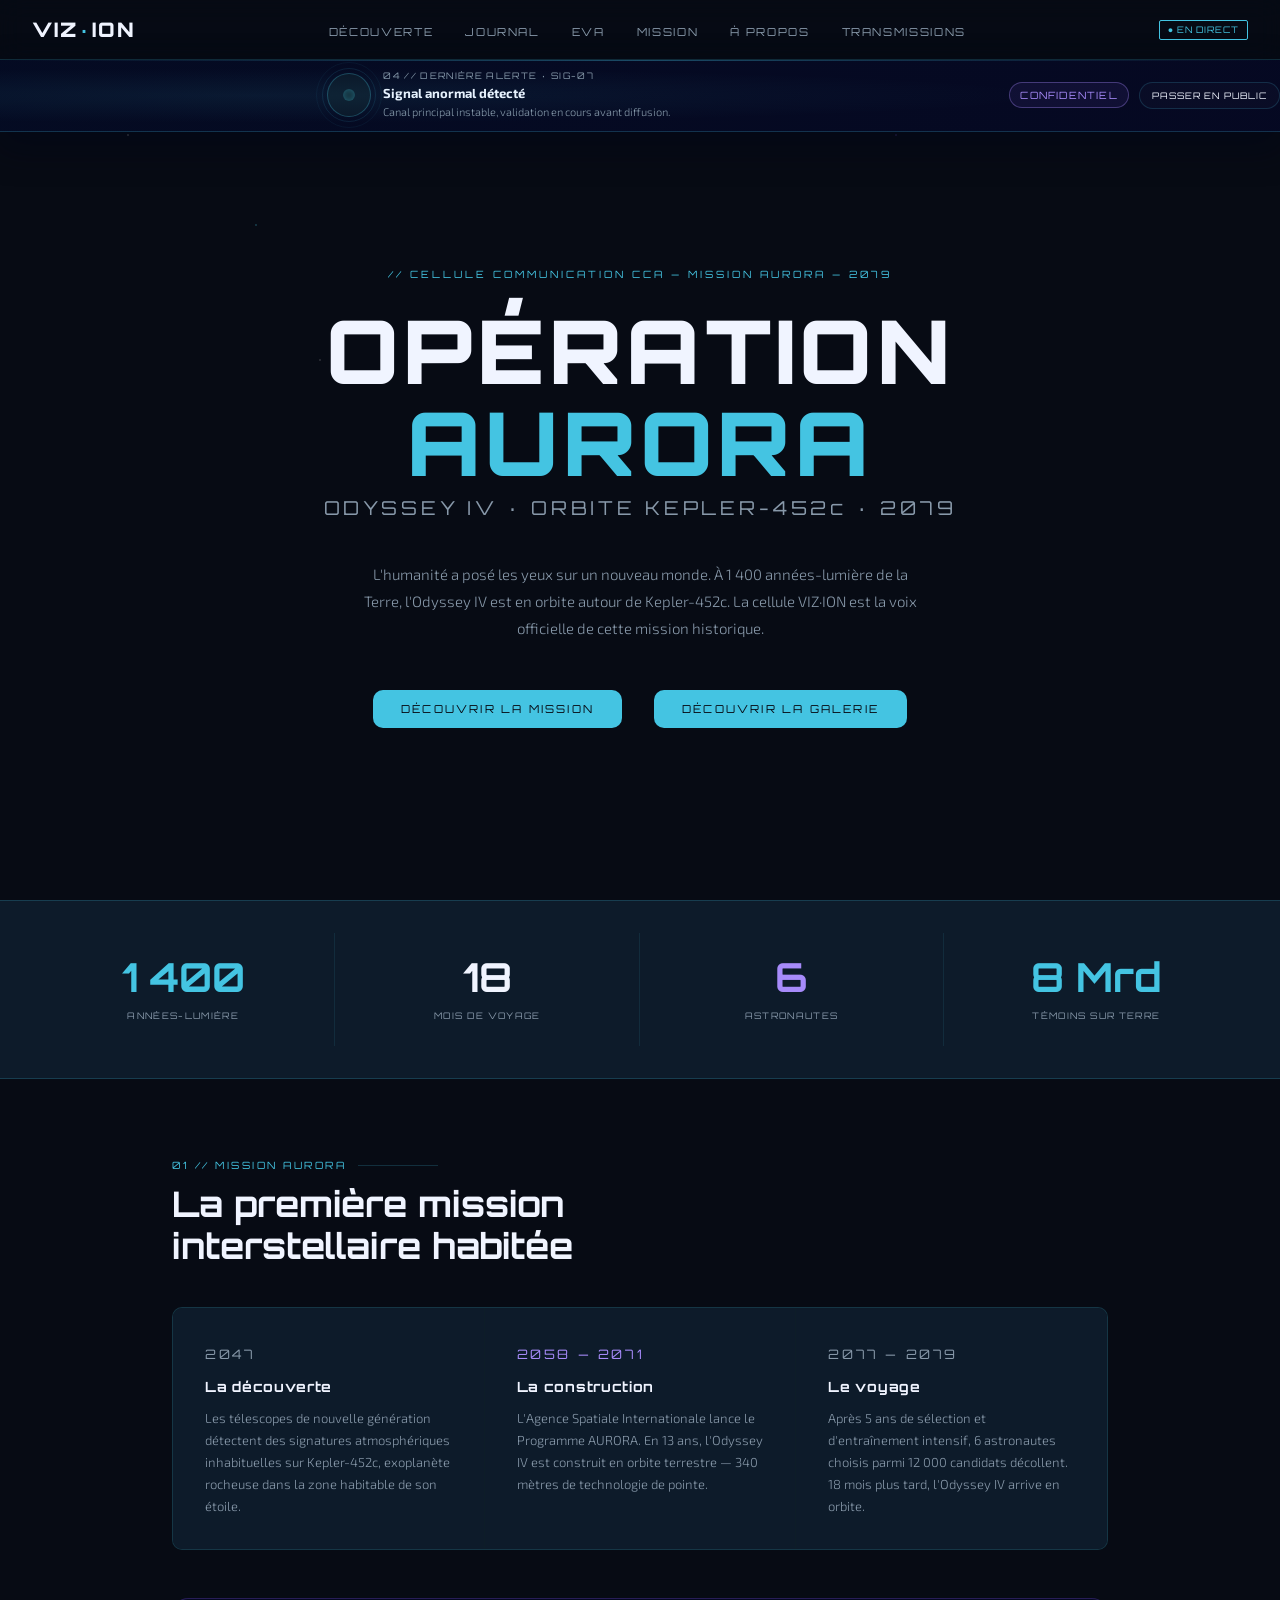
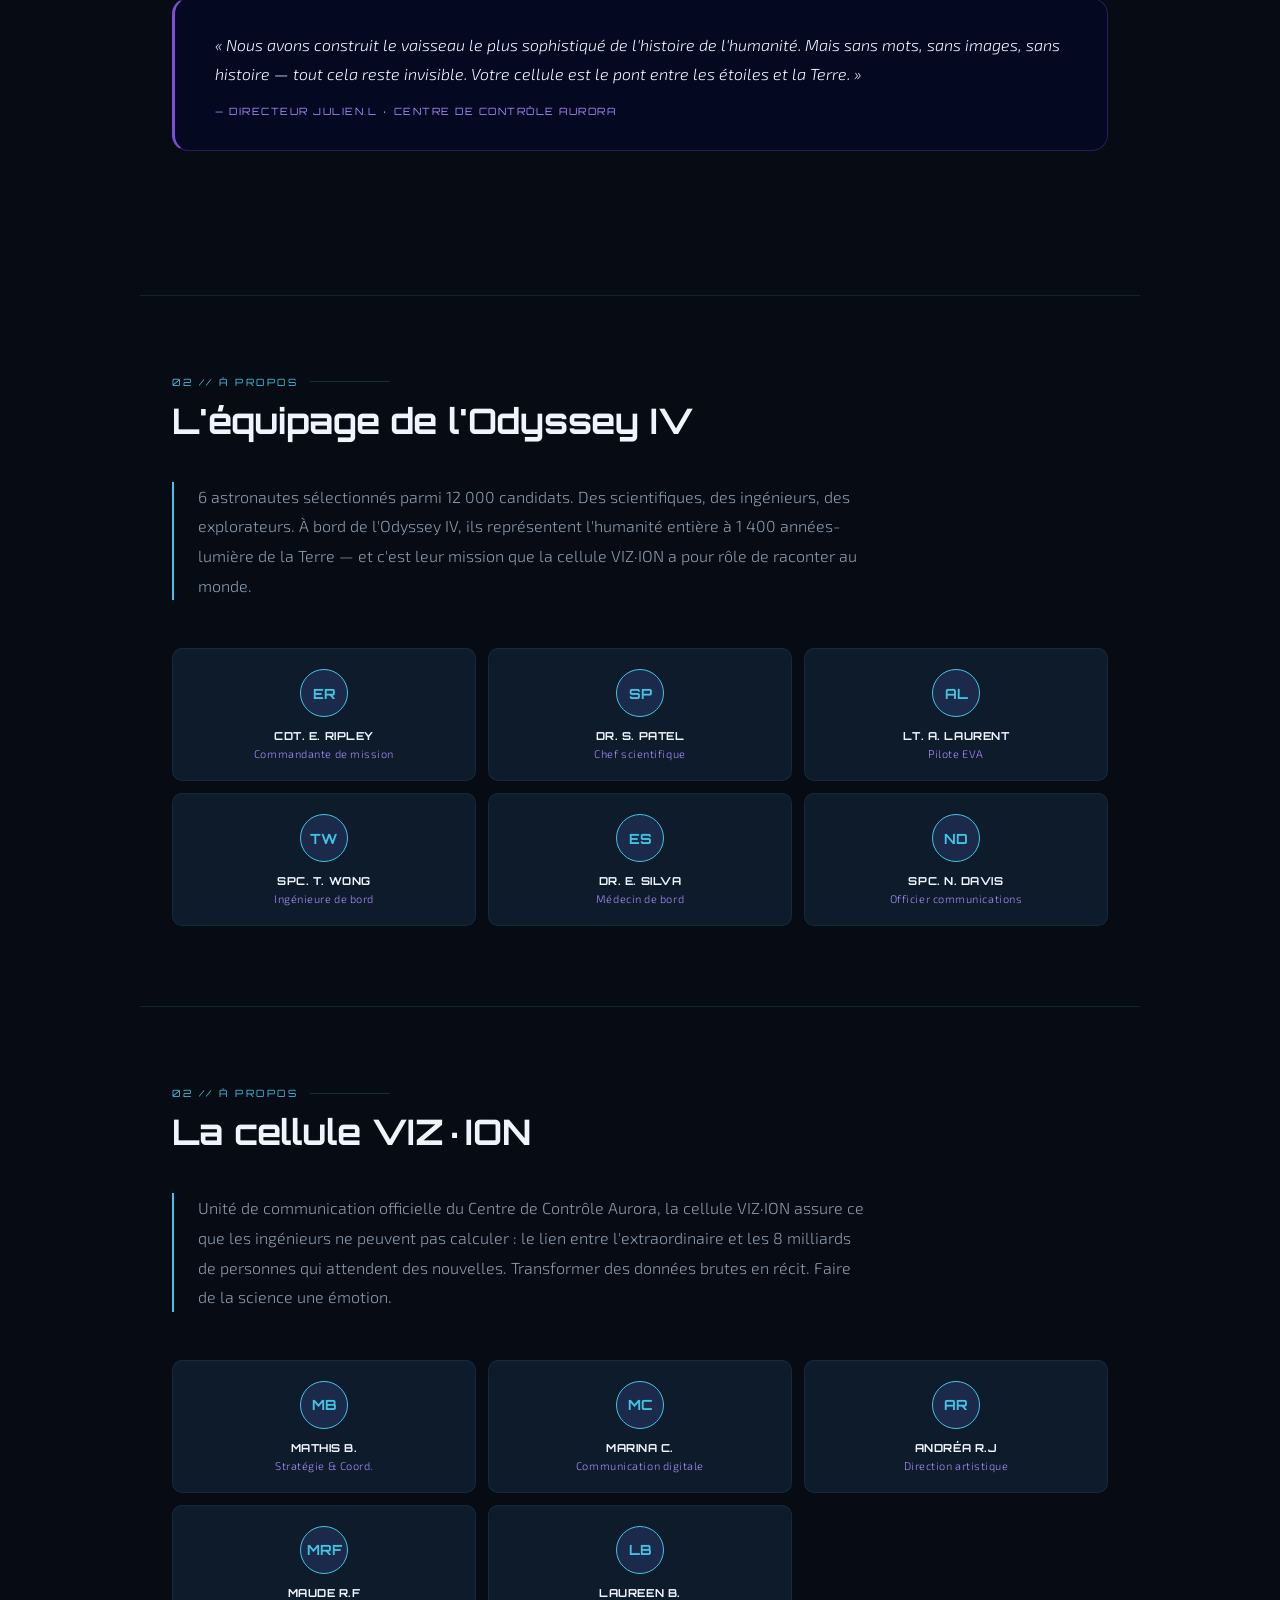
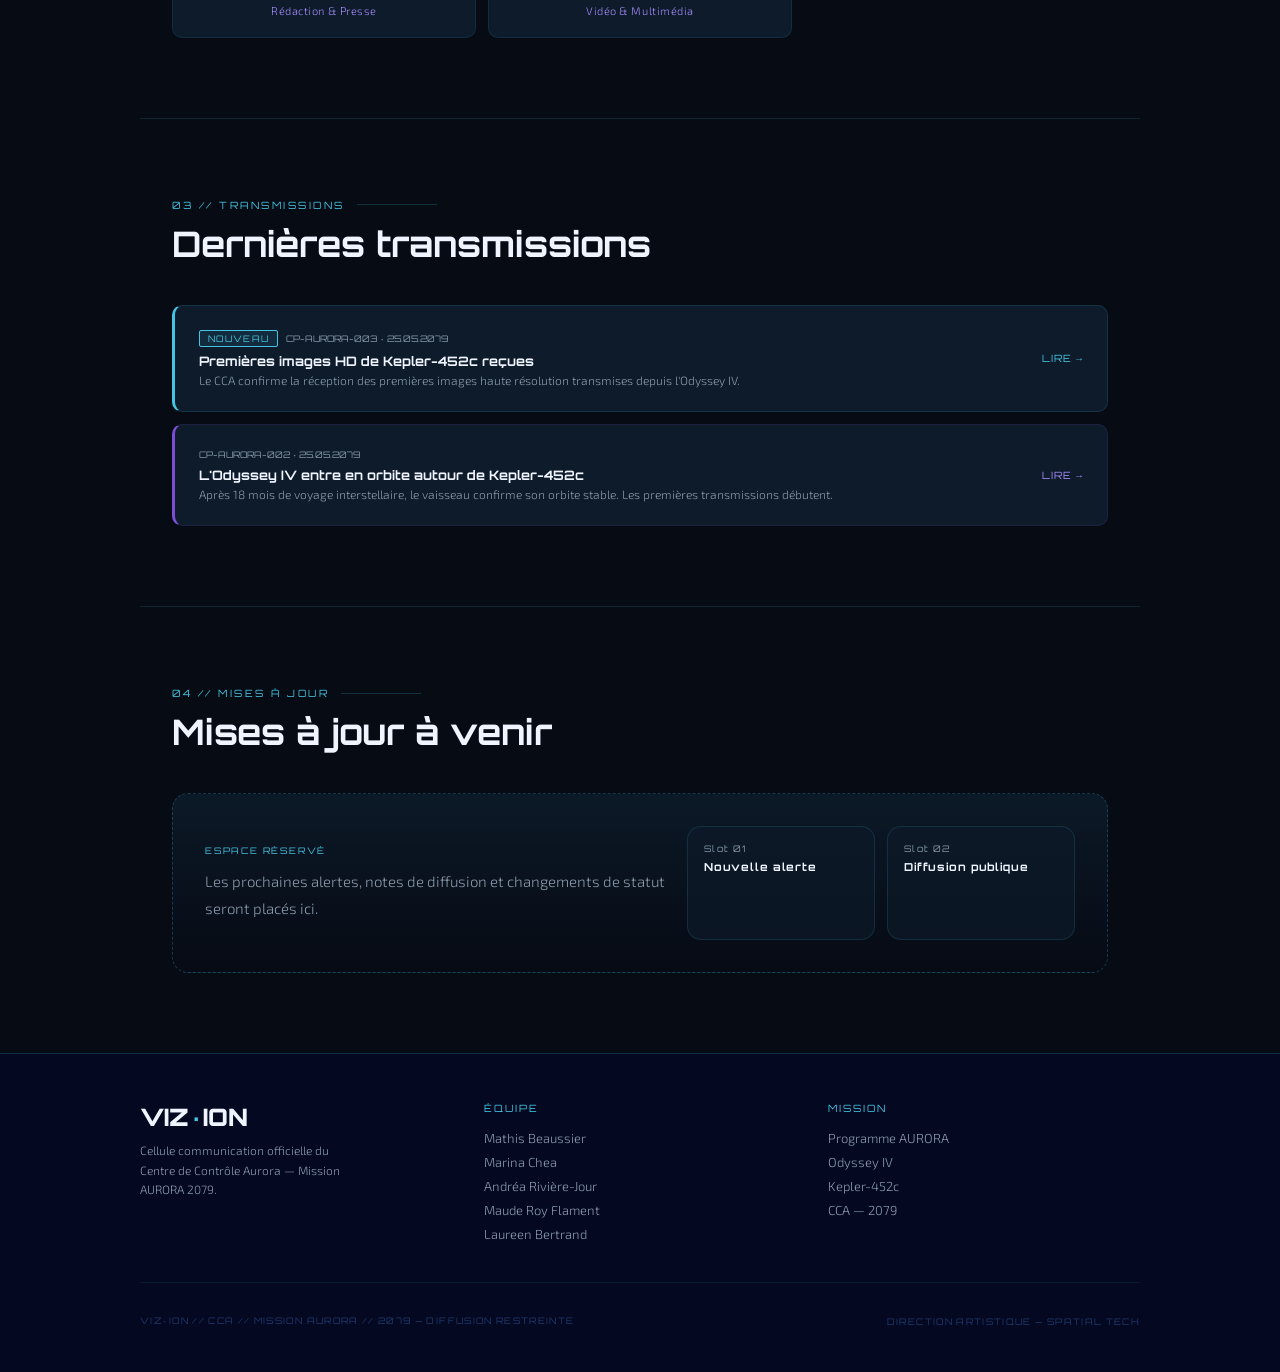
==== commit 67b9cebc: "vraiment commentaire glitch" ====
--- a/index.html
+++ b/index.html
@@ -11,7 +11,7 @@
   <link rel="stylesheet" href="https://cdn.jsdelivr.net/npm/bootstrap-icons@1.11.3/font/bootstrap-icons.min.css" />
 
   <link rel="stylesheet" href="index.css" />
-  <link rel="stylesheet" href="glitch.css" />
+  <!-- <link rel="stylesheet" href="glitch.css" /> -->
 </head>
 
 <body>
@@ -369,7 +369,7 @@
       <p>DIRECTION ARTISTIQUE — SPATIAL TECH</p>
     </div>
   </footer>
-  <!-- <script src="alert.js" defer></script> -->
+   <script src="alert.js" defer></script> 
 </body>
 
 </html>
